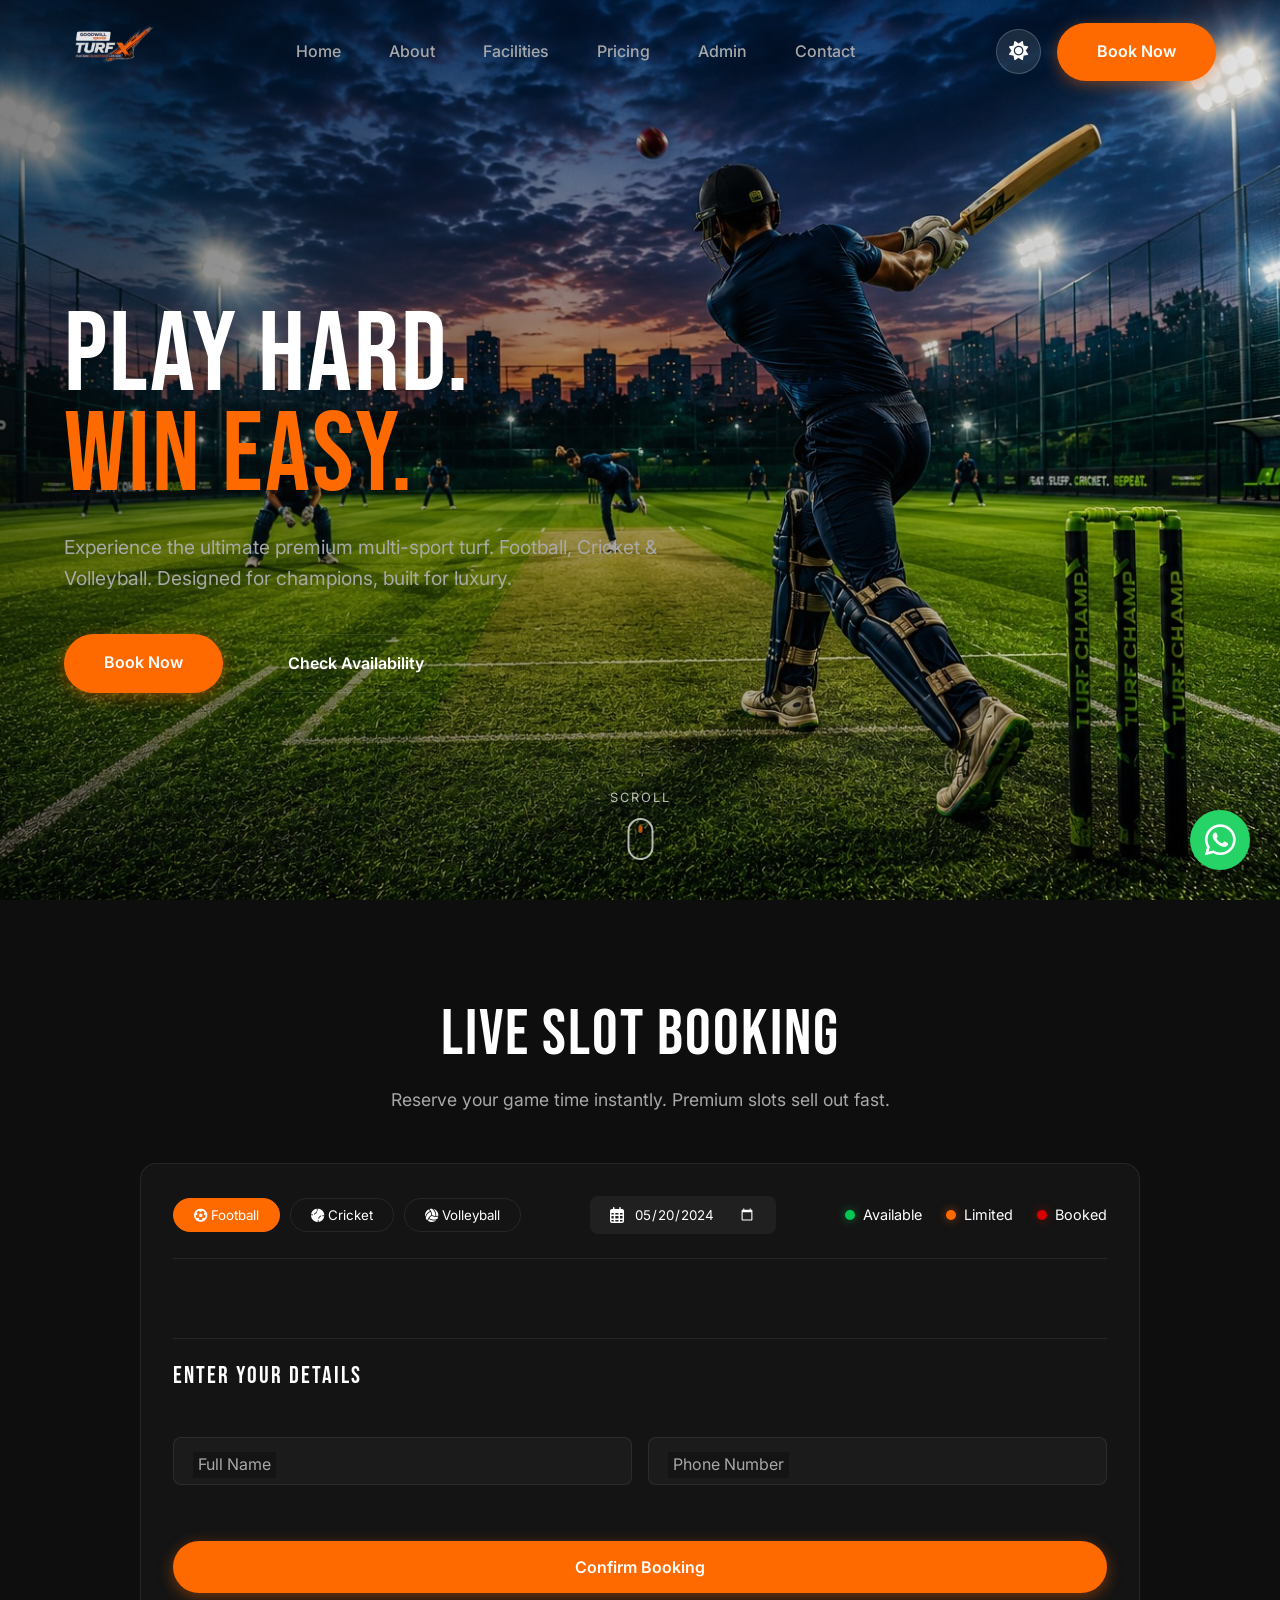
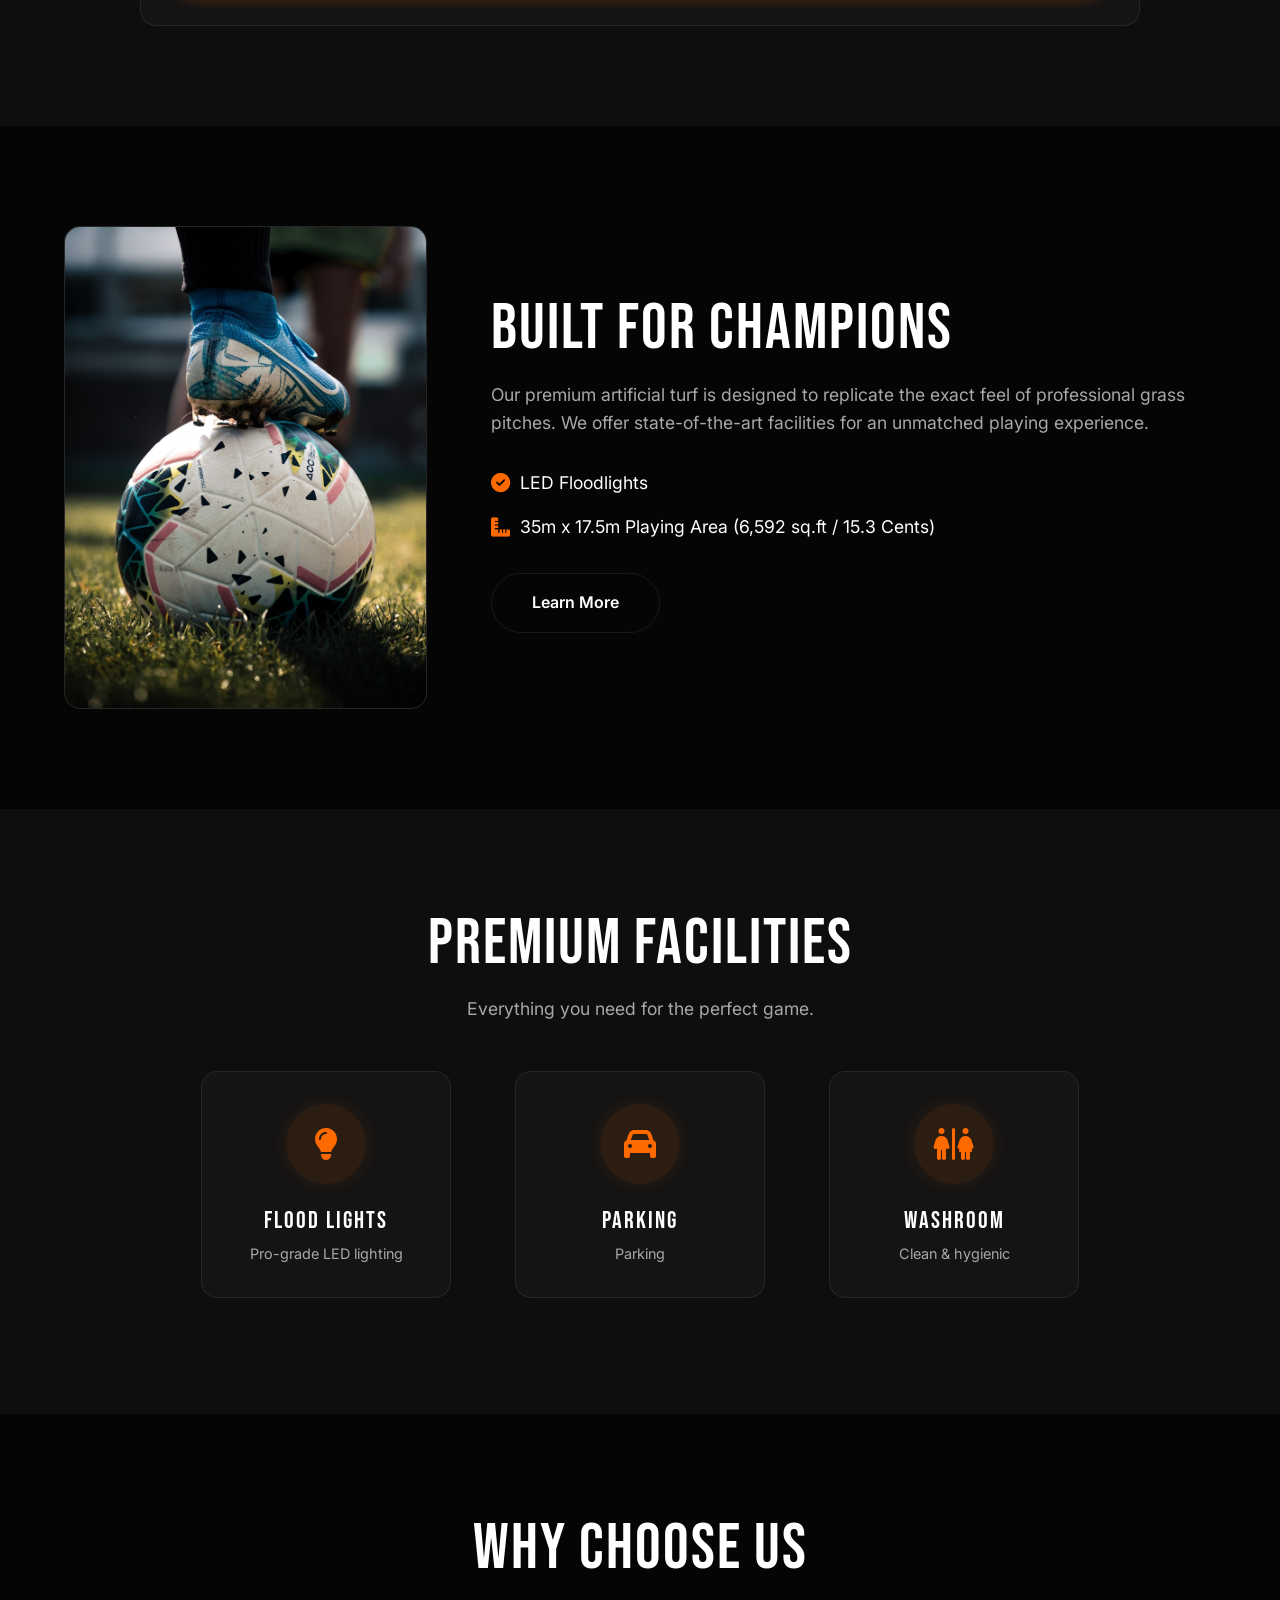
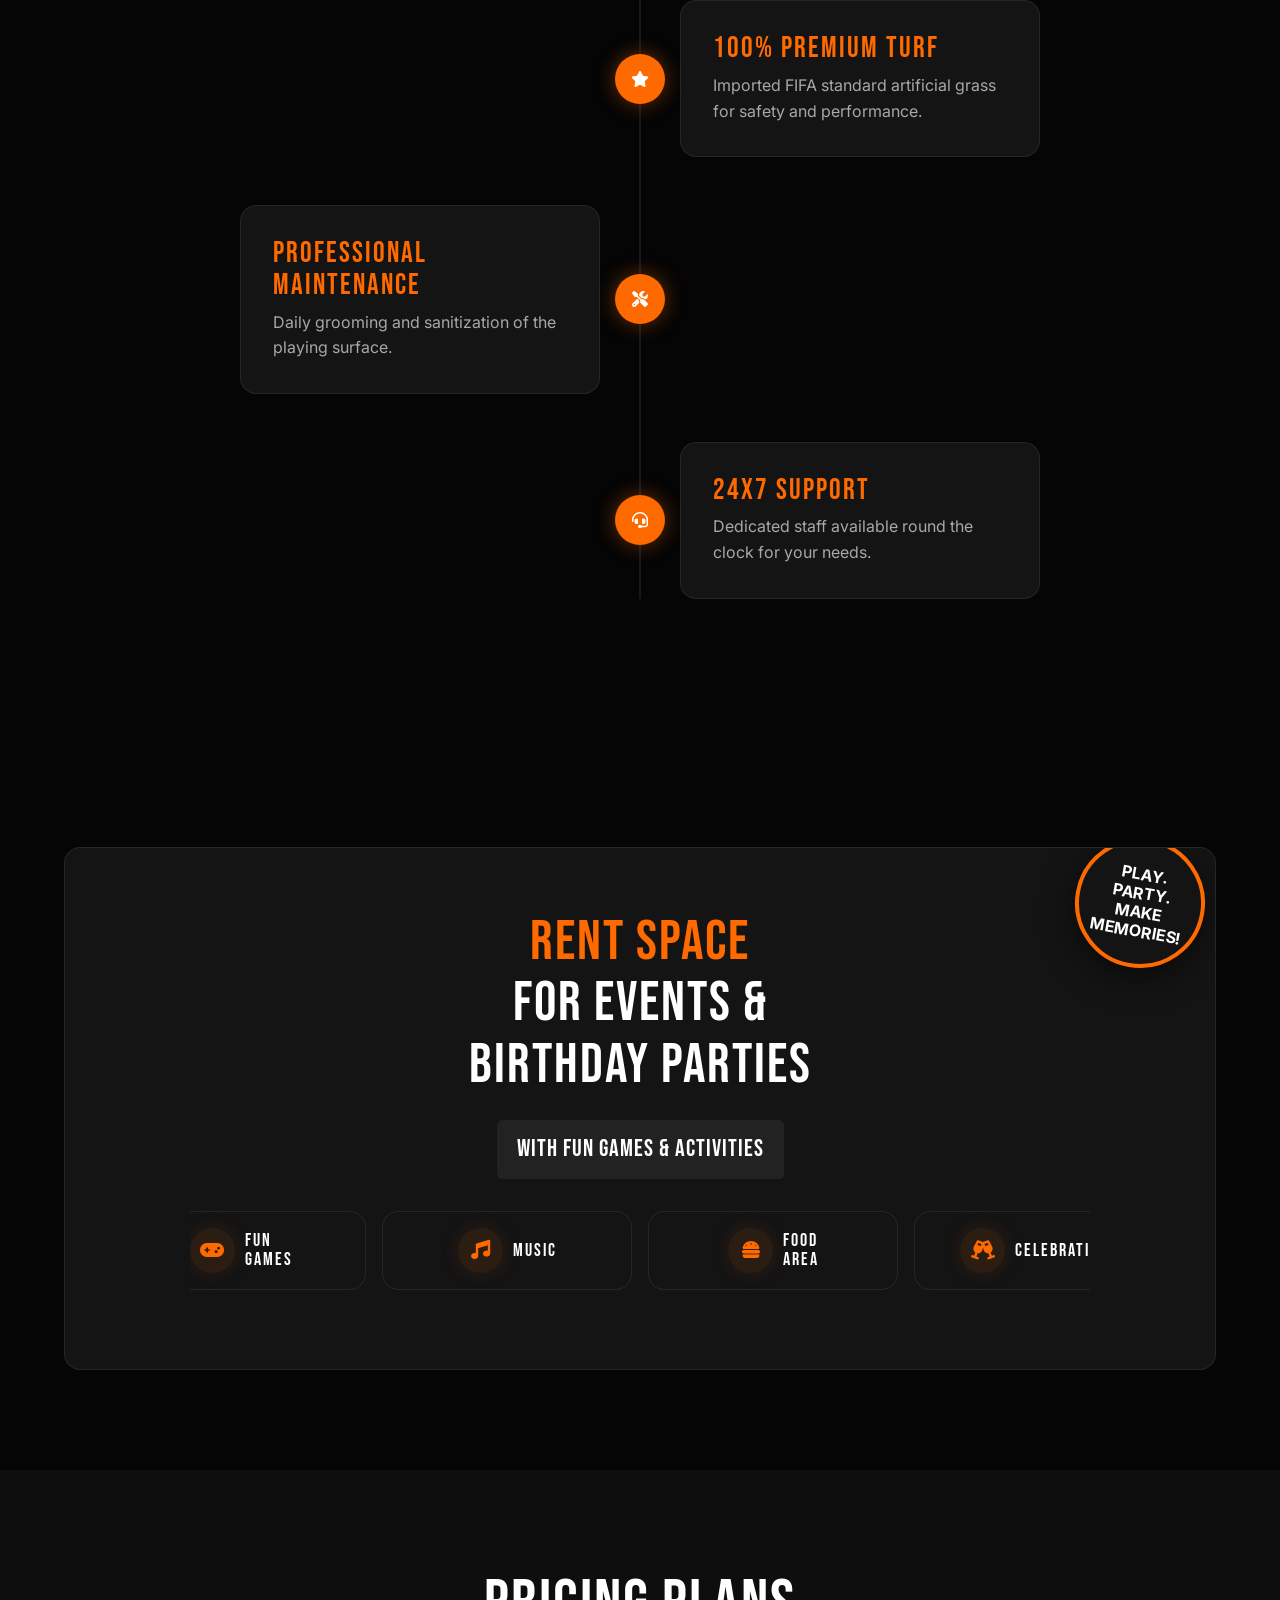
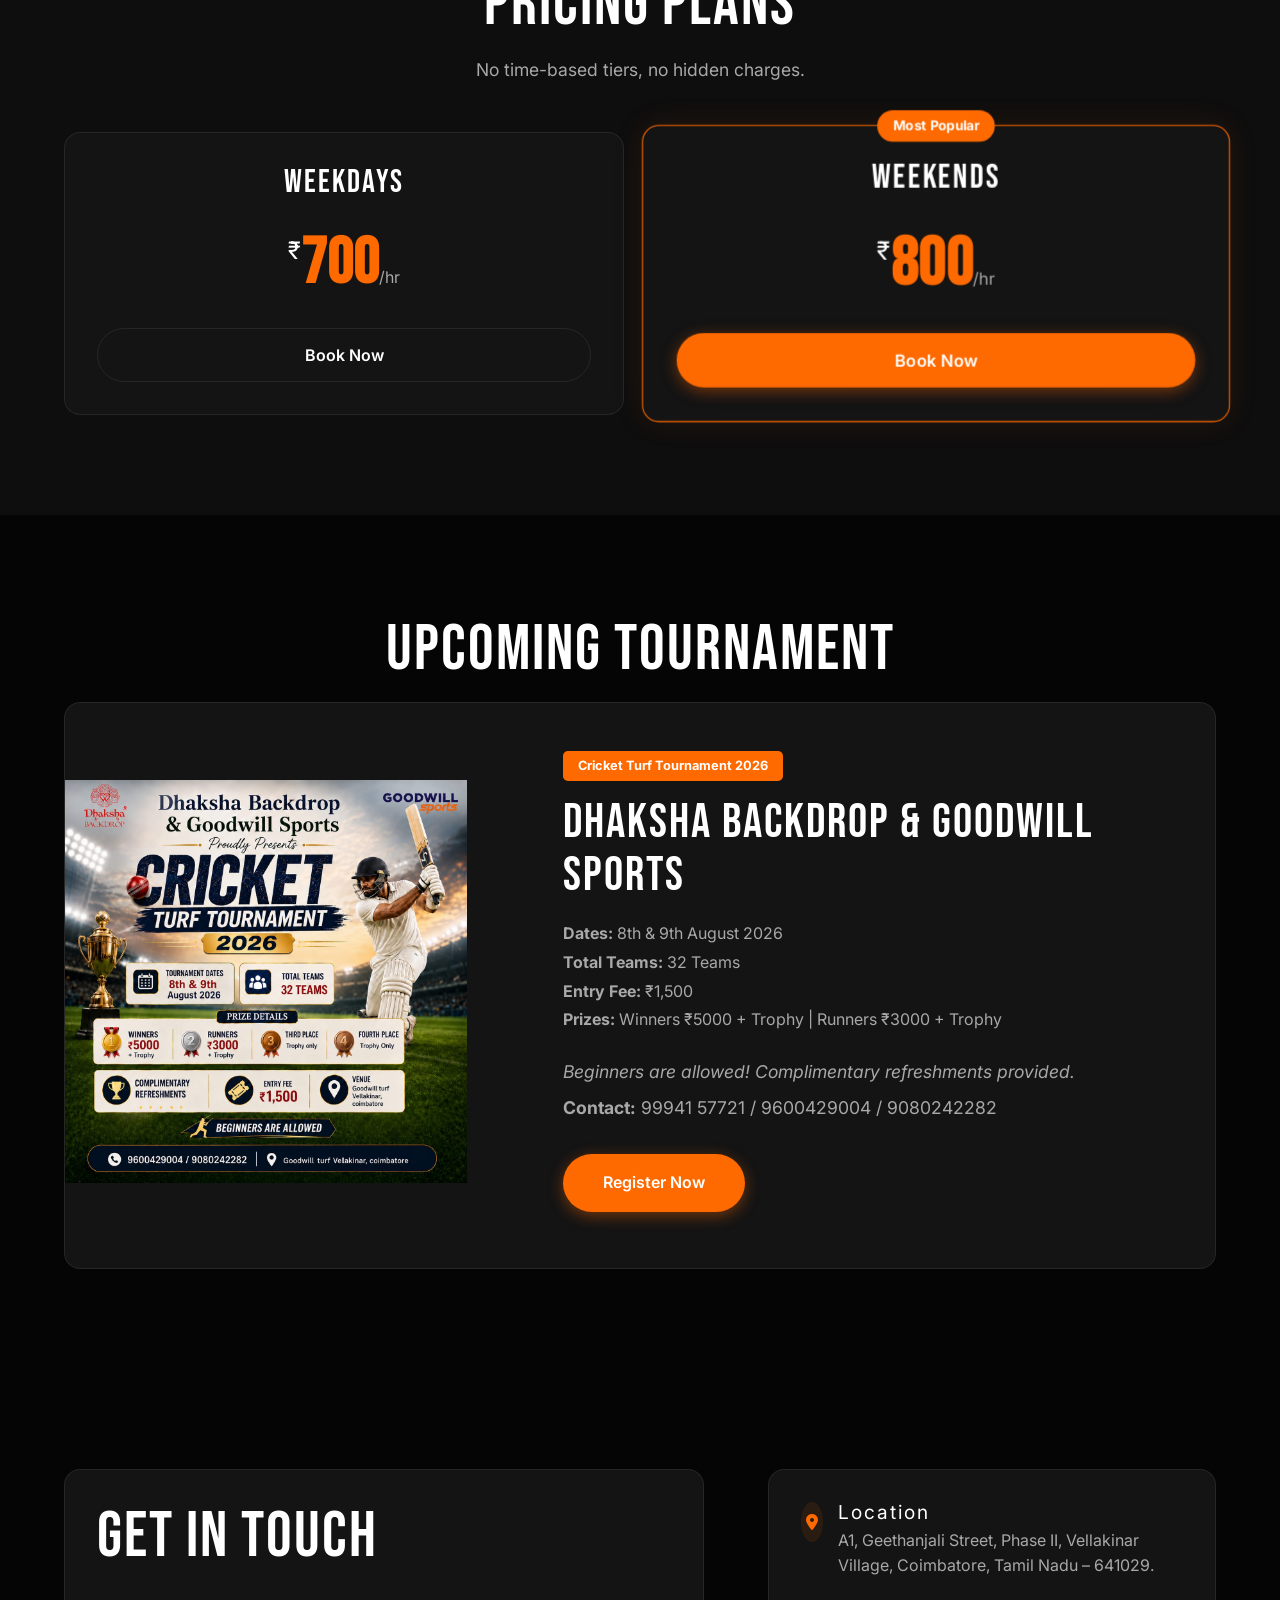
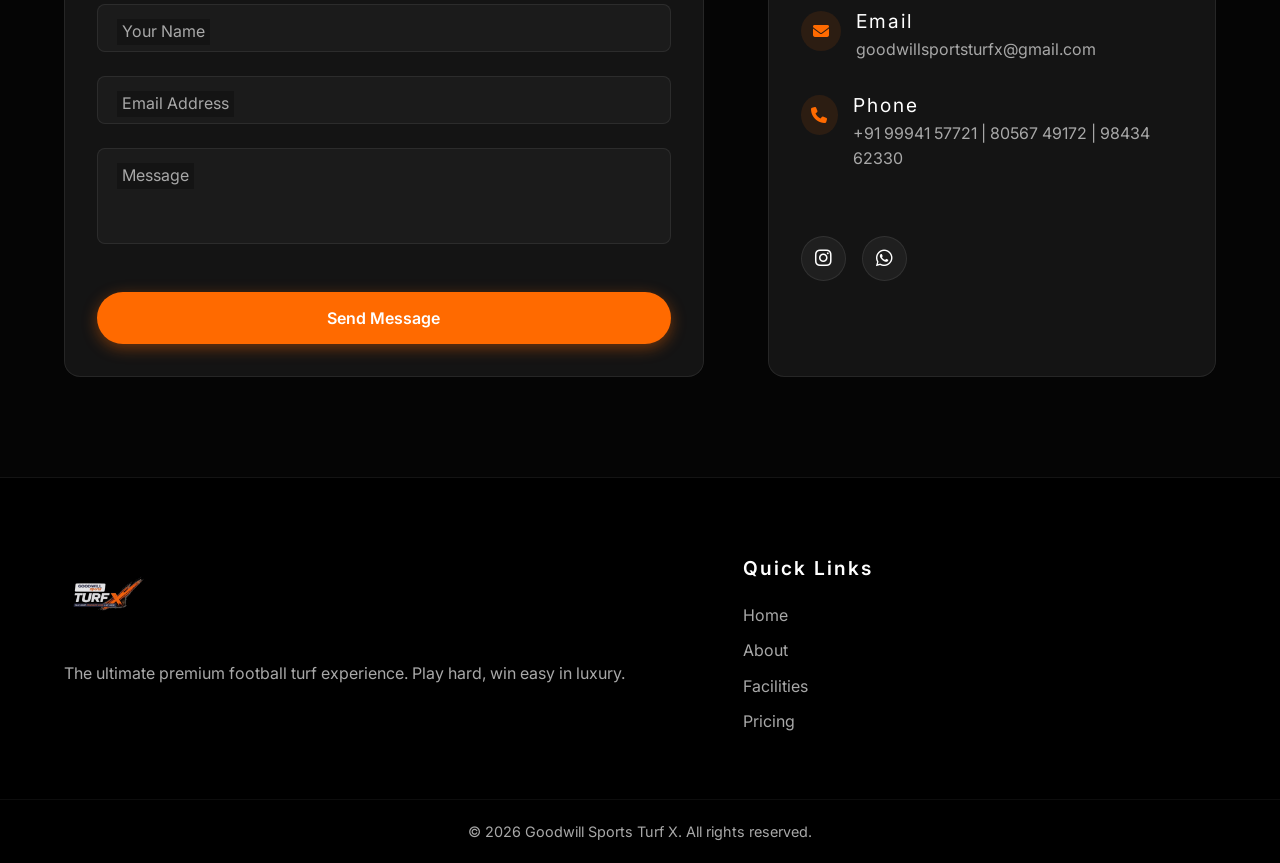
==== index.html @ faa71013 "Add all project files" ====
<!DOCTYPE html>
<html lang="en">

<head>
    <meta charset="UTF-8">
    <meta name="viewport" content="width=device-width, initial-scale=1.0">
    <title>TurfX | Premium Football Turf</title>

    <!-- Fonts -->
    <link rel="preconnect" href="https://fonts.googleapis.com">
    <link rel="preconnect" href="https://fonts.gstatic.com" crossorigin>
    <link href="https://fonts.googleapis.com/css2?family=Bebas+Neue&family=Inter:wght@300;400;600;700&display=swap"
        rel="stylesheet">

    <!-- PWA Settings -->
    <link rel="manifest" href="manifest.json">
    <meta name="theme-color" content="#FF6A00">
    <meta name="apple-mobile-web-app-capable" content="yes">
    <meta name="apple-mobile-web-app-status-bar-style" content="black-translucent">
    <link rel="apple-touch-icon" href="WhatsApp_Image_2026-07-18_at_2.03.01_PM-removebg-preview.png">

    <!-- CSS -->
    <link rel="stylesheet" href="style.css">


    <!-- FontAwesome for Icons -->
    <link rel="stylesheet" href="https://cdnjs.cloudflare.com/ajax/libs/font-awesome/6.4.0/css/all.min.css">
</head>

<body>



    <!-- Background Effects -->
    <div class="noise-overlay"></div>
    <div class="orange-glow-bg"></div>

    <!-- Header -->
    <header class="header" id="header">
        <div class="container header-container">
            <div class="logo">
                <a href="#"><img src="WhatsApp_Image_2026-07-18_at_2.03.01_PM-removebg-preview.png" alt="TURF X" style="height: 90px;"></a>
            </div>
            <nav class="nav">
                <ul class="nav-links">
                    <li><a href="#hero" class="nav-link">Home</a></li>
                    <li><a href="about.html" class="nav-link">About</a></li>
                    <li><a href="#facilities" class="nav-link">Facilities</a></li>
                    <li><a href="#pricing" class="nav-link">Pricing</a></li>
                    <li><a href="#" onclick="promptAdmin(event)" class="nav-link">Admin</a></li>
                    <li><a href="#contact" class="nav-link">Contact</a></li>
                </ul>
            </nav>
            <div class="header-action" style="display: flex; gap: 1rem; align-items: center;">
                <button id="theme-toggle" class="btn btn-secondary magnetic-btn"
                    style="padding: 0; width: 45px; height: 45px; border-radius: 50%; display: flex; align-items: center; justify-content: center; cursor: pointer;">
                    <i class="fas fa-sun"></i>
                </button>
                <a href="#booking" class="btn btn-primary magnetic-btn">Book Now</a>
            </div>
            <div class="mobile-menu-toggle">
                <i class="fas fa-bars"></i>
            </div>
        </div>
    </header>

    <main>
        <!-- Section 1: Hero -->
        <section class="hero" id="hero">
            <div class="hero-bg">
                <img src="image.png" alt="Football Turf at Night">
                <div class="hero-overlay"></div>
            </div>
            <div class="container hero-container">
                <div class="hero-content">
                    <h1 class="hero-title">
                        <span class="text-reveal">PLAY HARD.</span>
                        <span class="text-reveal highlight">WIN EASY.</span>
                    </h1>
                    <p class="hero-subtitle">Experience the ultimate premium multi-sport turf. Football, Cricket &
                        Volleyball. Designed for champions, built for luxury.</p>
                    <div class="hero-buttons">
                        <a href="#booking" class="btn btn-primary magnetic-btn">Book Now</a>
                        <a href="#live-booking" class="btn btn-secondary magnetic-btn">Check Availability</a>
                    </div>
                </div>
            </div>
            <div class="scroll-indicator">
                <span>Scroll</span>
                <div class="mouse">
                    <div class="wheel"></div>
                </div>
            </div>
        </section>

        <!-- Section 2: Live Slot Booking -->
        <section class="booking-section section-padding" id="live-booking">
            <div class="container">
                <div class="section-header text-center">
                    <h2 class="section-title">Live Slot Booking</h2>
                    <p class="section-subtitle">Reserve your game time instantly. Premium slots sell out fast.</p>
                </div>
                <div class="booking-widget glass-card">
                    <div class="booking-controls" style="flex-wrap: wrap; gap: 20px;">
                        <div class="sport-filters" style="display: flex; gap: 10px; flex-wrap: wrap;">
                            <button class="filter-btn active sport-btn" data-sport="football"><i
                                    class="fas fa-futbol"></i> Football</button>
                            <button class="filter-btn sport-btn" data-sport="cricket"><i
                                    class="fas fa-baseball-ball"></i> Cricket</button>
                            <button class="filter-btn sport-btn" data-sport="volleyball"><i
                                    class="fas fa-volleyball-ball"></i> Volleyball</button>
                        </div>
                        <div class="date-picker">
                            <i class="far fa-calendar-alt"></i>
                            <input type="date" id="booking-date" value="2024-05-20">
                        </div>
                        <div class="legend">
                            <span class="legend-item"><span class="dot dot-green"></span> Available</span>
                            <span class="legend-item"><span class="dot dot-orange"></span> Limited</span>
                            <span class="legend-item"><span class="dot dot-red"></span> Booked</span>
                        </div>
                    </div>
                    <div class="slots-grid" id="slots-grid">
                        <!-- Populated by JS -->
                    </div>
                    <form class="luxury-form mt-4" onsubmit="event.preventDefault(); var n = document.getElementById('b-name').value; var p = document.getElementById('b-phone').value; var d = document.getElementById('booking-date') ? document.getElementById('booking-date').value : ''; var text = 'Hi, I would like to book a slot on ' + d + '. Name: ' + n + ', Phone: ' + p; window.location.href = 'https://wa.me/919994157721?text=' + encodeURIComponent(text);"
                        style="text-align: left; padding-top: 1.5rem; border-top: 1px solid var(--border);">
                        <h3 style="margin-bottom: 1.5rem; font-size: 1.5rem;">Enter Your Details</h3>
                        <div style="display: flex; gap: 1rem; margin-bottom: 1rem;">
                            <div class="input-group" style="flex: 1;">
                                <input type="text" id="b-name" required>
                                <label for="b-name">Full Name</label>
                            </div>
                            <div class="input-group" style="flex: 1;">
                                <input type="tel" id="b-phone" required>
                                <label for="b-phone">Phone Number</label>
                            </div>
                        </div>
                        <div class="booking-action text-center mt-2">
                            <button type="submit" class="btn btn-primary magnetic-btn w-100">Confirm Booking</button>
                        </div>
                    </form>
                </div>
            </div>
        </section>

        <!-- Section 3: About the Turf -->
        <section class="about-section section-padding" id="about">
            <div class="container about-container">
                <div class="about-image-wrapper">
                    <div class="about-image glass-card">
                        <img src="images/gallery-1.jpg" alt="Turf Ground">
                    </div>

                </div>
                <div class="about-content">
                    <h2 class="section-title">Built for Champions</h2>
                    <p class="section-desc">Our premium artificial turf is designed to replicate the exact feel of
                        professional grass pitches. We offer state-of-the-art facilities for an unmatched playing
                        experience.</p>
                    <ul class="features-list">
                        <li><i class="fas fa-check-circle"></i> LED Floodlights</li>
                        <li><i class="fas fa-ruler-combined"></i> 35m x 17.5m Playing Area (6,592 sq.ft / 15.3 Cents)</li>
                    </ul>
                    <a href="about.html" class="btn btn-secondary magnetic-btn mt-4">Learn More</a>
                </div>
            </div>
        </section>

        <!-- Section 4: Facilities -->
        <section class="facilities-section section-padding" id="facilities">
            <div class="container">
                <div class="section-header text-center">
                    <h2 class="section-title">Premium Facilities</h2>
                    <p class="section-subtitle">Everything you need for the perfect game.</p>
                </div>
                <div class="facilities-grid">
                    <div class="facility-card glass-card">
                        <div class="icon-wrapper"><i class="fas fa-lightbulb"></i></div>
                        <h3>Flood Lights</h3>
                        <p>Pro-grade LED lighting</p>
                    </div>
                    <div class="facility-card glass-card">
                        <div class="icon-wrapper"><i class="fas fa-car"></i></div>
                        <h3>Parking</h3>
                        <p>Parking</p>
                    </div>
                    <div class="facility-card glass-card">
                        <div class="icon-wrapper"><i class="fas fa-restroom"></i></div>
                        <h3>Washroom</h3>
                        <p>Clean & hygienic</p>
                    </div>
                </div>
            </div>
        </section>

        <!-- Section 5: Why Choose Us -->
        <section class="why-us-section section-padding">
            <div class="container">
                <div class="section-header text-center">
                    <h2 class="section-title">Why Choose Us</h2>
                </div>
                <div class="timeline">
                    <div class="timeline-line"></div>
                    <div class="timeline-item">
                        <div class="timeline-icon"><i class="fas fa-star"></i></div>
                        <div class="timeline-content glass-card">
                            <h3>100% Premium Turf</h3>
                            <p>Imported FIFA standard artificial grass for safety and performance.</p>
                        </div>
                    </div>
                    <div class="timeline-item">
                        <div class="timeline-icon"><i class="fas fa-tools"></i></div>
                        <div class="timeline-content glass-card">
                            <h3>Professional Maintenance</h3>
                            <p>Daily grooming and sanitization of the playing surface.</p>
                        </div>
                    </div>
                    <div class="timeline-item">
                        <div class="timeline-icon"><i class="fas fa-headset"></i></div>
                        <div class="timeline-content glass-card">
                            <h3>24x7 Support</h3>
                            <p>Dedicated staff available round the clock for your needs.</p>
                        </div>
                    </div>
                </div>
            </div>
        </section>

        <!-- Section: Events & Parties -->
        <style>
            .events-badge {
                position: absolute; 
                top: -10px; 
                right: 10px; 
                background: var(--bg-dark); 
                color: white; 
                width: 130px; 
                height: 130px; 
                border-radius: 50%; 
                display: flex; 
                align-items: center; 
                justify-content: center; 
                font-family: 'Inter', sans-serif; 
                font-weight: 700; 
                font-size: 1rem; 
                transform: rotate(10deg); 
                box-shadow: 0 10px 30px rgba(0,0,0,0.5); 
                border: 4px solid var(--primary); 
                z-index: 2; 
                flex-direction: column; 
                line-height: 1.2;
            }
            @media (max-width: 768px) {
                .events-badge {
                    position: relative;
                    top: 0;
                    right: 0;
                    margin-bottom: 20px;
                    width: 100px;
                    height: 100px;
                    font-size: 0.8rem;
                    transform: rotate(0deg);
                }
                .events-banner {
                    padding: 2rem 1rem !important;
                }
                .events-facilities-grid {
                    grid-template-columns: repeat(2, 1fr) !important;
                }
                .events-facility-card h3 {
                    font-size: 0.9rem !important;
                }
                .events-facility-card .icon-wrapper {
                    width: 35px !important;
                    height: 35px !important;
                    font-size: 1rem !important;
                }
            }
        </style>
        <section class="events-section section-padding" id="events">
            <div class="container">
                <div class="events-banner glass-card" style="display: flex; flex-direction: column; align-items: center; text-align: center; position: relative; overflow: hidden; padding: 4rem 2rem;">
                    <!-- Badge/Circle -->
                    <div class="events-badge">
                        <span>PLAY.</span>
                        <span>PARTY.</span>
                        <span>MAKE</span>
                        <span>MEMORIES!</span>
                    </div>

                    <h2 class="section-title" style="font-size: clamp(1.8rem, 5vw, 3.5rem); margin-bottom: 0.5rem; text-transform: uppercase;">
                        <span style="color: var(--primary);">RENT SPACE</span><br>
                        FOR EVENTS &<br>BIRTHDAY PARTIES
                    </h2>
                    
                    <div style="background: #222; padding: 10px 20px; border-radius: 5px; position: relative; margin-top: 1rem; margin-bottom: 2rem; max-width: 100%;">
                        <div style="position: absolute; top: 50%; left: -15px; transform: translateY(-50%); width: 0; height: 0; border-top: 15px solid transparent; border-bottom: 15px solid transparent; border-right: 15px solid #222; display: none;"></div>
                        <div style="position: absolute; top: 50%; right: -15px; transform: translateY(-50%); width: 0; height: 0; border-top: 15px solid transparent; border-bottom: 15px solid transparent; border-left: 15px solid #222; display: none;"></div>
                        <p class="section-subtitle" style="font-size: clamp(0.9rem, 3vw, 1.5rem); letter-spacing: 1px; color: white; text-transform: uppercase; margin: 0; font-family: 'Bebas Neue', sans-serif;">WITH FUN GAMES & ACTIVITIES</p>
                    </div>

                    <div class="facilities-grid events-facilities-grid" style="grid-template-columns: repeat(auto-fit, minmax(140px, 1fr)); width: 100%; max-width: 900px; gap: 1rem;">
                        <div class="facility-card events-facility-card glass-card" style="padding: 1rem; display: flex; flex-direction: row; align-items: center; gap: 10px; justify-content: center;">
                            <div class="icon-wrapper" style="width: 45px; height: 45px; font-size: 1.2rem; margin: 0; flex-shrink: 0;"><i class="fas fa-gamepad"></i></div>
                            <h3 style="font-size: 1.1rem; margin: 0; text-align: left;">FUN<br>GAMES</h3>
                        </div>
                        <div class="facility-card events-facility-card glass-card" style="padding: 1rem; display: flex; flex-direction: row; align-items: center; gap: 10px; justify-content: center;">
                            <div class="icon-wrapper" style="width: 45px; height: 45px; font-size: 1.2rem; margin: 0; flex-shrink: 0;"><i class="fas fa-music"></i></div>
                            <h3 style="font-size: 1.1rem; margin: 0; text-align: left;">MUSIC</h3>
                        </div>
                        <div class="facility-card events-facility-card glass-card" style="padding: 1rem; display: flex; flex-direction: row; align-items: center; gap: 10px; justify-content: center;">
                            <div class="icon-wrapper" style="width: 45px; height: 45px; font-size: 1.2rem; margin: 0; flex-shrink: 0;"><i class="fas fa-hamburger"></i></div>
                            <h3 style="font-size: 1.1rem; margin: 0; text-align: left;">FOOD<br>AREA</h3>
                        </div>
                        <div class="facility-card events-facility-card glass-card" style="padding: 1rem; display: flex; flex-direction: row; align-items: center; gap: 10px; justify-content: center;">
                            <div class="icon-wrapper" style="width: 45px; height: 45px; font-size: 1.2rem; margin: 0; flex-shrink: 0;"><i class="fas fa-glass-cheers"></i></div>
                            <h3 style="font-size: 1.1rem; margin: 0; text-align: left;">CELEBRATIONS</h3>
                        </div>
                    </div>
                </div>
            </div>
        </section>

        <!-- Section 6: Pricing -->
        <section class="pricing-section section-padding" id="pricing">
            <div class="container">
                <div class="section-header text-center">
                    <h2 class="section-title">Pricing Plans</h2>
                    <p class="section-subtitle">No	time-based	tiers,	no	hidden	charges.</p>
                </div>
                <div class="pricing-grid">
                    <div class="pricing-card glass-card">
                        <div class="pricing-header">
                            <h3>Weekdays</h3>
                        
                        </div>
                        <div class="pricing-price">
                            <span class="currency">₹</span><span class="amount" id="price-weekday">700</span><span class="period">/hr</span>
                        </div>
                        <button class="btn btn-secondary magnetic-btn w-100">Book Now</button>
                    </div>
                    <div class="pricing-card glass-card popular">
                        <div class="popular-badge">Most Popular</div>
                        <div class="pricing-header">
                            <h3>Weekends</h3>
                           
                        </div>
                        <div class="pricing-price">
                            <span class="currency">₹</span><span class="amount" id="price-weekend">800</span><span class="period">/hr</span>
                        </div>
                        <button class="btn btn-primary magnetic-btn w-100">Book Now</button>
                    </div>
                </div>
            </div>
        </section>


        <!-- Section 9: Upcoming Tournament -->
        <section class="tournaments-section section-padding">
            <div class="container">
                <div class="section-header text-center">
                    <h2 class="section-title">Upcoming Tournament</h2>
                </div>
                <div class="tournament-card glass-card">
                    <div class="tourney-image">
                        <img src="images/image.png" alt="Tournament Trophy">
                    </div>
                    <div class="tourney-content">
                        <div class="tourney-badge">Cricket Turf Tournament 2026</div>
                        <h3>Dhaksha Backdrop & Goodwill Sports</h3>
                        <ul style="list-style: none; padding: 0; margin-bottom: 1.5rem; line-height: 1.8; color: var(--gray);">
                            <li><strong>Dates:</strong> 8th & 9th August 2026</li>
                            <li><strong>Total Teams:</strong> 32 Teams</li>
                            <li><strong>Entry Fee:</strong> ₹1,500</li>
                            <li><strong>Prizes:</strong> Winners ₹5000 + Trophy | Runners ₹3000 + Trophy</li>
                        </ul>
                        <p style="margin-bottom: 0.5rem;"><em>Beginners are allowed! Complimentary refreshments provided.</em></p>
                        <p><strong>Contact:</strong> 99941 57721 / 9600429004 / 9080242282</p>
                        <a href="https://wa.me/919994157721?text=Hi,%20I%20would%20like%20to%20register%20my%20team%20for%20the%20Cricket%20Turf%20Tournament%202026." class="btn btn-primary magnetic-btn mt-3" target="_blank">Register Now</a>
                    </div>
                </div>
            </div>
        </section>


        <!-- Section 13: Contact -->
        <section class="contact-section section-padding" id="contact">
            <div class="container contact-container">
                <div class="contact-form-wrapper glass-card">
                    <h2 class="section-title" style="text-align: left; margin-bottom: 2rem;">Get in Touch</h2>
                    <form class="luxury-form" onsubmit="event.preventDefault(); window.location.href = 'mailto:goodwillsportsturfx@gmail.com?subject=Enquiry from ' + document.getElementById('name').value + '&body=' + encodeURIComponent(document.getElementById('message').value + '\n\nFrom: ' + document.getElementById('email').value);">
                        <div class="input-group">
                            <input type="text" id="name" required>
                            <label for="name">Your Name</label>
                        </div>
                        <div class="input-group">
                            <input type="email" id="email" required>
                            <label for="email">Email Address</label>
                        </div>
                        <div class="input-group">
                            <textarea id="message" rows="4" required></textarea>
                            <label for="message">Message</label>
                        </div>
                        <button type="submit" class="btn btn-primary magnetic-btn mt-2 w-100">Send Message</button>
                    </form>
                </div>
                <div class="contact-info glass-card">
                    <div class="info-item">
                        <i class="fas fa-map-marker-alt"></i>
                        <div>
                            <h4>Location</h4>
                            <p>A1, Geethanjali Street, Phase II, Vellakinar Village, Coimbatore, Tamil Nadu – 641029.</p>
                        </div>
                    </div>
                    <div class="info-item">
                        <i class="fas fa-envelope"></i>
                        <div>
                            <h4>Email</h4>
                            <p><a href="mailto:goodwillsportsturfx@gmail.com" style="color: inherit; text-decoration: none;">goodwillsportsturfx@gmail.com</a></p>
                        </div>
                    </div>
                    <div class="info-item">
                        <i class="fas fa-phone"></i>
                        <div>
                            <h4>Phone</h4>
                            <p>+91 99941 57721 | 80567 49172 | 98434 62330</p>
                        </div>
                    </div>
                    <div class="social-links mt-4">
                        <a href="https://www.instagram.com/goodwillsportsturfx?igsh=cmp2dzNpeHNta3g0" target="_blank" class="magnetic-btn"><i class="fab fa-instagram"></i></a>
                        <a href="https://wa.me/919994157721" target="_blank" class="magnetic-btn whatsapp"><i
                                class="fab fa-whatsapp"></i></a>
                    </div>
                </div>
            </div>
        </section>
    </main>

    <!-- Section 14: Footer -->
    <footer class="footer">
        <div class="container footer-container">
            <div class="footer-col">
                <div class="logo">
                    <a href="#"><img src="WhatsApp_Image_2026-07-18_at_2.03.01_PM-removebg-preview.png" alt="TURF X" style="height: 80px;"></a>
                </div>
                <p class="mt-2 text-gray">The ultimate premium football turf experience. Play hard, win easy in luxury.
                </p>
            </div>
            <div class="footer-col">
                <h4>Quick Links</h4>
                <ul class="footer-links">
                    <li><a href="#hero">Home</a></li>
                    <li><a href="#about">About</a></li>
                    <li><a href="#facilities">Facilities</a></li>
                    <li><a href="#pricing">Pricing</a></li>
                </ul>
            </div>


        </div>
        <div class="footer-bottom text-center">
            <p>&copy; 2026 Goodwill Sports Turf X. All rights reserved.</p>
        </div>
    </footer>

    <!-- Floating WhatsApp Button -->
    <a href="https://wa.me/919994157721" target="_blank" class="floating-whatsapp" aria-label="Chat on WhatsApp">
        <i class="fab fa-whatsapp"></i>
    </a>


    <!-- Image Modal -->
    <div class="image-modal" id="imageModal">
        <span class="modal-close" id="modalClose">&times;</span>
        <img src="" alt="Popup Image" id="modalImage">
    </div>

    <!-- Booking Modal -->
    <div class="booking-modal" id="bookingModal">
        <div class="booking-modal-content glass-card">
            <span class="modal-close" id="bookingModalClose"
                style="top: 15px; right: 20px; font-size: 2rem;">&times;</span>
            <h2 class="section-title" style="font-size: 2.5rem; margin-bottom: 1.5rem; text-align: center;">Book Your
                Slot</h2>
            <form class="luxury-form" onsubmit="event.preventDefault(); var n = document.getElementById('modal-name').value; var p = document.getElementById('modal-phone').value; var d = document.getElementById('modal-date').value; var text = 'Hi, I would like to book a slot on ' + d + '. Name: ' + n + ', Phone: ' + p; window.location.href = 'https://wa.me/919994157721?text=' + encodeURIComponent(text);">
                <div class="input-group" style="margin-bottom: 1.5rem;">
                    <input type="text" id="modal-name" required>
                    <label for="modal-name">Full Name</label>
                </div>
                <div class="input-group" style="margin-bottom: 1.5rem;">
                    <input type="tel" id="modal-phone" required>
                    <label for="modal-phone">Phone Number</label>
                </div>
                <div class="input-group" style="margin-bottom: 1.5rem;">
                    <input type="date" id="modal-date" required>
                    <label for="modal-date" style="top: -10px; font-size: 0.8rem; color: var(--primary);">Select
                        Date</label>
                </div>
                <button type="submit" class="btn btn-primary magnetic-btn w-100" style="padding: 1.2rem;">Confirm
                    Booking</button>
            </form>
        </div>
    </div>

    <!-- Mobile Bottom Navigation (App-like) -->
    <div class="mobile-bottom-nav">
        <a href="#hero" class="bottom-nav-item active">
            <i class="fas fa-home"></i>
            <span>Home</span>
        </a>
        <a href="#facilities" class="bottom-nav-item">
            <i class="fas fa-dumbbell"></i>
            <span>Facilities</span>
        </a>
        <a href="#booking" class="bottom-nav-item center-nav-item">
            <div class="center-btn">
                <i class="fas fa-calendar-check"></i>
            </div>
            <span>Book</span>
        </a>
        <a href="#pricing" class="bottom-nav-item">
            <i class="fas fa-tag"></i>
            <span>Pricing</span>
        </a>
        <a href="#contact" class="bottom-nav-item">
            <i class="fas fa-phone-alt"></i>
            <span>Contact</span>
        </a>
    </div>

    <!-- Scripts -->
    <script src="https://cdnjs.cloudflare.com/ajax/libs/gsap/3.12.2/gsap.min.js"></script>
    <script src="https://cdnjs.cloudflare.com/ajax/libs/gsap/3.12.2/ScrollTrigger.min.js"></script>
    <script src="https://cdn.jsdelivr.net/gh/studio-freight/lenis@1.0.27/bundled/lenis.min.js"></script>
    <script src="script.js"></script>
</body>

</html>
---- style.css ----
/* ==================================================
   CSS VARIABLES & ROOT SETUP
================================================== */
:root {
    --bg-main: #050505;
    --bg-secondary: #0E0E0E;
    --card-bg: #141414;
    --primary: #FF6A00;
    --primary-hover: #FF8A00;
    --white: #FFFFFF;
    --gray: #A8A8A8;
    --border: rgba(255, 255, 255, 0.08);

    --font-heading: 'Bebas Neue', sans-serif;
    --font-body: 'Inter', sans-serif;

    --transition: all 0.4s cubic-bezier(0.25, 1, 0.5, 1);

    color-scheme: dark;
}

/* ==================================================
   RESET & GLOBAL
================================================== */
* {
    margin: 0;
    padding: 0;
    box-sizing: border-box;
}

@media (max-width: 768px) {
    * {
        cursor: auto !important;
    }
}

html {
    scroll-behavior: initial;
    /* Handled by Lenis */
    overflow-x: hidden;
    width: 100%;
}

body {
    background-color: var(--bg-main);
    color: var(--white);
    font-family: var(--font-body);
    overflow-x: hidden;
    width: 100%;
    line-height: 1.6;
    -webkit-font-smoothing: antialiased;
}

h1,
h2,
h3,
h4,
h5,
h6 {
    font-family: var(--font-heading);
    letter-spacing: 2px;
    line-height: 1.1;
    font-weight: normal;
}

a {
    text-decoration: none;
    color: inherit;
}

ul {
    list-style: none;
}

.container {
    max-width: 1400px;
    margin: 0 auto;
    padding: 0 5%;
}

.section-padding {
    padding: 100px 0;
}

.text-center {
    text-align: center;
}

.mt-2 {
    margin-top: 1rem;
}

.mt-4 {
    margin-top: 2rem;
}

.w-100 {
    width: 100%;
}

.text-gray {
    color: var(--gray);
}



/* ==================================================
   EFFECTS & UTILITIES
================================================== */
.noise-overlay {
    position: fixed;
    top: 0;
    left: 0;
    width: 100%;
    height: 100%;
    background: url('https://www.transparenttextures.com/patterns/stardust.png');
    opacity: 0.05;
    pointer-events: none;
    z-index: 9998;
}

.orange-glow-bg {
    position: fixed;
    top: -20%;
    left: -10%;
    width: 50vw;
    height: 50vw;
    background: radial-gradient(circle, rgba(255, 106, 0, 0.05) 0%, transparent 70%);
    pointer-events: none;
    z-index: -1;
    filter: blur(100px);
}

.glass-card {
    background: var(--card-bg);
    border: 1px solid var(--border);
    border-radius: 16px;
    padding: 2rem;
    backdrop-filter: blur(10px);
    transition: var(--transition);
}

.glass-card:hover {
    border-color: rgba(255, 106, 0, 0.3);
    box-shadow: 0 10px 30px rgba(0, 0, 0, 0.5), 0 0 20px rgba(255, 106, 0, 0.1);
    transform: translateY(-5px);
}

.section-title {
    font-size: 4rem;
    margin-bottom: 1rem;
    color: var(--white);
}

.section-subtitle {
    color: var(--gray);
    font-size: 1.1rem;
    max-width: 600px;
    margin: 0 auto 3rem;
}

/* BUTTONS */
.btn {
    display: inline-block;
    padding: 1rem 2.5rem;
    font-family: var(--font-body);
    font-weight: 600;
    font-size: 1rem;
    border-radius: 30px;
    border: none;
    outline: none;
    transition: var(--transition);
    position: relative;
    overflow: hidden;
    z-index: 1;
}

.btn-primary {
    background: var(--primary);
    color: var(--white);
    box-shadow: 0 4px 15px rgba(255, 106, 0, 0.4);
}

.btn-primary:hover {
    background: var(--primary-hover);
    box-shadow: 0 6px 20px rgba(255, 106, 0, 0.6);
}

.btn-secondary {
    background: transparent;
    color: var(--white);
    border: 1px solid var(--border);
}

.btn-secondary:hover {
    border-color: var(--primary);
    background: rgba(255, 106, 0, 0.1);
}

/* ==================================================
   HEADER
================================================== */
.header {
    position: fixed;
    top: 0;
    left: 0;
    width: 100%;
    padding: 0.2rem 0;
    z-index: 1000;
    transition: var(--transition);
}

.header.scrolled {
    background: rgba(5, 5, 5, 0.8);
    backdrop-filter: blur(15px);
    border-bottom: 1px solid var(--border);
    padding: 0.5rem 0;
}

.header-container {
    display: flex;
    justify-content: space-between;
    align-items: center;
}

.logo a {
    font-family: var(--font-heading);
    font-size: 2.5rem;
    color: var(--white);
    display: inline-block;
}

.logo span {
    color: var(--primary);
}

@keyframes logoPulseGlow {
    0% { 
        transform: scale(1); 
        filter: drop-shadow(0 0 5px rgba(255, 106, 0, 0.4)); 
    }
    50% { 
        transform: scale(1.05); 
        filter: drop-shadow(0 0 15px rgba(255, 106, 0, 0.9)); 
    }
    100% { 
        transform: scale(1); 
        filter: drop-shadow(0 0 5px rgba(255, 106, 0, 0.4)); 
    }
}

.logo img, .logo a {
    animation: logoPulseGlow 3s infinite ease-in-out;
}

.logo img {
    display: block;
}

.nav-links {
    display: flex;
    gap: 3rem;
}

.nav-link {
    font-size: 1rem;
    font-weight: 500;
    color: var(--gray);
    position: relative;
    transition: color 0.3s ease;
}

.nav-link:hover {
    color: var(--white);
}

.nav-link::after {
    content: '';
    position: absolute;
    bottom: -5px;
    left: 0;
    width: 0%;
    height: 2px;
    background: var(--primary);
    transition: width 0.3s ease;
}

.nav-link:hover::after {
    width: 100%;
}

.mobile-menu-toggle {
    display: none;
    font-size: 1.5rem;
}

/* ==================================================
   SECTION 1: HERO
================================================== */
.hero {
    position: relative;
    height: 100vh;
    display: flex;
    align-items: center;
    overflow: hidden;
    padding-top: 100px;
}

.hero-bg {
    position: absolute;
    top: 0;
    left: 0;
    width: 100%;
    height: 100%;
    z-index: -1;
}

.hero-bg img {
    width: 100%;
    height: 100%;
    object-fit: cover;
    transform: scale(1.1);
}

.hero-overlay {
    position: absolute;
    top: 0;
    left: 0;
    width: 100%;
    height: 100%;
    background: linear-gradient(to right, rgba(5, 5, 5, 0.5) 0%, rgba(5, 5, 5, 0.1) 100%);
}

.hero-container {
    display: flex;
    align-items: center;
    width: 100%;
}

.hero-content {
    flex: 1;
    max-width: 650px;
}

.hero-title {
    font-size: 7rem;
    line-height: 0.9;
    margin-bottom: 1.5rem;
}

.hero-title .highlight {
    color: var(--primary);
}

.text-reveal {
    display: block;
    clip-path: polygon(0 0, 100% 0, 100% 100%, 0% 100%);
}

.hero-subtitle {
    font-size: 1.2rem;
    color: var(--gray);
    margin-bottom: 2.5rem;
}

.hero-buttons {
    display: flex;
    gap: 1.5rem;
}

.hero-visual {
    flex: 1;
    display: flex;
    justify-content: center;
    align-items: center;
}

.football-3d-wrapper {
    position: relative;
    width: 400px;
    height: 400px;
    perspective: 1000px;
}

.football-img {
    width: 100%;
    height: 100%;
    object-fit: contain;
    filter: drop-shadow(0 20px 30px rgba(0, 0, 0, 0.8));
}

.scroll-indicator {
    position: absolute;
    bottom: 40px;
    left: 50%;
    transform: translateX(-50%);
    display: flex;
    flex-direction: column;
    align-items: center;
    gap: 10px;
    opacity: 0.7;
}

.scroll-indicator span {
    font-size: 0.8rem;
    text-transform: uppercase;
    letter-spacing: 2px;
}

.mouse {
    width: 26px;
    height: 42px;
    border: 2px solid var(--white);
    border-radius: 15px;
    display: flex;
    justify-content: center;
}

.wheel {
    width: 4px;
    height: 8px;
    background: var(--primary);
    border-radius: 2px;
    margin-top: 5px;
    animation: scroll 1.5s infinite;
}

@keyframes scroll {
    0% {
        transform: translateY(0);
        opacity: 1;
    }

    100% {
        transform: translateY(15px);
        opacity: 0;
    }
}

/* ==================================================
   SECTION 2: LIVE BOOKING
================================================== */
.booking-section {
    background: var(--bg-secondary);
}

.booking-widget {
    max-width: 1000px;
    margin: 0 auto;
}

.booking-controls {
    display: flex;
    justify-content: space-between;
    align-items: center;
    margin-bottom: 2rem;
    border-bottom: 1px solid var(--border);
    padding-bottom: 1.5rem;
}

.date-picker {
    display: flex;
    align-items: center;
    gap: 10px;
    background: rgba(255, 255, 255, 0.05);
    padding: 10px 20px;
    border-radius: 8px;
}

.date-picker input {
    background: transparent;
    border: none;
    color: var(--white);
    font-family: var(--font-body);
    outline: none;
}

.legend {
    display: flex;
    gap: 1.5rem;
}

.legend-item {
    display: flex;
    align-items: center;
    gap: 8px;
    font-size: 0.9rem;
}

.dot {
    width: 10px;
    height: 10px;
    border-radius: 50%;
}

.dot-green {
    background: #00C853;
    box-shadow: 0 0 10px rgba(0, 200, 83, 0.5);
}

.dot-orange {
    background: var(--primary);
    box-shadow: 0 0 10px rgba(255, 106, 0, 0.5);
}

.dot-red {
    background: #D50000;
    box-shadow: 0 0 10px rgba(213, 0, 0, 0.5);
}

.slots-grid {
    display: flex;
    overflow-x: auto;
    gap: 1rem;
    padding-bottom: 15px;
    scroll-snap-type: x mandatory;
    scroll-behavior: smooth;
    -webkit-overflow-scrolling: touch;
}

.slots-grid::-webkit-scrollbar {
    height: 6px;
}

.slots-grid::-webkit-scrollbar-track {
    background: rgba(255, 255, 255, 0.05);
    border-radius: 10px;
}

.slots-grid::-webkit-scrollbar-thumb {
    background: var(--primary);
    border-radius: 10px;
}

.slot {
    padding: 1rem;
    border-radius: 8px;
    text-align: center;
    border: 1px solid var(--border);
    transition: var(--transition);
    display: flex;
    flex-direction: column;
    gap: 5px;
    flex: 0 0 160px;
    scroll-snap-align: start;
}

.slot .time {
    font-size: 0.9rem;
    font-weight: 600;
}

.slot .price {
    font-size: 0.8rem;
    color: var(--gray);
}

.slot.available {
    border-color: rgba(0, 200, 83, 0.3);
}

.slot.available:hover {
    background: rgba(0, 200, 83, 0.1);
    border-color: #00C853;
    transform: scale(1.05);
}

.slot.limited {
    border-color: rgba(255, 106, 0, 0.3);
}

.slot.limited:hover {
    background: rgba(255, 106, 0, 0.1);
    border-color: var(--primary);
    transform: scale(1.05);
}

.slot.booked {
    border-color: rgba(213, 0, 0, 0.2);
    opacity: 0.5;
    pointer-events: none;
}

.slot.booked .status-text {
    color: #D50000;
    font-size: 0.8rem;
    font-weight: 600;
}

/* ==================================================
   SECTION 3: ABOUT
================================================== */
.about-container {
    display: flex;
    gap: 4rem;
    align-items: center;
}

.about-image-wrapper {
    flex: 0.5;
    position: relative;
    max-width: 450px;
    margin: 0 auto;
}

.about-image {
    padding: 0;
    overflow: hidden;
    border-radius: 16px;
}

.about-image img {
    width: 100%;
    height: auto;
    display: block;
    transition: transform 0.8s ease;
}

.about-image:hover img {
    transform: scale(1.05);
}

.stats-card {
    position: absolute;
    bottom: -20px;
    right: -20px;
    padding: 1.5rem;
    border-radius: 12px;
    background: var(--card-bg);
}

.stat-number {
    font-size: 3rem;
    color: var(--primary);
    margin-bottom: 0;
}

.stat-label {
    font-size: 0.9rem;
    color: var(--gray);
}

.about-content {
    flex: 1;
}

.section-desc {
    color: var(--gray);
    font-size: 1.1rem;
    margin-bottom: 2rem;
}

.features-list {
    display: flex;
    flex-direction: column;
    gap: 1rem;
}

.features-list li {
    display: flex;
    align-items: center;
    gap: 10px;
    font-size: 1.1rem;
}

.features-list i {
    color: var(--primary);
    font-size: 1.2rem;
}

/* ==================================================
   SECTION 4: FACILITIES
================================================== */
.facilities-section {
    background: var(--bg-secondary);
}

.facilities-grid {
    display: flex;
    overflow-x: auto;
    gap: 2rem;
    padding-bottom: 15px;
    scroll-snap-type: x mandatory;
    scroll-behavior: smooth;
    -webkit-overflow-scrolling: touch;
}

@media (min-width: 769px) {
    .facilities-grid {
        justify-content: center;
        gap: 4rem; /* More spacing on desktop */
    }
}

.facilities-grid::-webkit-scrollbar {
    height: 6px;
}

.facilities-grid::-webkit-scrollbar-track {
    background: rgba(255, 255, 255, 0.05);
    border-radius: 10px;
}

.facilities-grid::-webkit-scrollbar-thumb {
    background: var(--primary);
    border-radius: 10px;
}

.facility-card {
    text-align: center;
    position: relative;
    overflow: hidden;
    flex: 0 0 250px;
    scroll-snap-align: start;
}

.facility-card::before {
    content: '';
    position: absolute;
    top: -50%;
    left: -50%;
    width: 200%;
    height: 200%;
    background: radial-gradient(circle, rgba(255, 106, 0, 0.15) 0%, transparent 60%);
    opacity: 0;
    transition: var(--transition);
    transform: scale(0.5);
    z-index: 0;
}

.facility-card:hover::before {
    opacity: 1;
    transform: scale(1);
}

.facility-card .icon-wrapper {
    width: 80px;
    height: 80px;
    margin: 0 auto 1.5rem;
    background: rgba(255, 106, 0, 0.1);
    border-radius: 50%;
    display: flex;
    justify-content: center;
    align-items: center;
    color: var(--primary);
    font-size: 2rem;
    transition: var(--transition);
    position: relative;
    z-index: 1;
    box-shadow: 0 0 20px rgba(255, 106, 0, 0.1);
}

.facility-card:hover .icon-wrapper {
    background: var(--primary);
    color: var(--white);
    transform: rotateY(360deg);
    box-shadow: 0 0 30px rgba(255, 106, 0, 0.4);
}

.facility-card h3 {
    font-size: 1.5rem;
    margin-bottom: 0.5rem;
    position: relative;
    z-index: 1;
}

.facility-card p {
    color: var(--gray);
    font-size: 0.9rem;
    position: relative;
    z-index: 1;
}

/* ==================================================
   SECTION 5: WHY CHOOSE US
================================================== */
.timeline {
    position: relative;
    max-width: 800px;
    margin: 0 auto;
}

.timeline-line {
    position: absolute;
    left: 50%;
    top: 0;
    bottom: 0;
    width: 2px;
    background: var(--border);
    transform: translateX(-50%);
}

.timeline-item {
    display: flex;
    justify-content: space-between;
    align-items: center;
    margin-bottom: 3rem;
    position: relative;
}

.timeline-item:nth-child(even) {
    flex-direction: row-reverse;
}

.timeline-icon {
    width: 50px;
    height: 50px;
    border-radius: 50%;
    background: var(--primary);
    color: var(--white);
    display: flex;
    justify-content: center;
    align-items: center;
    position: absolute;
    left: 50%;
    transform: translateX(-50%);
    z-index: 2;
    box-shadow: 0 0 20px rgba(255, 106, 0, 0.4);
}

.timeline-content {
    width: 45%;
    padding: 2rem;
}

.timeline-content h3 {
    font-size: 1.8rem;
    margin-bottom: 0.5rem;
    color: var(--primary);
}

.timeline-content p {
    color: var(--gray);
}

/* ==================================================
   SECTION 6: PRICING
================================================== */
.pricing-section {
    background: var(--bg-secondary);
}

.pricing-grid {
    display: grid;
    grid-template-columns: repeat(auto-fit, minmax(280px, 1fr));
    gap: 2rem;
}

.pricing-card {
    text-align: center;
    position: relative;
    display: flex;
    flex-direction: column;
    justify-content: space-between;
}

.pricing-card.popular {
    border-color: var(--primary);
    box-shadow: 0 0 30px rgba(255, 106, 0, 0.1);
    transform: scale(1.05);
}

.popular-badge {
    position: absolute;
    top: -15px;
    left: 50%;
    transform: translateX(-50%);
    background: var(--primary);
    color: var(--white);
    padding: 5px 15px;
    border-radius: 20px;
    font-size: 0.8rem;
    font-weight: bold;
}

.pricing-header h3 {
    font-size: 2rem;
}

.pricing-header p {
    color: var(--gray);
    margin-top: 0.5rem;
}

.pricing-price {
    margin: 2rem 0;
}

.pricing-price .currency {
    font-size: 1.5rem;
    vertical-align: top;
}

.pricing-price .amount {
    font-size: 4rem;
    font-family: var(--font-heading);
    font-weight: bold;
    color: var(--primary);
    line-height: 1;
}

.pricing-price .period {
    color: var(--gray);
}

/* ==================================================
   SECTION 7: 360 DEGREE
================================================== */
.vr-banner {
    position: relative;
    overflow: hidden;
    padding: 0;
    border-radius: 20px;
    height: 500px;
}

.vr-banner img {
    width: 100%;
    height: 100%;
    object-fit: cover;
}

.vr-overlay {
    position: absolute;
    top: 0;
    left: 0;
    width: 100%;
    height: 100%;
    background: rgba(0, 0, 0, 0.6);
    display: flex;
    flex-direction: column;
    justify-content: center;
    align-items: center;
    text-align: center;
    padding: 2rem;
}

.vr-overlay h2 {
    font-size: 4rem;
    margin-bottom: 1rem;
}

.vr-overlay p {
    font-size: 1.2rem;
    color: #ddd;
    max-width: 600px;
    margin-bottom: 2rem;
}

/* ==================================================
   SECTION 8: GALLERY
================================================== */
.gallery-section {
    background: var(--bg-secondary);
}

.gallery-filters {
    display: flex;
    justify-content: center;
    gap: 1rem;
    margin-bottom: 3rem;
    flex-wrap: wrap;
}

.filter-btn {
    background: transparent;
    border: 1px solid var(--border);
    color: var(--white);
    padding: 8px 20px;
    border-radius: 20px;
    font-family: var(--font-body);
    transition: var(--transition);
}

.filter-btn.active,
.filter-btn:hover {
    background: var(--primary);
    border-color: var(--primary);
}

.masonry-grid {
    display: grid;
    grid-template-columns: repeat(auto-fit, minmax(350px, 1fr));
    gap: 1.5rem;
}

.gallery-item {
    padding: 0;
    overflow: hidden;
    position: relative;
    border-radius: 12px;
    height: 300px;
}

.gallery-item img {
    width: 100%;
    height: 100%;
    object-fit: cover;
    transition: transform 0.6s ease;
}

.gallery-overlay {
    position: absolute;
    top: 0;
    left: 0;
    width: 100%;
    height: 100%;
    background: rgba(255, 106, 0, 0.7);
    display: flex;
    justify-content: center;
    align-items: center;
    opacity: 0;
    transition: var(--transition);
    font-size: 2rem;
    color: var(--white);
}

.gallery-item:hover img {
    transform: scale(1.1);
}

.gallery-item:hover .gallery-overlay {
    opacity: 1;
}

@media (min-width: 769px) {
    .gallery-item.duplicate {
        display: none !important;
    }
}

@media (max-width: 768px) {
    .gallery-section {
        overflow: hidden;
    }

    .gallery-filters {
        flex-wrap: nowrap;
        overflow-x: auto;
        justify-content: flex-start;
        padding-bottom: 10px;
    }

    .gallery-filters::-webkit-scrollbar {
        display: none;
    }

    .masonry-grid {
        display: flex;
        flex-wrap: nowrap;
        gap: 1rem;
        width: max-content;
        animation: galleryMarquee 20s linear infinite;
    }

    .masonry-grid:hover,
    .masonry-grid:active {
        animation-play-state: paused;
    }

    .gallery-item {
        width: 260px;
        height: 220px;
        flex-shrink: 0;
    }
}

@keyframes galleryMarquee {
    0% {
        transform: translateX(0);
    }

    100% {
        transform: translateX(calc(-50% - 0.5rem));
    }
}

/* ==================================================
   SECTION 9: TOURNAMENTS
================================================== */
.tournament-card {
    display: flex;
    gap: 3rem;
    align-items: center;
    padding: 0;
    overflow: hidden;
}

.tourney-image {
    flex: 1;
    height: 100%;
    min-height: 400px;
}

.tourney-image img {
    width: 100%;
    height: 100%;
    object-fit: cover;
}

.tourney-content {
    flex: 1.5;
    padding: 3rem;
    position: relative;
}

.tourney-badge {
    display: inline-block;
    background: var(--primary);
    padding: 5px 15px;
    border-radius: 5px;
    font-size: 0.8rem;
    font-weight: bold;
    margin-bottom: 1rem;
}

.tourney-content h3 {
    font-size: 3rem;
    margin-bottom: 1rem;
}

.tourney-content p {
    color: var(--gray);
    margin-bottom: 2rem;
    font-size: 1.1rem;
}

.tourney-details {
    display: flex;
    gap: 2rem;
    margin-bottom: 2rem;
}

.tourney-details .detail {
    font-weight: 600;
    color: var(--white);
    display: flex;
    align-items: center;
    gap: 8px;
}

.tourney-details i {
    color: var(--primary);
}

.countdown {
    display: flex;
    gap: 1rem;
}

.time-box {
    background: rgba(255, 255, 255, 0.05);
    padding: 15px;
    border-radius: 8px;
    text-align: center;
    min-width: 80px;
    border: 1px solid var(--border);
}

.time-box .num {
    display: block;
    font-size: 2rem;
    font-family: var(--font-heading);
    color: var(--primary);
    line-height: 1;
}

.time-box .label {
    font-size: 0.8rem;
    color: var(--gray);
    text-transform: uppercase;
}

/* ==================================================
   SECTION 10: MEMBERSHIP
================================================== */
.membership-section {
    background: var(--bg-secondary);
}

.membership-grid {
    display: grid;
    grid-template-columns: repeat(auto-fit, minmax(300px, 1fr));
    gap: 2rem;
}

.member-card h3 {
    font-size: 2.5rem;
    margin-bottom: 0.5rem;
}

.member-card .desc {
    color: var(--gray);
    margin-bottom: 2rem;
    padding-bottom: 1rem;
    border-bottom: 1px solid var(--border);
}

.benefits {
    display: flex;
    flex-direction: column;
    gap: 1rem;
}

.benefits li {
    display: flex;
    align-items: center;
    gap: 10px;
}

.benefits li i {
    color: #00C853;
}

.benefits li.disabled {
    color: #555;
}

.benefits li.disabled i {
    color: #D50000;
}

.member-card.gold {
    border-color: var(--primary);
    background: linear-gradient(145deg, #1a1410 0%, #141414 100%);
}

/* ==================================================
   SECTION 11: REVIEWS
================================================== */
.reviews-section {
    position: relative;
    background: var(--bg-main);
}

.reviews-slider {
    overflow: hidden;
    padding: 2rem 0;
    position: relative;
}

/* Gradient masks for smooth fade on left and right */
.reviews-slider::before,
.reviews-slider::after {
    content: '';
    position: absolute;
    top: 0;
    width: 15vw;
    height: 100%;
    z-index: 2;
    pointer-events: none;
}

.reviews-slider::before {
    left: 0;
    background: linear-gradient(to right, var(--bg-main) 0%, transparent 100%);
}

.reviews-slider::after {
    right: 0;
    background: linear-gradient(to left, var(--bg-main) 0%, transparent 100%);
}

.review-track {
    display: flex;
    gap: 2rem;
    width: max-content;
    animation: scrollLeft 40s linear infinite;
}

.review-track:hover {
    animation-play-state: paused;
}

.review-card {
    width: 400px;
    flex-shrink: 0;
    display: flex;
    flex-direction: column;
    gap: 1rem;
    position: relative;
    padding: 2.5rem;
    background: linear-gradient(145deg, var(--card-bg) 0%, rgba(20, 20, 20, 0.6) 100%);
    border: 1px solid var(--border);
    transition: var(--transition);
    border-radius: 16px;
    overflow: hidden;
}

.review-card::before {
    content: '\f10d';
    /* FontAwesome quote-left */
    font-family: 'Font Awesome 6 Free';
    font-weight: 900;
    position: absolute;
    top: 20px;
    right: 30px;
    font-size: 6rem;
    color: rgba(255, 106, 0, 0.03);
    z-index: 0;
    transition: var(--transition);
}

.review-card:hover {
    transform: translateY(-10px);
    border-color: rgba(255, 106, 0, 0.3);
    box-shadow: 0 15px 30px rgba(0, 0, 0, 0.6), 0 0 20px rgba(255, 106, 0, 0.1);
}

.review-card:hover::before {
    color: rgba(255, 106, 0, 0.08);
    transform: scale(1.1) rotate(-5deg);
}

.stars {
    color: var(--primary);
    margin-bottom: 0.5rem;
    font-size: 1.1rem;
    position: relative;
    z-index: 1;
    display: flex;
    gap: 5px;
}

.review-text {
    font-style: italic;
    color: #e0e0e0;
    flex-grow: 1;
    font-size: 1.05rem;
    line-height: 1.7;
    position: relative;
    z-index: 1;
}

.reviewer {
    display: flex;
    align-items: center;
    gap: 15px;
    margin-top: 1rem;
    position: relative;
    z-index: 1;
    border-top: 1px solid rgba(255, 255, 255, 0.05);
    padding-top: 1.5rem;
}

.reviewer img {
    width: 60px;
    height: 60px;
    border-radius: 50%;
    object-fit: cover;
    border: 2px solid var(--primary);
    padding: 2px;
}

.reviewer h4 {
    font-size: 1.2rem;
    font-family: var(--font-body);
    font-weight: 700;
    margin: 0;
    color: var(--white);
}

.reviewer span {
    font-size: 0.9rem;
    color: var(--primary);
    font-weight: 500;
}

@keyframes scrollLeft {
    0% {
        transform: translateX(0);
    }

    100% {
        transform: translateX(calc(-50% - 1rem));
    }
}

/* ==================================================
   SECTION 12: FAQ
================================================== */
.faq-section {
    background: var(--bg-secondary);
}

.faq-container {
    max-width: 800px;
}

.accordion {
    display: flex;
    flex-direction: column;
    gap: 1rem;
}

.accordion-item {
    padding: 0;
    overflow: hidden;
}

.accordion-header {
    padding: 1.5rem;
    display: flex;
    justify-content: space-between;
    align-items: center;
    background: transparent;
    transition: var(--transition);
}

.accordion-header h3 {
    font-size: 1.2rem;
    font-family: var(--font-body);
    font-weight: 600;
    margin: 0;
}

.accordion-header i {
    color: var(--primary);
    transition: transform 0.3s ease;
}

.accordion-body {
    padding: 0 1.5rem;
    max-height: 0;
    overflow: hidden;
    transition: max-height 0.4s ease;
}

.accordion-body p {
    padding-bottom: 1.5rem;
    color: var(--gray);
}

.accordion-item.active {
    border-color: var(--primary);
}

.accordion-item.active .accordion-header i {
    transform: rotate(180deg);
}

/* ==================================================
   SECTION 13: CONTACT
================================================== */
.contact-container {
    display: flex;
    gap: 4rem;
}

.contact-form-wrapper {
    flex: 1.5;
}

.luxury-form {
    display: flex;
    flex-direction: column;
    gap: 1.5rem;
}

.input-group {
    position: relative;
}

.input-group input,
.input-group textarea {
    width: 100%;
    background: rgba(255, 255, 255, 0.03);
    border: 1px solid var(--border);
    padding: 15px 20px;
    color: var(--white);
    border-radius: 8px;
    font-family: var(--font-body);
    outline: none;
    transition: var(--transition);
    resize: none;
}

.input-group label {
    position: absolute;
    left: 20px;
    top: 15px;
    color: var(--gray);
    pointer-events: none;
    transition: var(--transition);
    background: var(--card-bg);
    padding: 0 5px;
}

.input-group input:focus,
.input-group textarea:focus {
    border-color: var(--primary);
}

.input-group input:focus~label,
.input-group input:valid~label,
.input-group textarea:focus~label,
.input-group textarea:valid~label {
    top: -10px;
    font-size: 0.8rem;
    color: var(--primary);
}

.contact-info {
    flex: 1;
    display: flex;
    flex-direction: column;
    gap: 2rem;
}

.info-item {
    display: flex;
    gap: 15px;
    align-items: flex-start;
}

.info-item i {
    width: 40px;
    height: 40px;
    background: rgba(255, 106, 0, 0.1);
    color: var(--primary);
    display: flex;
    justify-content: center;
    align-items: center;
    border-radius: 50%;
}

.info-item h4 {
    font-size: 1.2rem;
    font-family: var(--font-body);
    margin-bottom: 5px;
}

.info-item p {
    color: var(--gray);
}

.social-links {
    display: flex;
    gap: 1rem;
}

.social-links a {
    width: 45px;
    height: 45px;
    background: rgba(255, 255, 255, 0.05);
    display: flex;
    justify-content: center;
    align-items: center;
    border-radius: 50%;
    font-size: 1.2rem;
    transition: var(--transition);
    border: 1px solid var(--border);
}

.social-links a:hover {
    background: var(--primary);
    border-color: var(--primary);
    transform: translateY(-3px);
}

.social-links a.whatsapp:hover {
    background: #25D366;
    border-color: #25D366;
}

/* ==================================================
   FOOTER
================================================== */
.footer {
    background: #000;
    padding: 80px 0 20px;
    border-top: 1px solid var(--border);
    position: relative;
}

.footer-container {
    display: flex;
    flex-wrap: wrap;
    justify-content: space-between;
    gap: 3rem;
    margin-bottom: 4rem;
}

.footer-col {
    flex: 1;
    min-width: 200px;
}

.footer-col:first-child {
    flex: 2;
}

.footer-col:last-child {
    flex: 1.5;
}

.footer-col h4 {
    font-family: var(--font-body);
    font-weight: 600;
    font-size: 1.2rem;
    margin-bottom: 1.5rem;
}

.footer-links {
    display: flex;
    flex-direction: column;
    gap: 10px;
}

.footer-links a {
    color: var(--gray);
    transition: color 0.3s;
}

.footer-links a:hover {
    color: var(--primary);
}

.newsletter-form {
    display: flex;
}

.newsletter-form input {
    flex: 1;
    padding: 12px 20px;
    background: rgba(255, 255, 255, 0.05);
    border: 1px solid var(--border);
    border-radius: 8px 0 0 8px;
    color: var(--white);
    outline: none;
}

.newsletter-form button {
    border-radius: 0 8px 8px 0;
    padding: 12px 20px;
}

.footer-bottom {
    padding-top: 20px;
    border-top: 1px solid rgba(255, 255, 255, 0.05);
    color: var(--gray);
    font-size: 0.9rem;
}



/* ==================================================
   IMAGE MODAL
================================================== */
.image-modal {
    position: fixed;
    top: 0;
    left: 0;
    width: 100%;
    height: 100%;
    background: rgba(0, 0, 0, 0.9);
    backdrop-filter: blur(10px);
    z-index: 10000;
    display: flex;
    justify-content: center;
    align-items: center;
    opacity: 0;
    pointer-events: none;
    transition: var(--transition);
}

.image-modal.active {
    opacity: 1;
    pointer-events: all;
}

.image-modal img {
    max-width: 90%;
    max-height: 90%;
    border-radius: 12px;
    box-shadow: 0 0 50px rgba(255, 106, 0, 0.3);
    transform: scale(0.8);
    transition: transform 0.5s cubic-bezier(0.175, 0.885, 0.32, 1.275);
}

.image-modal.active img {
    transform: scale(1);
}

.modal-close {
    position: absolute;
    top: 30px;
    right: 40px;
    color: var(--white);
    font-size: 3rem;
    cursor: pointer;
    transition: var(--transition);
}

.modal-close:hover {
    color: var(--primary);
    transform: scale(1.2);
}

/* ==================================================
   BOOKING MODAL
================================================== */
.booking-modal {
    position: fixed;
    top: 0;
    left: 0;
    width: 100%;
    height: 100%;
    background: rgba(0, 0, 0, 0.8);
    backdrop-filter: blur(10px);
    z-index: 10000;
    display: flex;
    justify-content: center;
    align-items: center;
    opacity: 0;
    pointer-events: none;
    transition: var(--transition);
}

.booking-modal.active {
    opacity: 1;
    pointer-events: all;
}

.booking-modal-content {
    position: relative;
    width: 90%;
    max-width: 500px;
    transform: translateY(50px);
    transition: transform 0.5s cubic-bezier(0.175, 0.885, 0.32, 1.275);
}

.booking-modal.active .booking-modal-content {
    transform: translateY(0);
}

/* ==================================================
   VR MODAL
================================================== */
.vr-modal {
    position: fixed;
    top: 0;
    left: 0;
    width: 100%;
    height: 100%;
    background: rgba(0, 0, 0, 0.95);
    backdrop-filter: blur(15px);
    z-index: 10000;
    display: flex;
    justify-content: center;
    align-items: center;
    opacity: 0;
    pointer-events: none;
    transition: var(--transition);
}

.vr-modal.active {
    opacity: 1;
    pointer-events: all;
}

.vr-modal-content {
    position: relative;
    width: 90%;
    height: 80%;
    max-width: 1200px;
    background: #000;
    border-radius: 16px;
    overflow: hidden;
    transform: scale(0.9);
    transition: transform 0.5s cubic-bezier(0.175, 0.885, 0.32, 1.275);
    box-shadow: 0 0 50px rgba(255, 106, 0, 0.2);
    border: 1px solid var(--border);
}

.vr-modal.active .vr-modal-content {
    transform: scale(1);
}

/* ==================================================
   MEDIA QUERIES (RESPONSIVENESS)
================================================== */
@media (max-width: 1024px) {
    .hero-title {
        font-size: 5rem;
    }

    .about-container,
    .contact-container,
    .tournament-card {
        flex-direction: column;
    }
}

@media (max-width: 600px) {
    .nav {
        display: none !important;
        /* Hide standard nav on mobile */
    }

    .mobile-menu-toggle {
        display: none !important;
        /* Hide hamburger menu */
    }

    .header-action a {
        display: none;
        /* Hide top 'Book Now' button to avoid clutter */
    }

    .header-action {
        width: 100%;
        justify-content: flex-end;
    }

    .logo a img {
        height: 40px !important;
    }

    /* Padding for bottom nav */
    main {
        padding-bottom: 70px;
    }

    .hero-container {
        flex-direction: column;
        text-align: center;
        justify-content: center;
        margin-top: 80px;
    }

    .hero-buttons {
        justify-content: center;
    }

    .hero-title {
        font-size: 4rem;
    }

    .football-3d-wrapper {
        width: 300px;
        height: 300px;
        margin-top: 3rem;
    }

    .timeline-line {
        left: 30px;
    }

    .timeline-item,
    .timeline-item:nth-child(even) {
        flex-direction: column;
        align-items: flex-start;
        padding-left: 80px;
    }

    .timeline-icon {
        left: 30px;
    }

    .timeline-content {
        width: 100%;
    }

    .section-title {
        font-size: 3rem;
    }
}

@media (max-width: 480px) {
    .hero-title {
        font-size: 3rem;
    }

    .section-title {
        font-size: 2.5rem;
    }

    .pricing-price .amount {
        font-size: 3rem;
    }

    .hero-buttons {
        flex-direction: column;
    }

    .tourney-content {
        padding: 1.5rem;
    }

    .countdown {
        flex-wrap: wrap;
    }
}

/* ==================================================
   MOBILE BOTTOM NAVIGATION (APP-LIKE)
================================================== */
.mobile-bottom-nav {
    display: none;
}

@media (max-width: 768px) {
    .mobile-bottom-nav {
        display: flex;
        position: fixed;
        bottom: 0;
        left: 0;
        width: 100%;
        background: rgba(14, 14, 14, 0.95);
        backdrop-filter: blur(15px);
        border-top: 1px solid var(--border);
        justify-content: space-around;
        align-items: center;
        padding: 10px 0;
        padding-bottom: env(safe-area-inset-bottom, 10px);
        z-index: 1000;
        box-shadow: 0 -5px 20px rgba(0, 0, 0, 0.5);
    }

    body.light-theme .mobile-bottom-nav {
        background: rgba(255, 255, 255, 0.95);
    }

    .bottom-nav-item {
        display: flex;
        flex-direction: column;
        align-items: center;
        gap: 5px;
        color: var(--gray);
        font-size: 0.75rem;
        transition: var(--transition);
        text-decoration: none;
    }

    .bottom-nav-item i {
        font-size: 1.3rem;
    }

    .bottom-nav-item.active,
    .bottom-nav-item:hover {
        color: var(--primary);
    }

    .center-nav-item {
        position: relative;
        top: -20px;
    }

    .center-nav-item .center-btn {
        width: 55px;
        height: 55px;
        background: var(--primary);
        color: var(--white);
        border-radius: 50%;
        display: flex;
        justify-content: center;
        align-items: center;
        font-size: 1.6rem;
        box-shadow: 0 4px 15px rgba(255, 106, 0, 0.5);
        margin-bottom: 5px;
        transition: var(--transition);
    }

    .center-nav-item.active .center-btn,
    .center-nav-item:hover .center-btn {
        background: var(--white);
        color: var(--primary);
    }
}

/* ==================================================
   FLOATING WHATSAPP
================================================== */
.floating-whatsapp {
    position: fixed;
    bottom: 30px;
    right: 30px;
    width: 60px;
    height: 60px;
    background-color: #25D366;
    color: white;
    border-radius: 50%;
    display: flex;
    justify-content: center;
    align-items: center;
    font-size: 35px;
    box-shadow: 0 4px 10px rgba(0, 0, 0, 0.3);
    z-index: 9999;
    transition: transform 0.3s ease;
}

.floating-whatsapp:hover {
    transform: scale(1.1);
    color: white;
}

@media (max-width: 768px) {
    .floating-whatsapp {
        bottom: 90px;
        /* Above bottom nav */
        right: 20px;
        width: 50px;
        height: 50px;
        font-size: 30px;
    }

    .review-card {
        width: 300px;
        padding: 1.5rem;
    }
}

/* ==================================================
   LIGHT THEME OVERRIDES
================================================== */
body.light-theme {
    --bg-main: #F4F6F8;
    --bg-secondary: #FFFFFF;
    --card-bg: rgba(255, 255, 255, 0.85);
    --primary: #FF6A00;
    --primary-hover: #E55A00;
    --white: #111111;
    --gray: #444444;
    --border: rgba(0, 0, 0, 0.1);
    color-scheme: light;
}

body.light-theme .hero-overlay {
    background: linear-gradient(to right, rgba(5, 5, 5, 0.6) 0%, rgba(5, 5, 5, 0.2) 100%);
}

body.light-theme .hero-title,
body.light-theme .hero-subtitle,
body.light-theme .scroll-indicator {
    color: #FFFFFF;
}

body.light-theme .scroll-indicator .mouse {
    border-color: #FFFFFF;
}

body.light-theme .header {
    background: rgba(244, 246, 248, 0.95);
    backdrop-filter: blur(15px);
    border-bottom: 1px solid var(--border);
}

body.light-theme .logo img {
    filter: invert(1) hue-rotate(180deg);
}

body.light-theme .noise-overlay {
    opacity: 0.1;
    filter: invert(1);
}

body.light-theme .glass-card {
    box-shadow: 0 10px 30px rgba(0, 0, 0, 0.05);
}

body.light-theme .slot {
    background: #FFFFFF;
}

body.light-theme .slot.available {
    background: #E8F5E9;
    border-color: #A5D6A7;
}

body.light-theme .slot.limited {
    background: #FFF3E0;
    border-color: #FFCC80;
}

body.light-theme .slot.booked {
    background: #FFEBEE;
    border-color: #EF9A9A;
}

body.light-theme .slot:hover {
    color: inherit;
}

body.light-theme .timeline-line {
    background: var(--gray);
}

body.light-theme .member-card.gold {
    background: linear-gradient(145deg, #FFF3E0 0%, #FFFFFF 100%);
}

body.light-theme .review-card {
    background: linear-gradient(145deg, #FFFFFF 0%, #F5F5F5 100%);
}

body.light-theme .review-text {
    color: #444444;
}

body.light-theme .footer {
    background: var(--bg-secondary);
}

body.light-theme .newsletter-form input {
    background: var(--bg-main);
    color: var(--white);
    border-color: var(--border);
}

body.light-theme .footer-bottom {
    border-top: 1px solid var(--border);
}

@media (max-width: 600px) {
    body.light-theme .nav {
        background: rgba(244, 246, 248, 0.95);
    }
}

/* ==================================================
   THEME TOGGLE BUTTON STYLES
================================================== */
#theme-toggle {
    background: rgba(255, 255, 255, 0.1) !important;
    border: 1px solid rgba(255, 255, 255, 0.2) !important;
    color: #FFFFFF !important;
    font-size: 1.2rem;
}

#theme-toggle:hover {
    background: rgba(255, 255, 255, 0.2) !important;
}

body.light-theme #theme-toggle {
    background: rgba(0, 0, 0, 0.05) !important;
    border: 1px solid rgba(0, 0, 0, 0.1) !important;
    color: #000000 !important;
}

body.light-theme #theme-toggle:hover {
    background: rgba(0, 0, 0, 0.1) !important;
}
@media (max-width: 768px) {
    .booking-widget.glass-card { padding: 1rem !important; }
    .booking-controls { flex-direction: column !important; align-items: stretch !important; gap: 15px !important; margin-bottom: 1rem; padding-bottom: 1rem; }
    .sport-filters { justify-content: center; width: 100%; gap: 5px !important; }
    .sport-btn { padding: 0.4rem 0.8rem !important; font-size: 0.8rem !important; }
    .date-picker { justify-content: center; }
    .legend { justify-content: center; gap: 8px !important; }
    .legend-item { font-size: 0.75rem !important; }
    .slots-grid { gap: 10px !important; }
    .slot { padding: 0.8rem 0.5rem !important; flex: 0 0 130px !important; }
    .slot .time { font-size: 0.8rem !important; }
    .slot .status-text { font-size: 0.75rem !important; }
    .slot .game-detail { font-size: 0.75rem !important; }
    .booking-widget .luxury-form > div { flex-direction: column !important; gap: 1rem !important; }
}
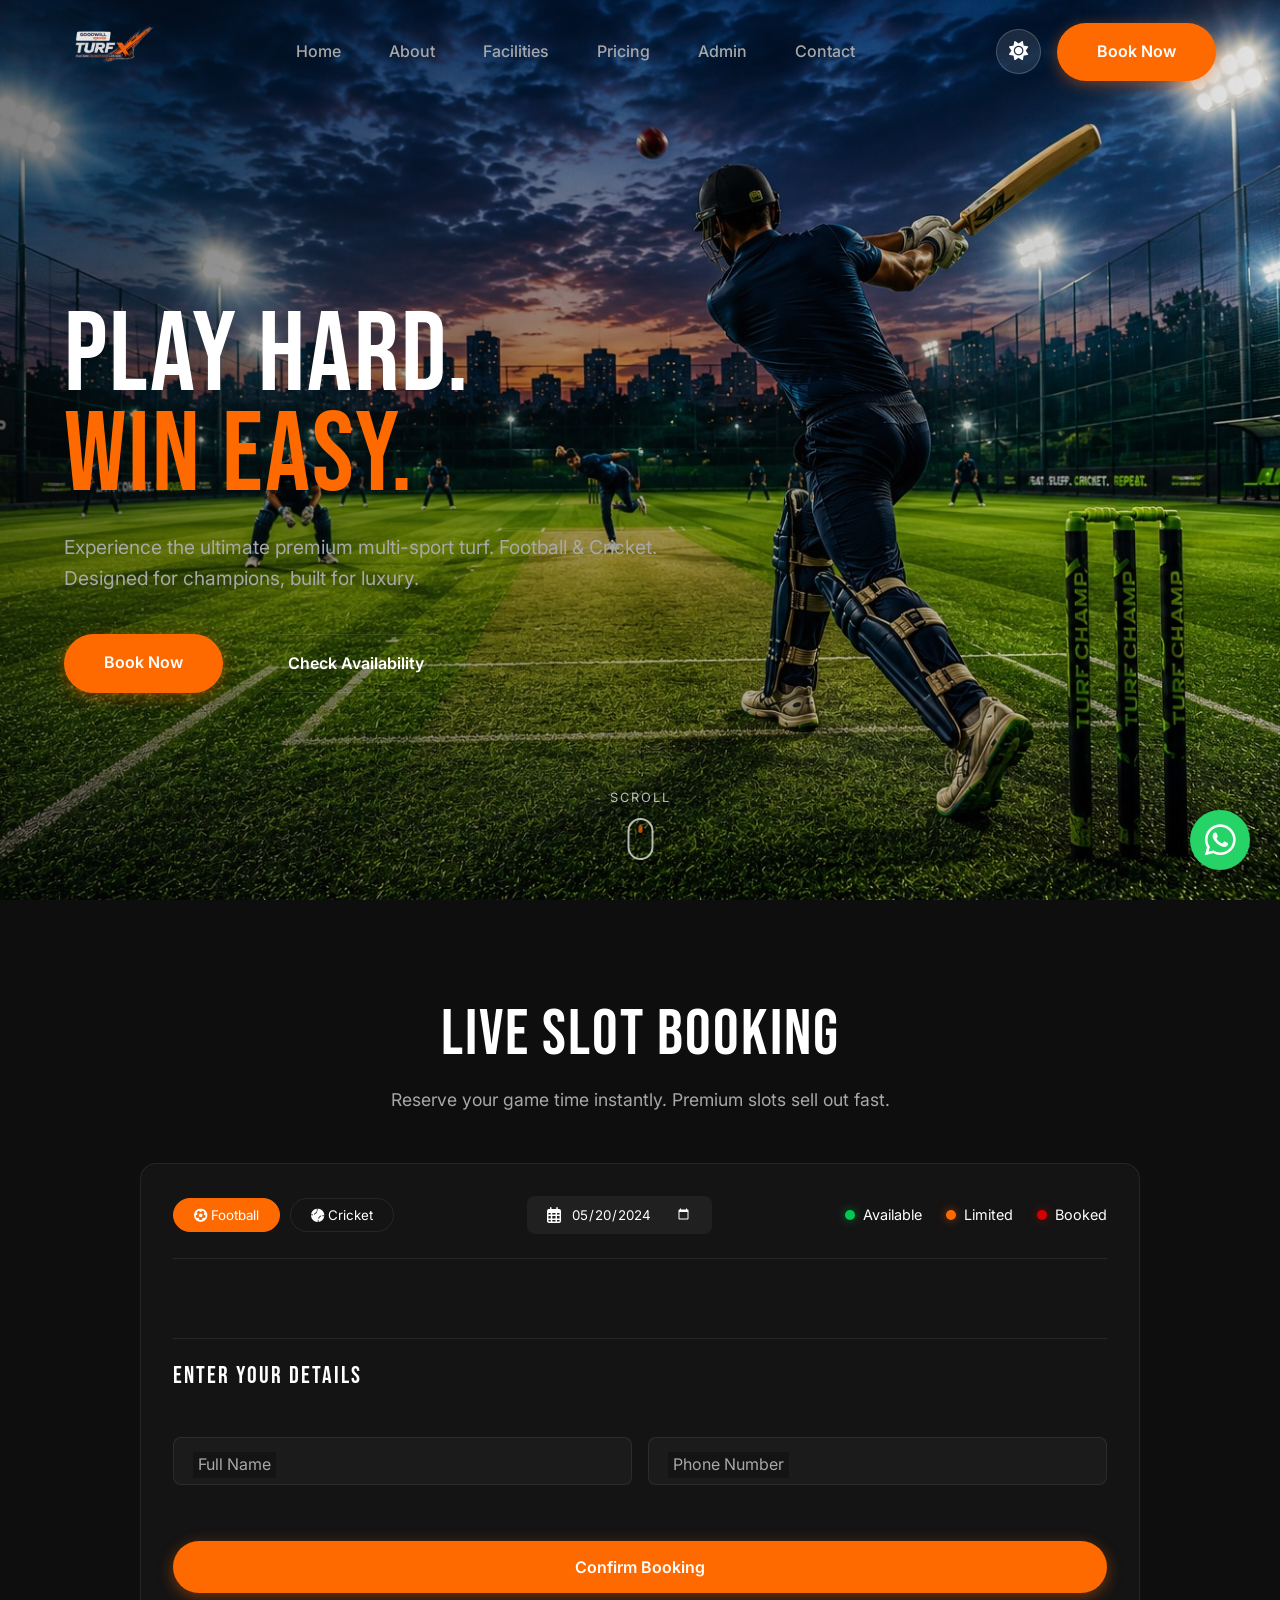
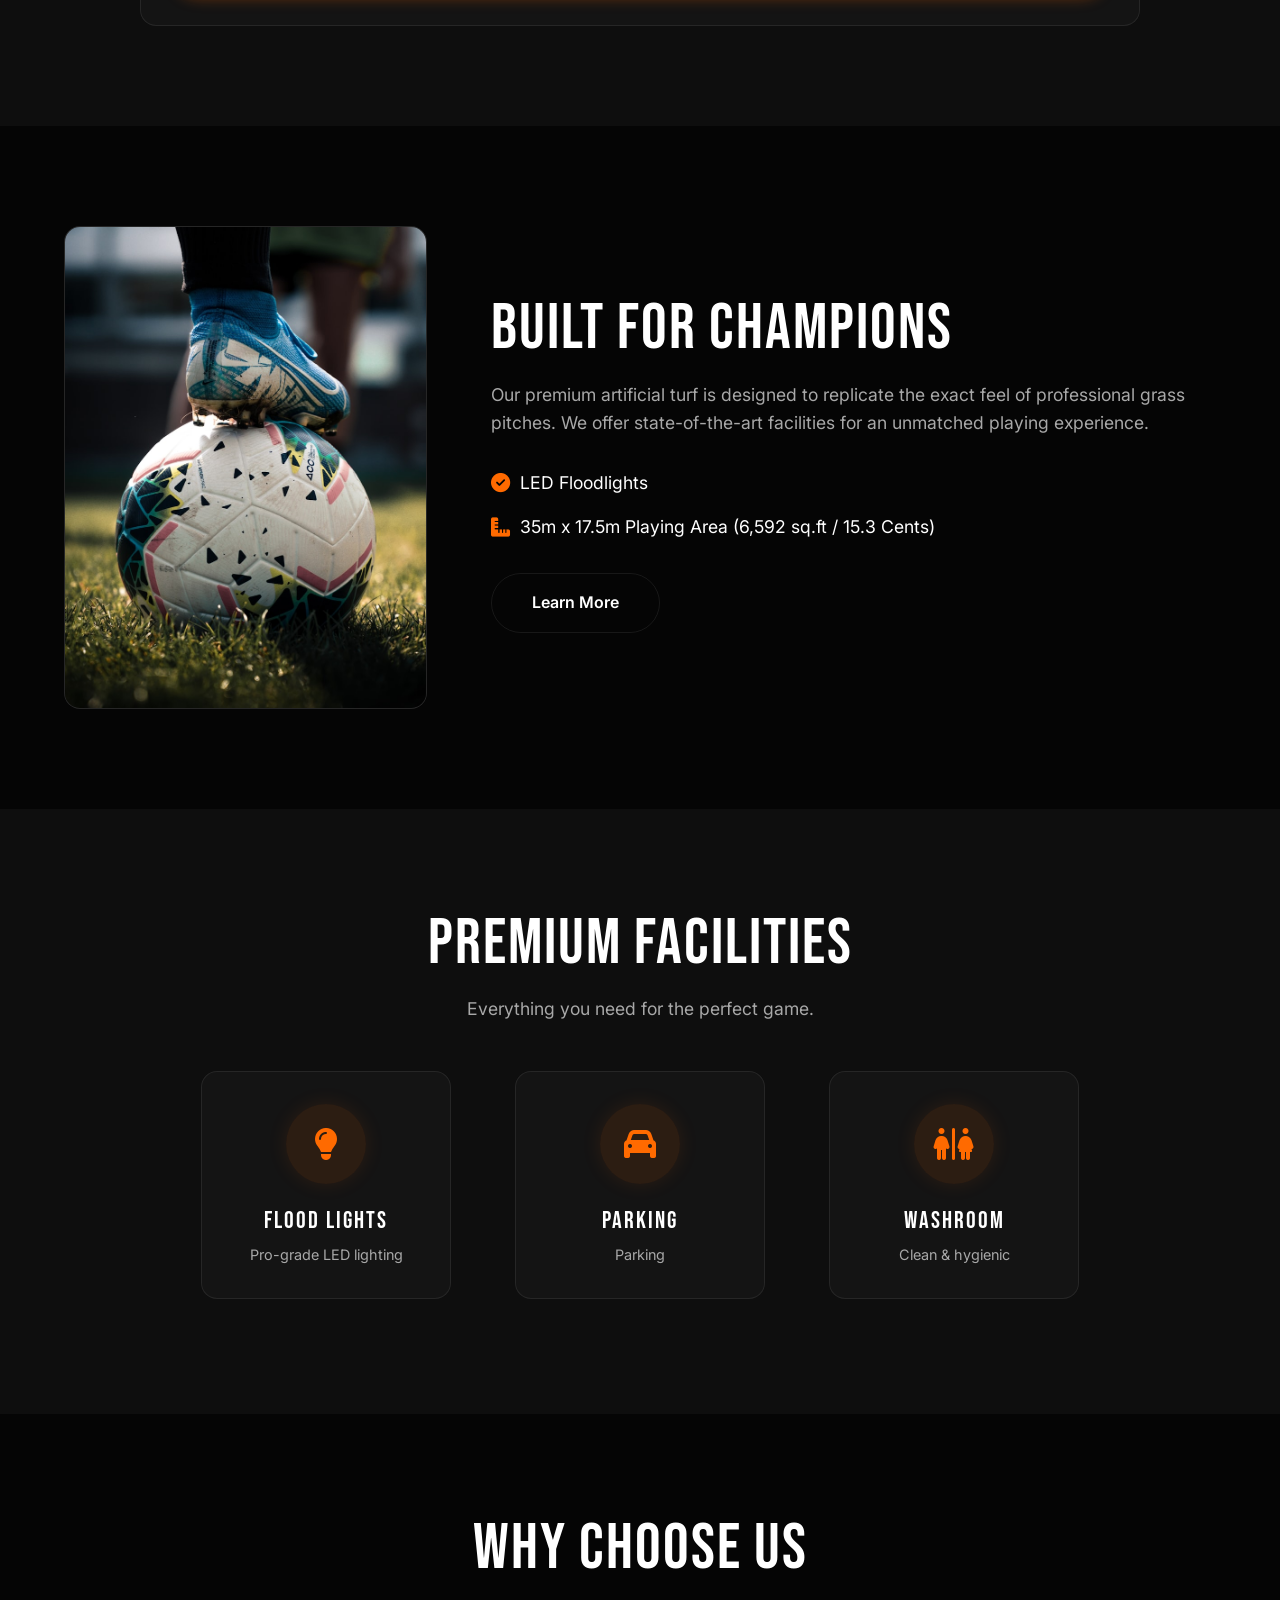
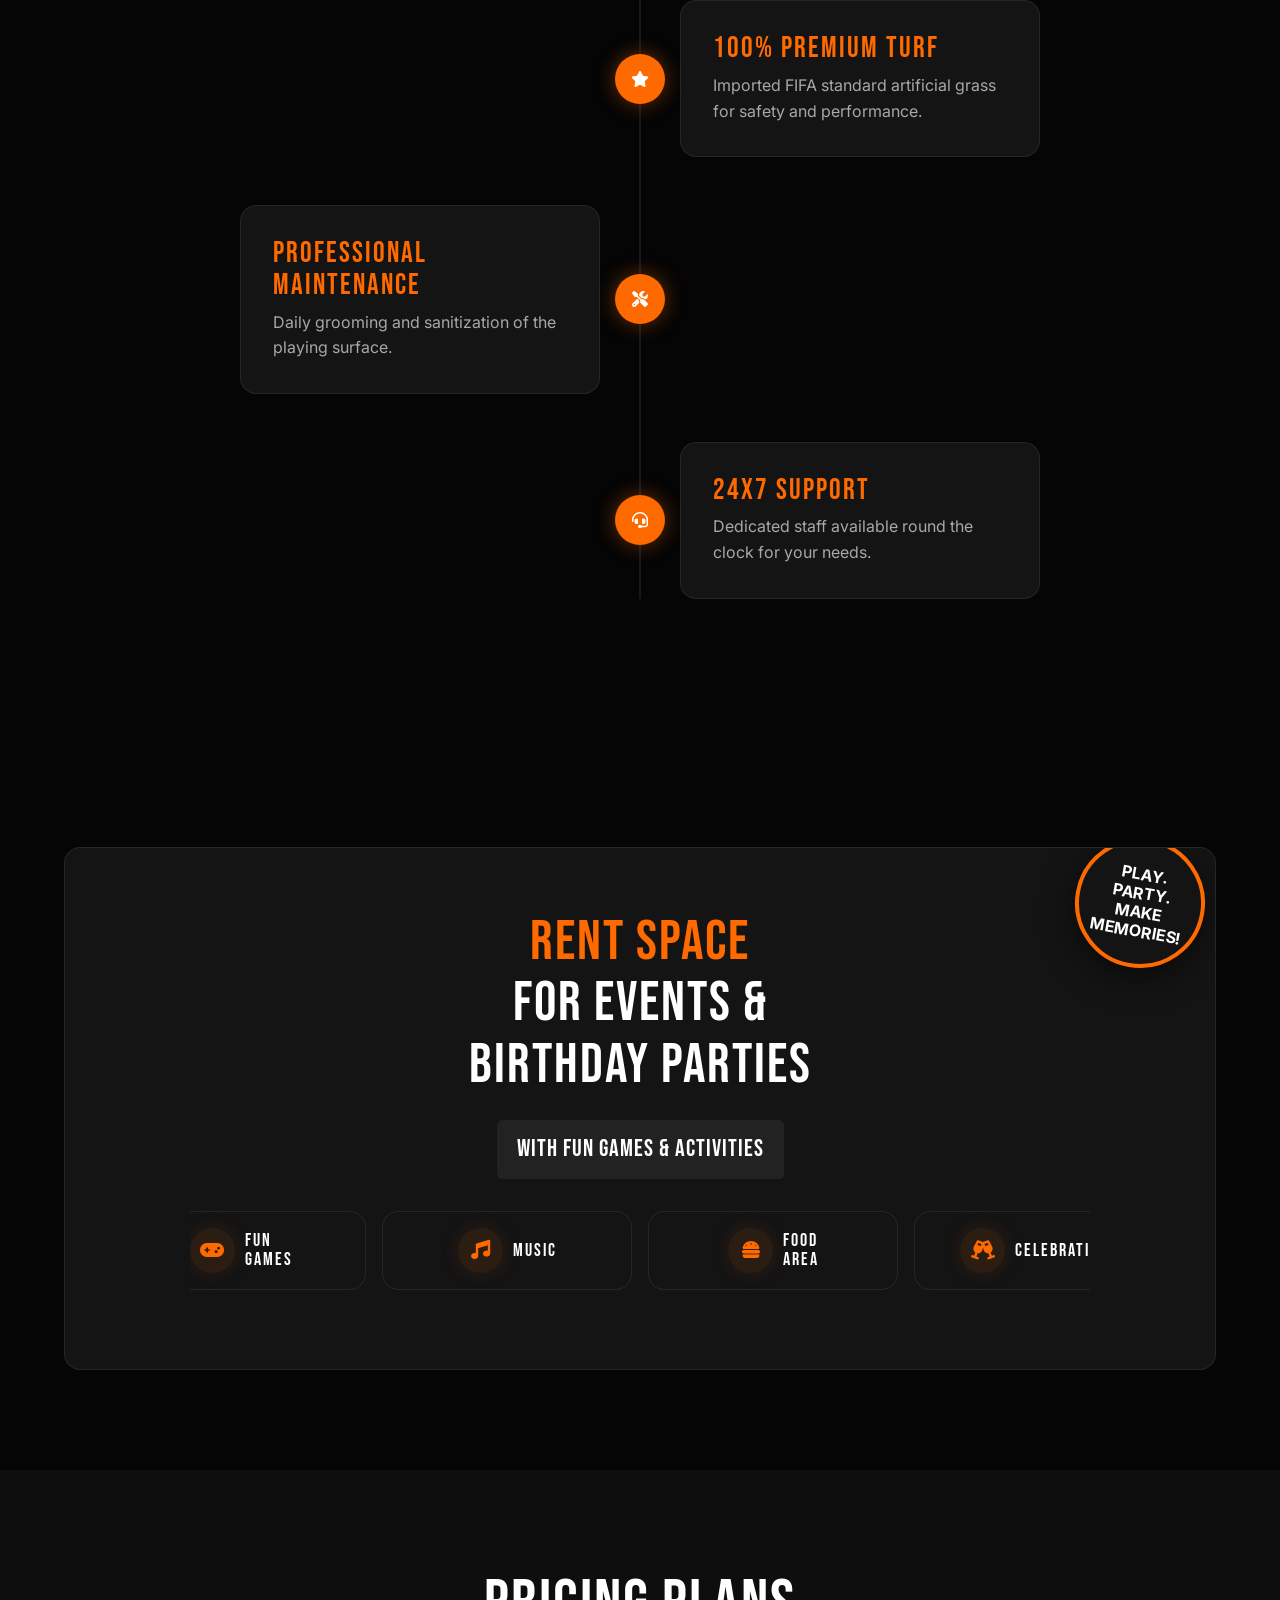
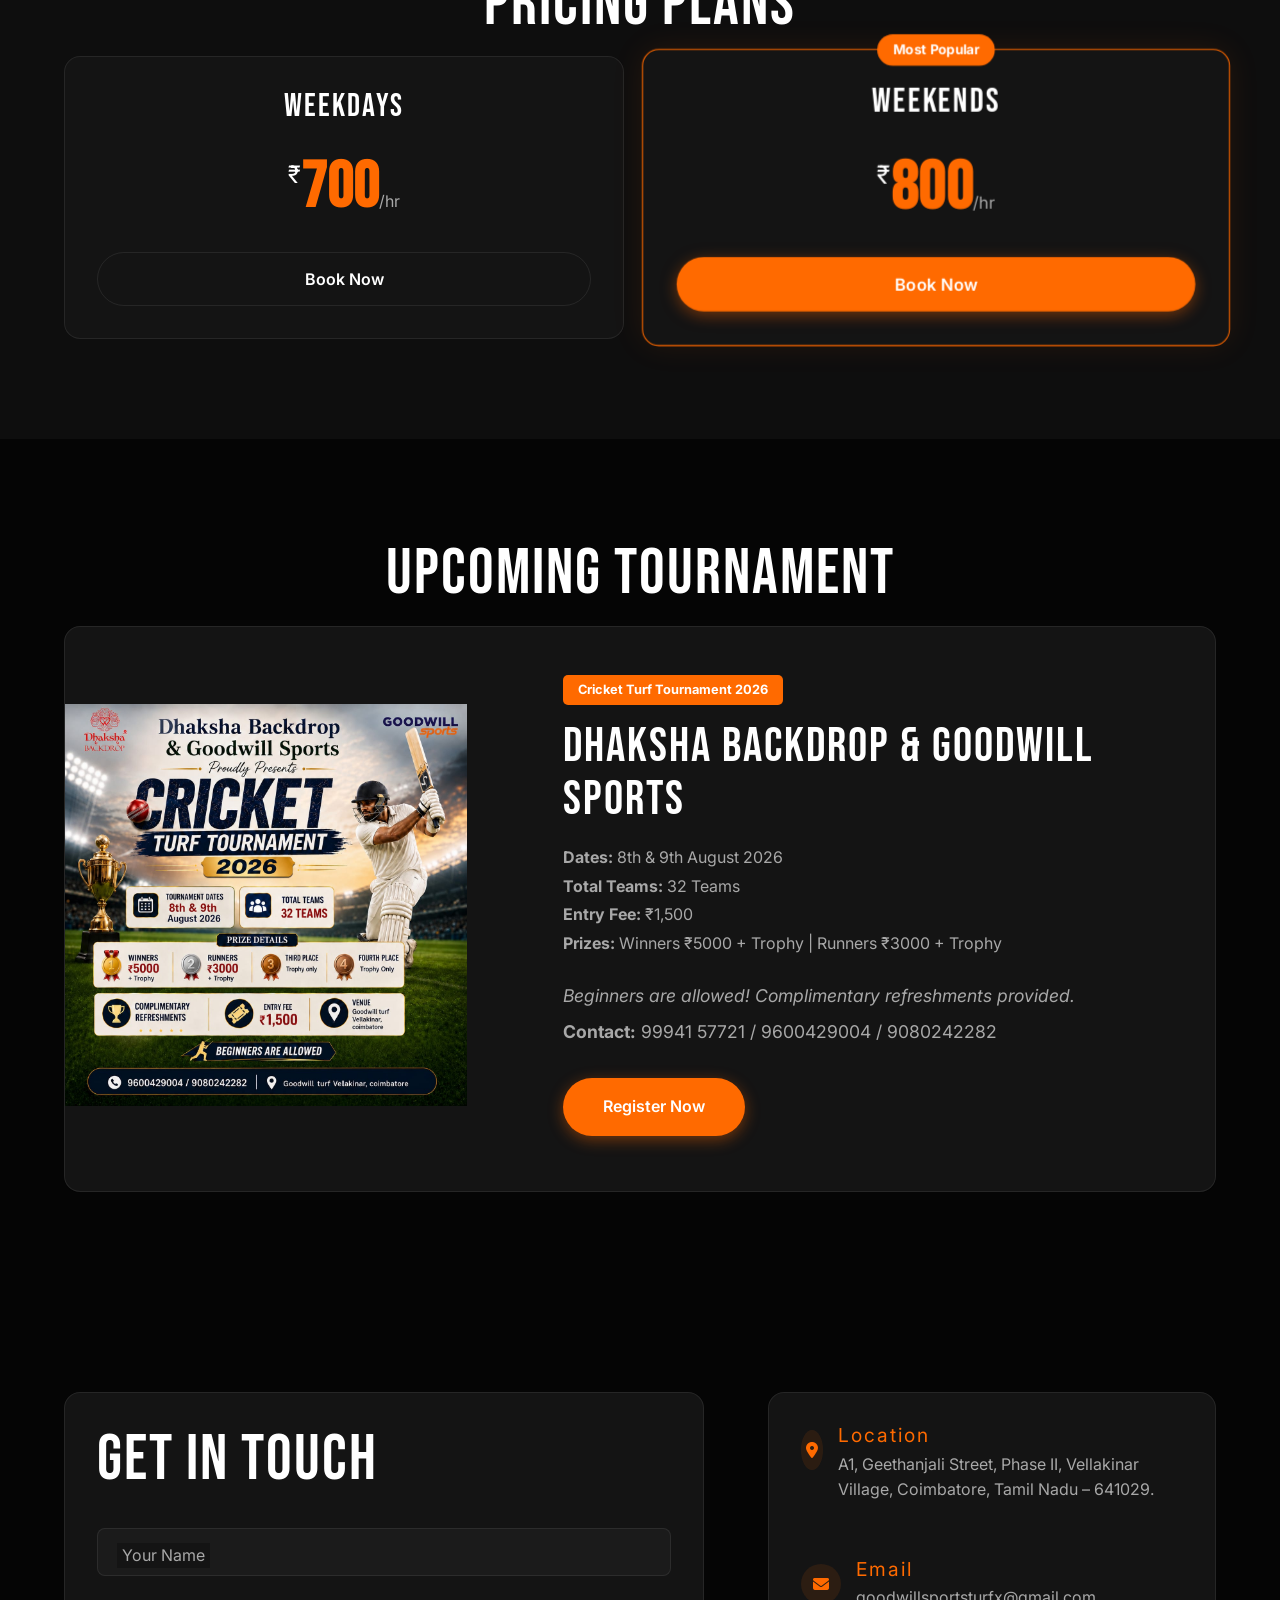
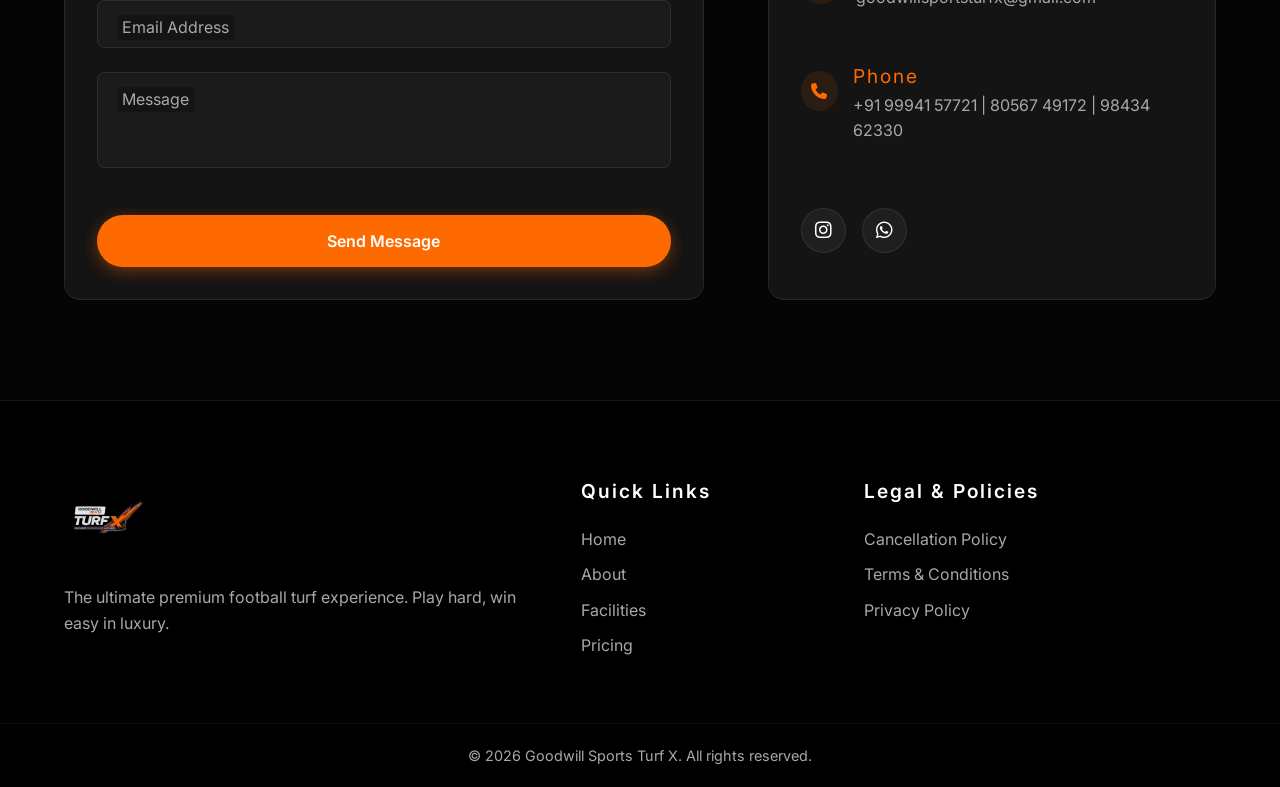
==== commit 066568b5: "fix: resolv" ====
--- a/index.html
+++ b/index.html
@@ -77,8 +77,8 @@
                         <span class="text-reveal">PLAY HARD.</span>
                         <span class="text-reveal highlight">WIN EASY.</span>
                     </h1>
-                    <p class="hero-subtitle">Experience the ultimate premium multi-sport turf. Football, Cricket &
-                        Volleyball. Designed for champions, built for luxury.</p>
+                    <p class="hero-subtitle">Experience the ultimate premium multi-sport turf. Football &
+                        Cricket. Designed for champions, built for luxury.</p>
                     <div class="hero-buttons">
                         <a href="#booking" class="btn btn-primary magnetic-btn">Book Now</a>
                         <a href="#live-booking" class="btn btn-secondary magnetic-btn">Check Availability</a>
@@ -107,8 +107,6 @@
                                     class="fas fa-futbol"></i> Football</button>
                             <button class="filter-btn sport-btn" data-sport="cricket"><i
                                     class="fas fa-baseball-ball"></i> Cricket</button>
-                            <button class="filter-btn sport-btn" data-sport="volleyball"><i
-                                    class="fas fa-volleyball-ball"></i> Volleyball</button>
                         </div>
                         <div class="date-picker">
                             <i class="far fa-calendar-alt"></i>
@@ -327,7 +325,6 @@
             <div class="container">
                 <div class="section-header text-center">
                     <h2 class="section-title">Pricing Plans</h2>
-                    <p class="section-subtitle">No	time-based	tiers,	no	hidden	charges.</p>
                 </div>
                 <div class="pricing-grid">
                     <div class="pricing-card glass-card">
@@ -407,24 +404,34 @@
                 </div>
                 <div class="contact-info glass-card">
                     <div class="info-item">
-                        <i class="fas fa-map-marker-alt"></i>
-                        <div>
-                            <h4>Location</h4>
-                            <p>A1, Geethanjali Street, Phase II, Vellakinar Village, Coimbatore, Tamil Nadu – 641029.</p>
-                        </div>
-                    </div>
-                    <div class="info-item">
-                        <i class="fas fa-envelope"></i>
-                        <div>
-                            <h4>Email</h4>
-                            <p><a href="mailto:goodwillsportsturfx@gmail.com" style="color: inherit; text-decoration: none;">goodwillsportsturfx@gmail.com</a></p>
-                        </div>
-                    </div>
-                    <div class="info-item">
-                        <i class="fas fa-phone"></i>
-                        <div>
-                            <h4>Phone</h4>
-                            <p>+91 99941 57721 | 80567 49172 | 98434 62330</p>
+                        <a href="https://www.google.com/maps/search/?api=1&query=A1,+Geethanjali+Street,+Phase+II,+Vellakinar+Village,+Coimbatore,+Tamil+Nadu+641029" target="_blank" style="display: flex; gap: 15px; text-decoration: none; color: inherit;" class="contact-link">
+                            <i class="fas fa-map-marker-alt" style="margin-top: 5px;"></i>
+                            <div>
+                                <h4 style="color: var(--primary);">Location</h4>
+                                <p>A1, Geethanjali Street, Phase II, Vellakinar Village, Coimbatore, Tamil Nadu – 641029.</p>
+                            </div>
+                        </a>
+                    </div>
+                    <div class="info-item" style="margin-top: 1.5rem;">
+                        <a href="mailto:goodwillsportsturfx@gmail.com" target="_blank" style="display: flex; gap: 15px; text-decoration: none; color: inherit;" class="contact-link">
+                            <i class="fas fa-envelope" style="margin-top: 5px;"></i>
+                            <div>
+                                <h4 style="color: var(--primary);">Email</h4>
+                                <p>goodwillsportsturfx@gmail.com</p>
+                            </div>
+                        </a>
+                    </div>
+                    <div class="info-item" style="margin-top: 1.5rem;">
+                        <div style="display: flex; gap: 15px;">
+                            <i class="fas fa-phone" style="margin-top: 5px;"></i>
+                            <div>
+                                <h4 style="color: var(--primary);">Phone</h4>
+                                <p>
+                                    <a href="tel:+919994157721" class="phone-link">+91 99941 57721</a> | 
+                                    <a href="tel:+918056749172" class="phone-link">80567 49172</a> | 
+                                    <a href="tel:+919843462330" class="phone-link">98434 62330</a>
+                                </p>
+                            </div>
                         </div>
                     </div>
                     <div class="social-links mt-4">
@@ -451,18 +458,34 @@
                 <h4>Quick Links</h4>
                 <ul class="footer-links">
                     <li><a href="#hero">Home</a></li>
-                    <li><a href="#about">About</a></li>
+                    <li><a href="about.html">About</a></li>
                     <li><a href="#facilities">Facilities</a></li>
                     <li><a href="#pricing">Pricing</a></li>
                 </ul>
             </div>
-
-
+            <div class="footer-col">
+                <h4>Legal & Policies</h4>
+                <ul class="footer-links">
+                    <li><a href="#" onclick="openPolicyModal('cancellation', event)">Cancellation Policy</a></li>
+                    <li><a href="#" onclick="openPolicyModal('terms', event)">Terms & Conditions</a></li>
+                    <li><a href="#" onclick="openPolicyModal('privacy', event)">Privacy Policy</a></li>
+                </ul>
+            </div>
         </div>
         <div class="footer-bottom text-center">
             <p>&copy; 2026 Goodwill Sports Turf X. All rights reserved.</p>
         </div>
     </footer>
+
+    <!-- Policy Modal -->
+    <div class="policy-modal" id="policyModal" onclick="if(event.target===this) closePolicyModal()" style="display: none; position: fixed; top: 0; left: 0; width: 100%; height: 100%; background: rgba(0,0,0,0.85); backdrop-filter: blur(10px); z-index: 9999; justify-content: center; align-items: center; padding: 20px;">
+        <div class="policy-modal-content glass-card" style="max-width: 600px; width: 100%; max-height: 80vh; overflow-y: auto; position: relative; padding: 2.5rem 2rem; border: 1px solid var(--primary);">
+            <span class="modal-close" onclick="closePolicyModal()" style="position: absolute; top: 15px; right: 20px; font-size: 2rem; cursor: pointer; color: var(--gray);">&times;</span>
+            <h2 id="policyTitle" class="section-title" style="font-size: 2rem; margin-bottom: 1rem; color: var(--primary);">Policy Title</h2>
+            <div id="policyBody" style="line-height: 1.8; color: #ddd; font-size: 0.95rem;">
+            </div>
+        </div>
+    </div>
 
     <!-- Floating WhatsApp Button -->
     <a href="https://wa.me/919994157721" target="_blank" class="floating-whatsapp" aria-label="Chat on WhatsApp">
--- a/style.css
+++ b/style.css
@@ -2156,3 +2156,16 @@
     .slot .game-detail { font-size: 0.75rem !important; }
     .booking-widget .luxury-form > div { flex-direction: column !important; gap: 1rem !important; }
 }
+
+.contact-link, .phone-link {
+    transition: var(--transition);
+}
+.contact-link:hover, .phone-link:hover {
+    color: var(--primary) !important;
+    transform: translateY(-2px);
+}
+.phone-link {
+    color: inherit;
+    text-decoration: none;
+}
+
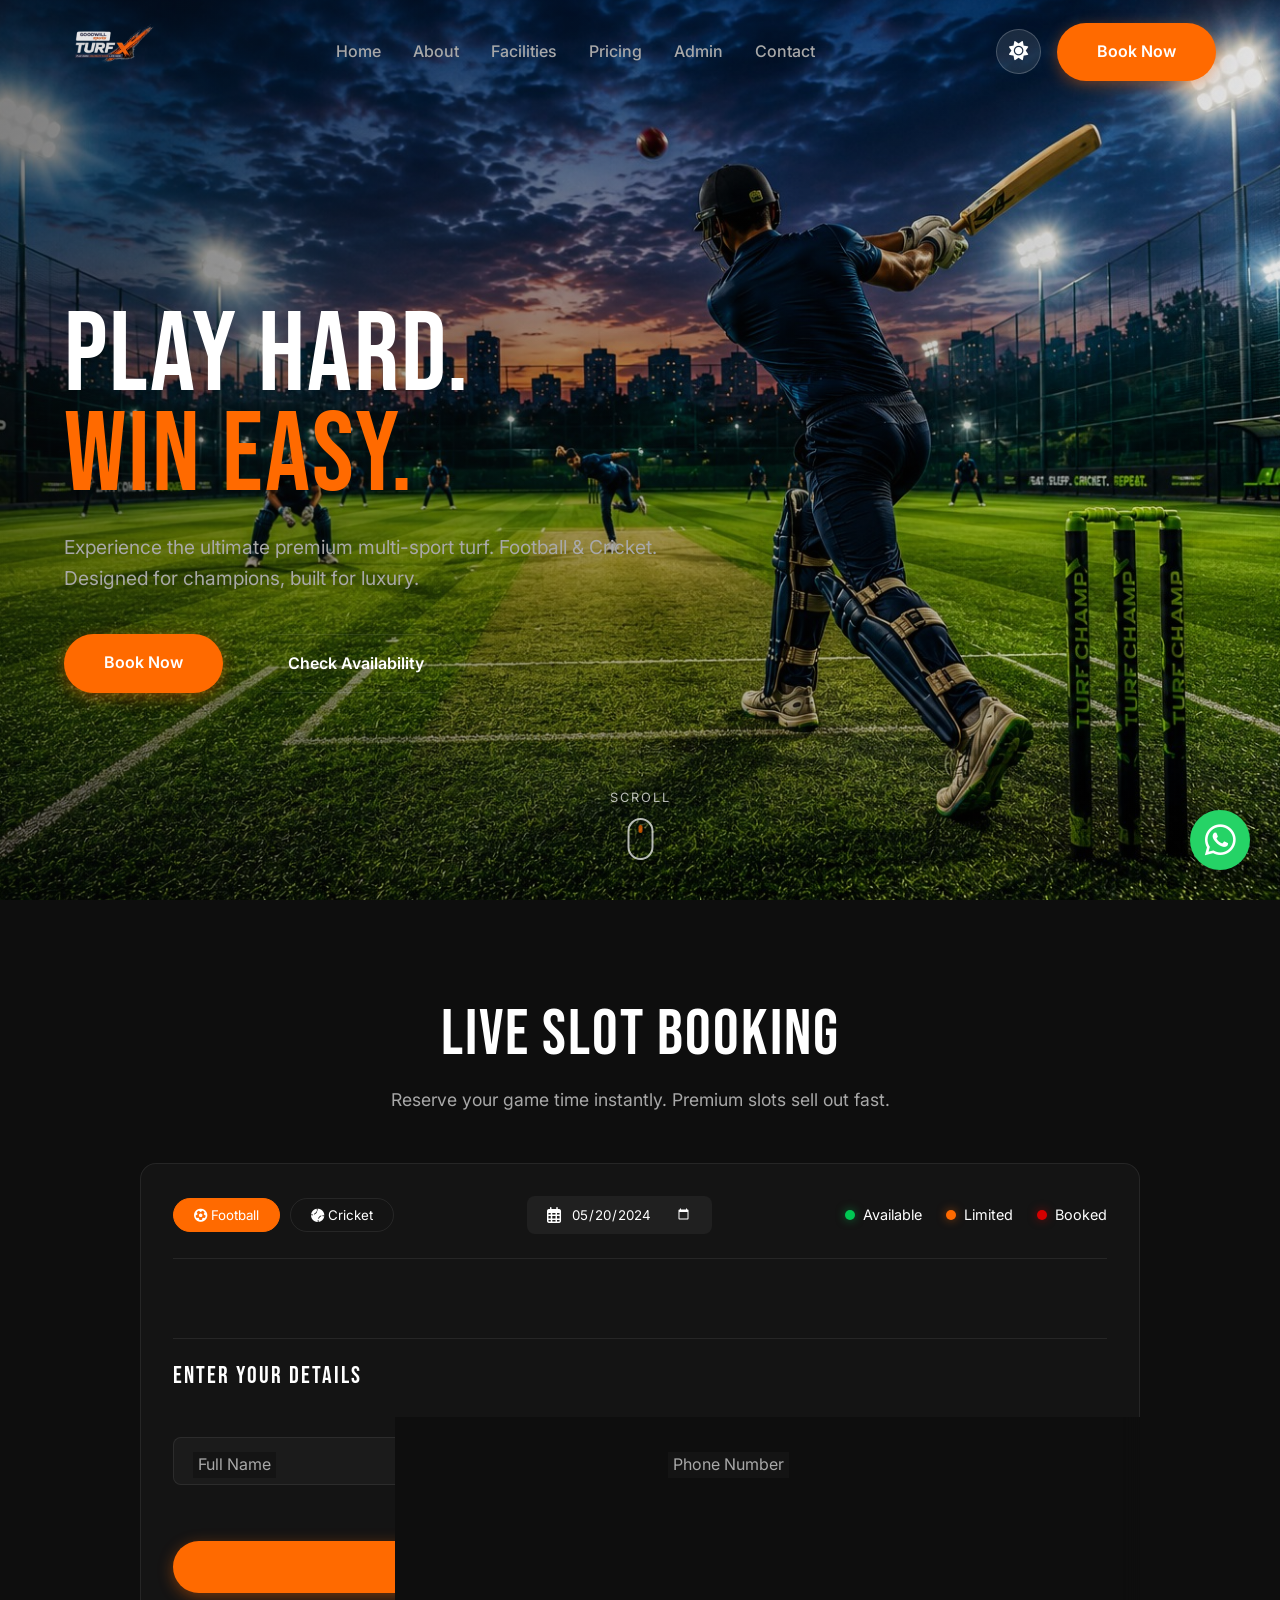
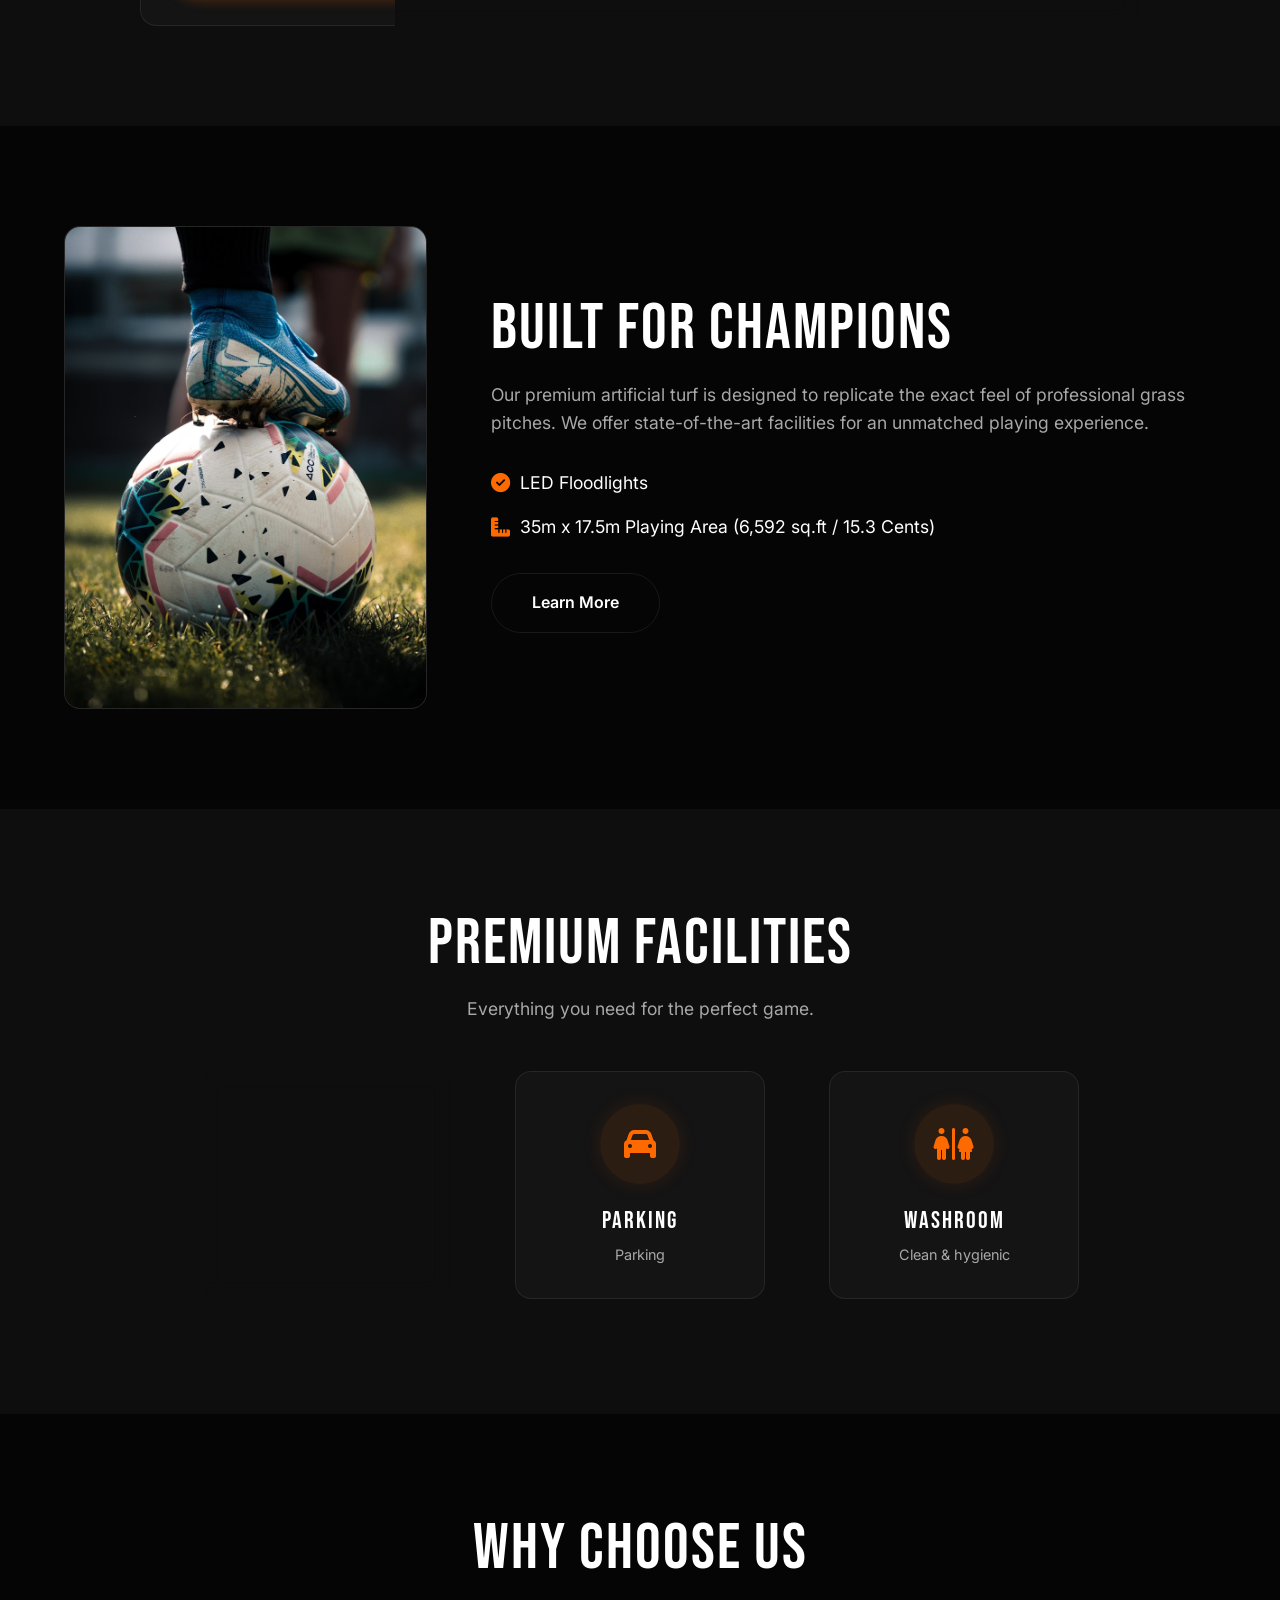
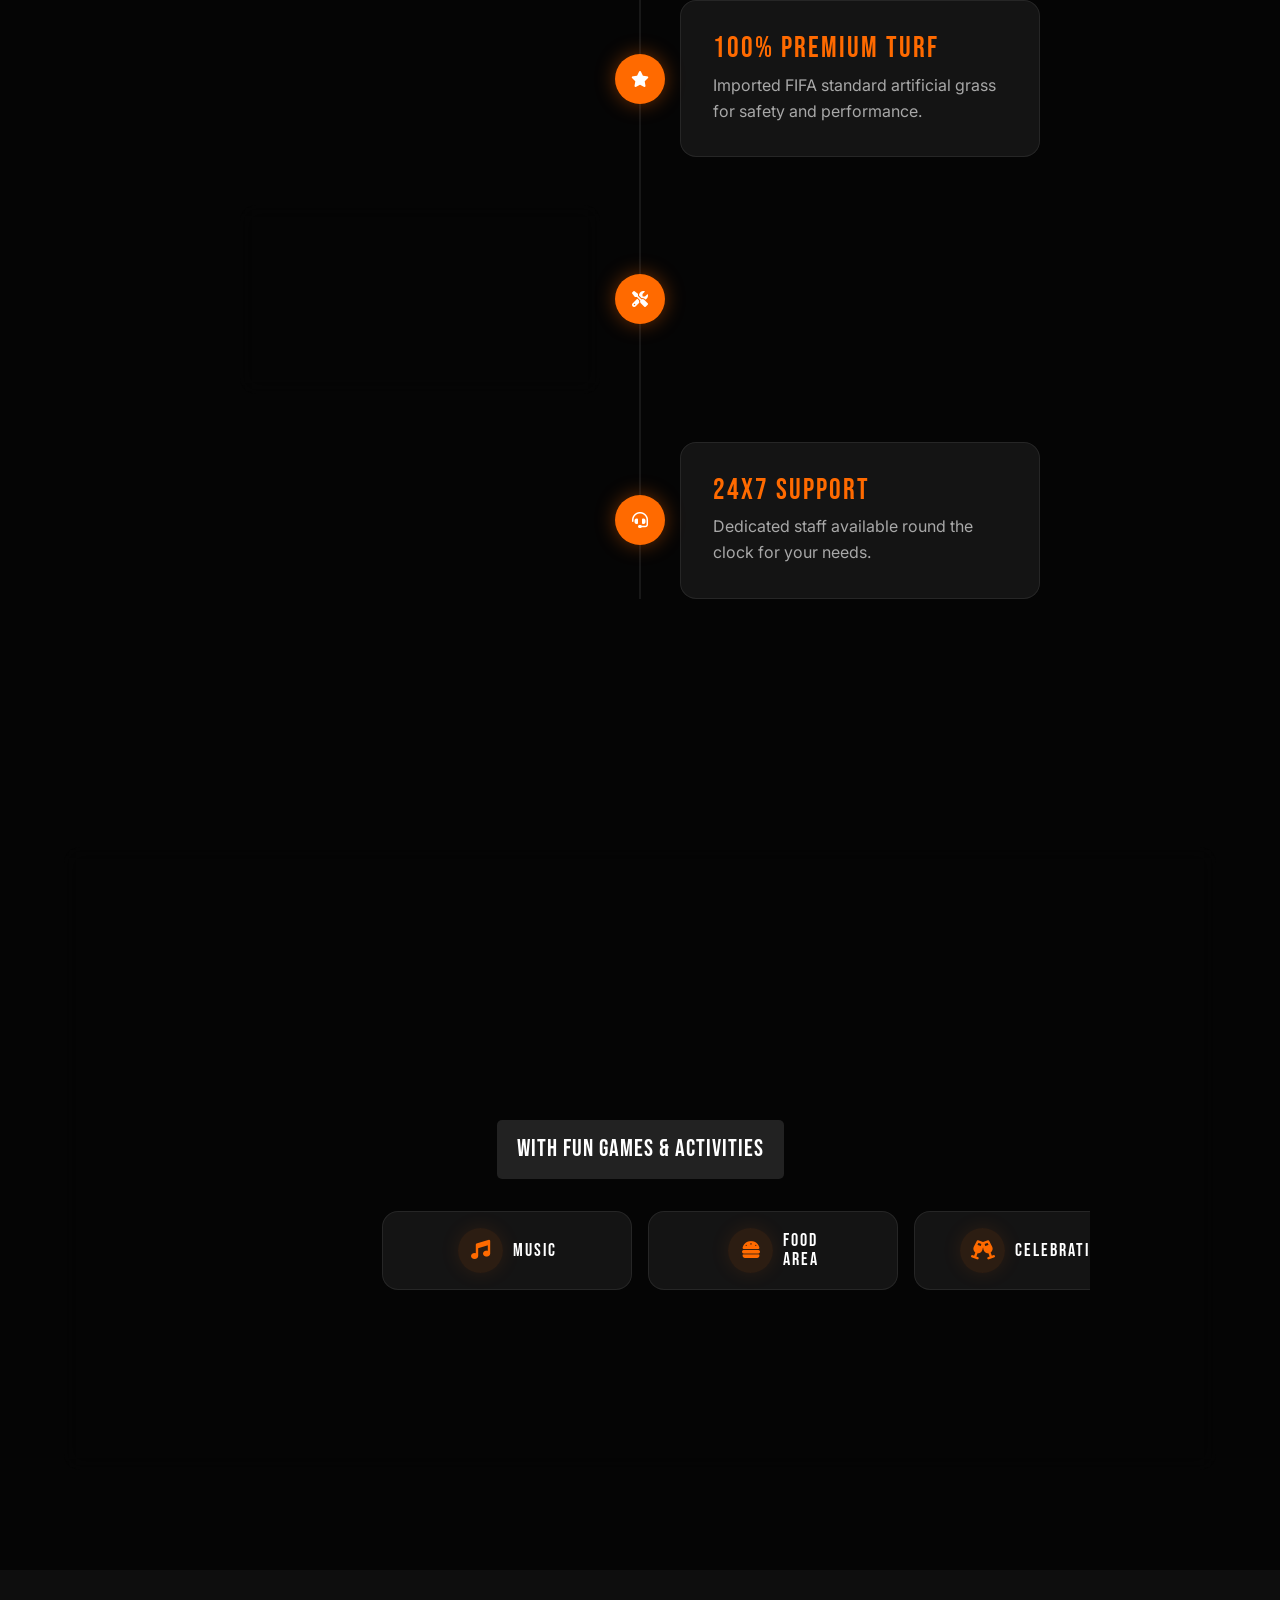
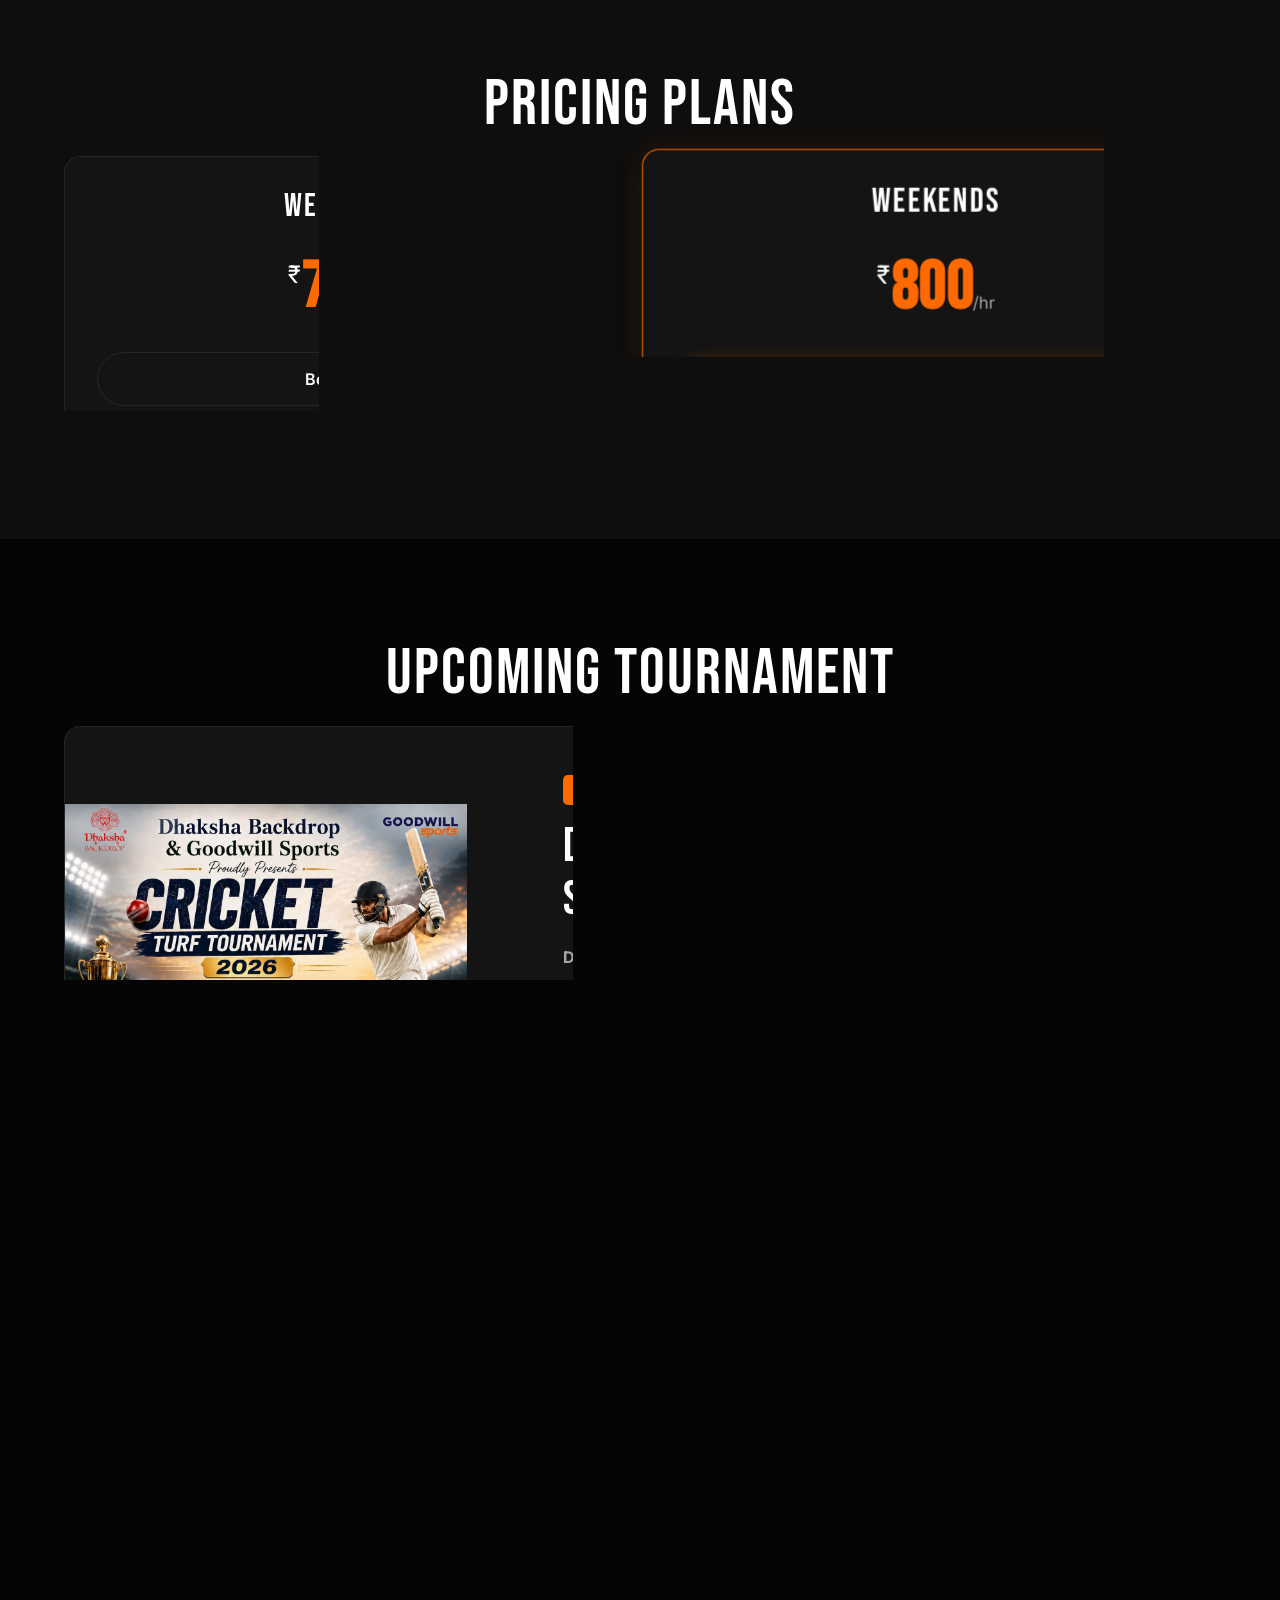
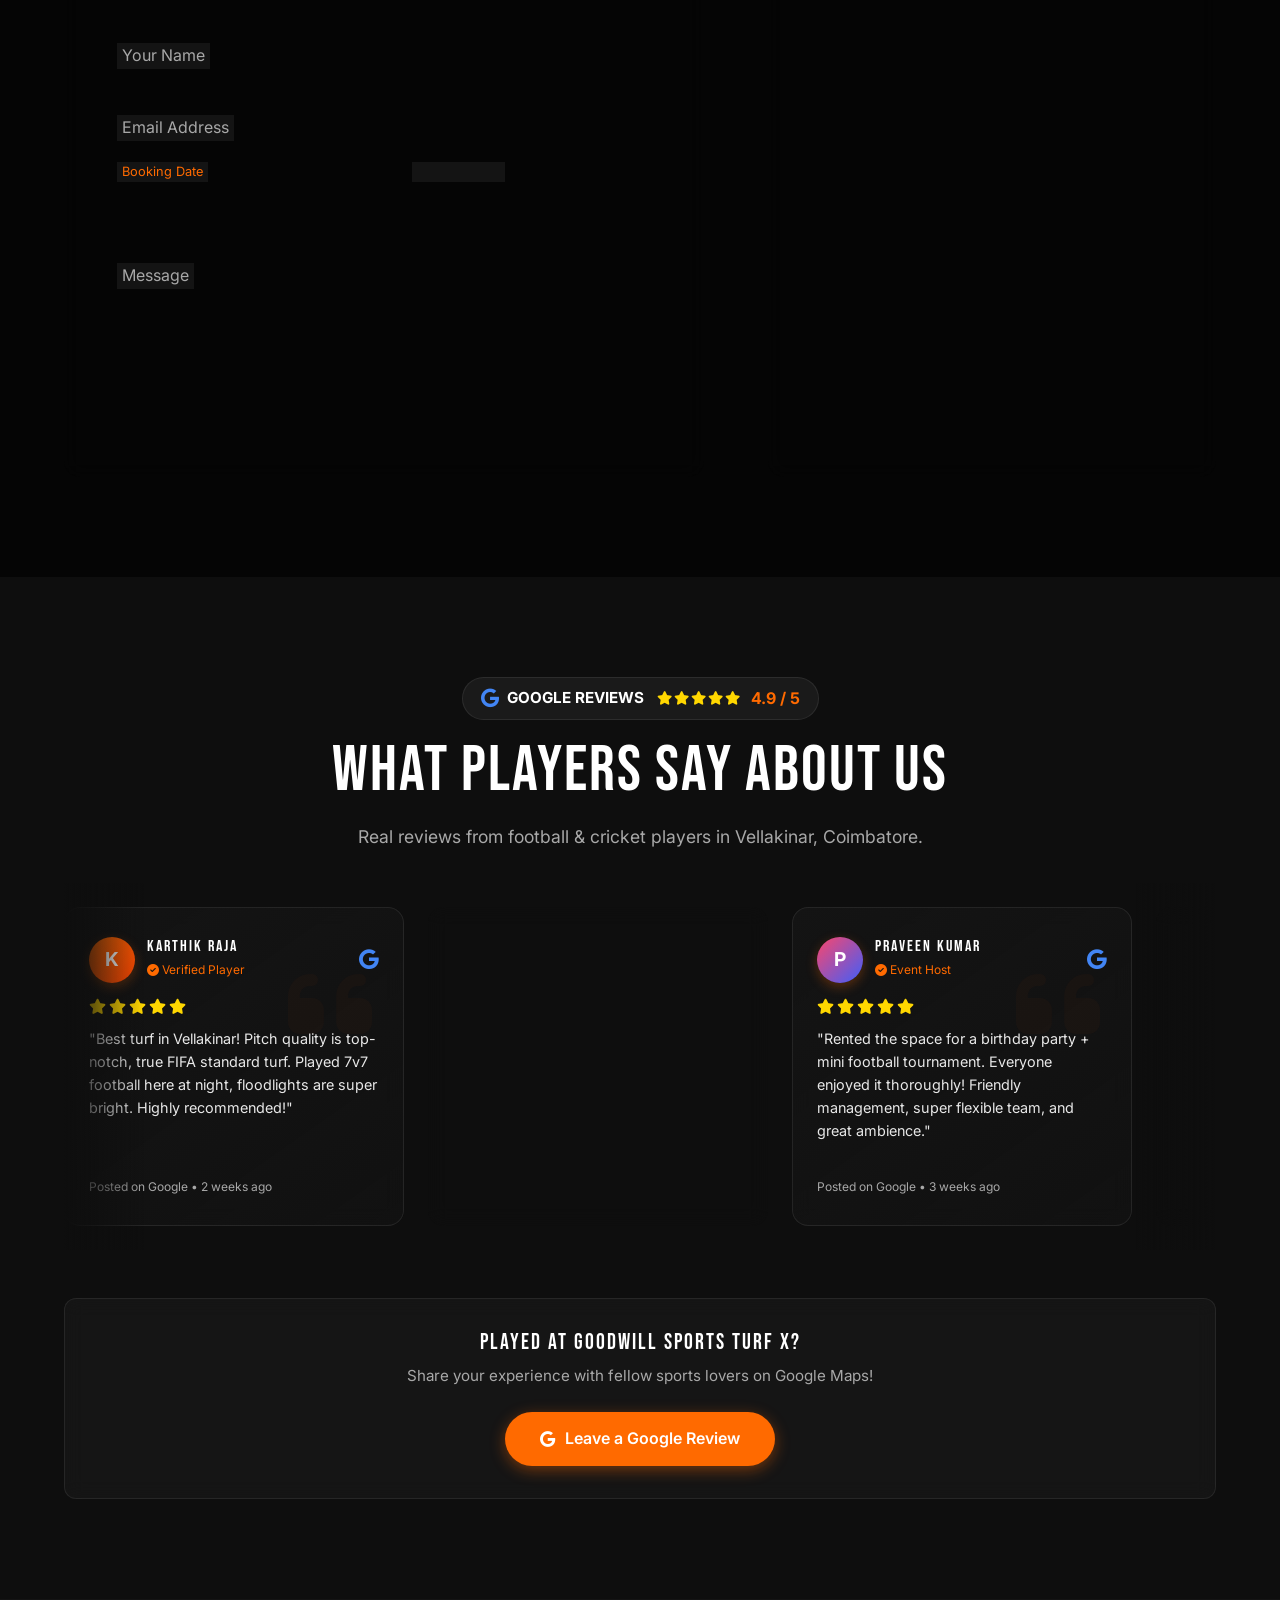
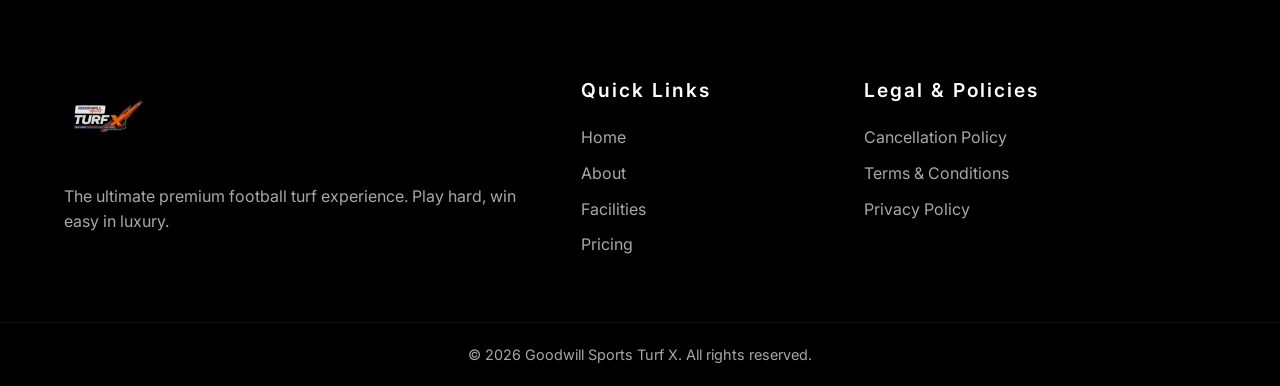
==== commit 4aabc535: "fix: resolhv" ====
--- a/index.html
+++ b/index.html
@@ -4,7 +4,22 @@
 <head>
     <meta charset="UTF-8">
     <meta name="viewport" content="width=device-width, initial-scale=1.0">
-    <title>TurfX | Premium Football Turf</title>
+    <title>Goodwill Turf — Football & Cricket Turf in Vellakinar, Coimbatore</title>
+    <meta name="description" content="Book premium FIFA-approved Football and Box Cricket turf at Goodwill Sports Turf X in Vellakinar, Coimbatore. Night floodlights, modern amenities, best pricing. Book your slot today!">
+    <meta name="keywords" content="Goodwill Turf, Goodwill Sports Turf X, turf in Vellakinar, football turf Coimbatore, cricket turf Vellakinar, box cricket turf Coimbatore, turf near me Vellakinar, book turf Coimbatore">
+    <meta name="robots" content="index, follow">
+    
+    <!-- Geo & Local SEO -->
+    <meta name="geo.region" content="IN-TN">
+    <meta name="geo.placename" content="Vellakinar, Coimbatore">
+    <meta name="geo.position" content="11.0621;76.9535">
+    <meta name="ICBM" content="11.0621, 76.9535">
+
+    <!-- Open Graph / Social Media -->
+    <meta property="og:type" content="website">
+    <meta property="og:title" content="Goodwill Turf — Football & Cricket Turf in Vellakinar, Coimbatore">
+    <meta property="og:description" content="Experience Coimbatore's premier FIFA-standard Football & Box Cricket turf in Vellakinar. High-grade turf, floodlights, and easy slot booking.">
+    <meta property="og:url" content="https://maps.app.goo.gl/K6QErELRhYeAwSpU6">
 
     <!-- Fonts -->
     <link rel="preconnect" href="https://fonts.googleapis.com">
@@ -22,9 +37,35 @@
     <!-- CSS -->
     <link rel="stylesheet" href="style.css">
 
-
     <!-- FontAwesome for Icons -->
     <link rel="stylesheet" href="https://cdnjs.cloudflare.com/ajax/libs/font-awesome/6.4.0/css/all.min.css">
+
+    <!-- Local Business Structured Data for Google Search ranking -->
+    <script type="application/ld+json">
+    {
+      "@context": "https://schema.org",
+      "@type": "SportsActivityLocation",
+      "name": "Goodwill Sports Turf X",
+      "image": "WhatsApp_Image_2026-07-18_at_2.03.01_PM-removebg-preview.png",
+      "url": "https://maps.app.goo.gl/K6QErELRhYeAwSpU6",
+      "telephone": "+919994157721",
+      "address": {
+        "@type": "PostalAddress",
+        "streetAddress": "A1, Geethanjali Street, Phase II, Vellakinar Village",
+        "addressLocality": "Coimbatore",
+        "addressRegion": "Tamil Nadu",
+        "postalCode": "641029",
+        "addressCountry": "IN"
+      },
+      "geo": {
+        "@type": "GeoCoordinates",
+        "latitude": 11.0621,
+        "longitude": 76.9535
+      },
+      "hasMap": "https://maps.app.goo.gl/K6QErELRhYeAwSpU6",
+      "priceRange": "₹₹"
+    }
+    </script>
 </head>
 
 <body>
@@ -121,7 +162,7 @@
                     <div class="slots-grid" id="slots-grid">
                         <!-- Populated by JS -->
                     </div>
-                    <form class="luxury-form mt-4" onsubmit="event.preventDefault(); var n = document.getElementById('b-name').value; var p = document.getElementById('b-phone').value; var d = document.getElementById('booking-date') ? document.getElementById('booking-date').value : ''; var text = 'Hi, I would like to book a slot on ' + d + '. Name: ' + n + ', Phone: ' + p; window.location.href = 'https://wa.me/919994157721?text=' + encodeURIComponent(text);"
+                    <form class="luxury-form mt-4" onsubmit="event.preventDefault(); var n = document.getElementById('b-name').value; var p = document.getElementById('b-phone').value; var d = document.getElementById('booking-date') ? document.getElementById('booking-date').value : ''; var text = 'Hi, I would like to book a slot on ' + d + '. Name: ' + n + ', Phone: ' + p; var waUrl = 'https://wa.me/919994157721?text=' + encodeURIComponent(text); showThankYouModal({ name: n, phone: p, date: d, waUrl: waUrl });"
                         style="text-align: left; padding-top: 1.5rem; border-top: 1px solid var(--border);">
                         <h3 style="margin-bottom: 1.5rem; font-size: 1.5rem;">Enter Your Details</h3>
                         <div style="display: flex; gap: 1rem; margin-bottom: 1rem;">
@@ -316,6 +357,16 @@
                             <h3 style="font-size: 1.1rem; margin: 0; text-align: left;">CELEBRATIONS</h3>
                         </div>
                     </div>
+
+                    <!-- Action Buttons for Rent Space -->
+                    <div class="events-action-buttons" style="margin-top: 2.5rem; display: flex; gap: 1.2rem; flex-wrap: wrap; justify-content: center;">
+                        <a href="#booking" class="btn btn-primary magnetic-btn" style="padding: 1rem 2.5rem; font-size: 1.1rem; display: inline-flex; align-items: center; gap: 10px;">
+                            <i class="fas fa-calendar-check"></i> Book Now
+                        </a>
+                        <a href="https://wa.me/919994157721?text=Hi%2C%20I%20would%20like%20to%20enquire%20about%20Renting%20Space%20for%20an%20Event%20%2F%20Birthday%20Party%20at%20Goodwill%20Turf." target="_blank" class="btn magnetic-btn" style="padding: 1rem 2rem; font-size: 1.1rem; display: inline-flex; align-items: center; gap: 10px; background: #25D366; color: #ffffff; border: none;">
+                            <i class="fab fa-whatsapp" style="font-size: 1.3rem;"></i> WhatsApp Enquiry
+                        </a>
+                    </div>
                 </div>
             </div>
         </section>
@@ -386,7 +437,7 @@
             <div class="container contact-container">
                 <div class="contact-form-wrapper glass-card">
                     <h2 class="section-title" style="text-align: left; margin-bottom: 2rem;">Get in Touch</h2>
-                    <form class="luxury-form" onsubmit="event.preventDefault(); window.location.href = 'mailto:goodwillsportsturfx@gmail.com?subject=Enquiry from ' + document.getElementById('name').value + '&body=' + encodeURIComponent(document.getElementById('message').value + '\n\nFrom: ' + document.getElementById('email').value);">
+                    <form class="luxury-form" onsubmit="event.preventDefault(); var n = document.getElementById('name').value; var e = document.getElementById('email').value; var bd = document.getElementById('contact-booking-date') ? document.getElementById('contact-booking-date').value : ''; var bt = document.getElementById('contact-booking-time') ? document.getElementById('contact-booking-time').value : ''; var m = document.getElementById('message').value; var body = 'Name: ' + n + '\nEmail: ' + e + '\nBooking Date: ' + bd + '\nBooking Time: ' + bt + '\n\nMessage: ' + m; window.location.href = 'mailto:goodwillsportsturfx@gmail.com?subject=' + encodeURIComponent('Booking Enquiry from ' + n) + '&body=' + encodeURIComponent(body);">
                         <div class="input-group">
                             <input type="text" id="name" required>
                             <label for="name">Your Name</label>
@@ -395,6 +446,16 @@
                             <input type="email" id="email" required>
                             <label for="email">Email Address</label>
                         </div>
+                        <div class="form-row">
+                            <div class="input-group" style="flex: 1;">
+                                <input type="date" id="contact-booking-date" required>
+                                <label for="contact-booking-date" style="top: -10px; font-size: 0.8rem; color: var(--primary);">Booking Date</label>
+                            </div>
+                            <div class="input-group" style="flex: 1;">
+                                <input type="time" id="contact-booking-time" required>
+                                <label for="contact-booking-time" style="top: -10px; font-size: 0.8rem; color: var(--primary);">Booking Time</label>
+                            </div>
+                        </div>
                         <div class="input-group">
                             <textarea id="message" rows="4" required></textarea>
                             <label for="message">Message</label>
@@ -404,11 +465,14 @@
                 </div>
                 <div class="contact-info glass-card">
                     <div class="info-item">
-                        <a href="https://www.google.com/maps/search/?api=1&query=A1,+Geethanjali+Street,+Phase+II,+Vellakinar+Village,+Coimbatore,+Tamil+Nadu+641029" target="_blank" style="display: flex; gap: 15px; text-decoration: none; color: inherit;" class="contact-link">
+                        <a href="https://maps.app.goo.gl/K6QErELRhYeAwSpU6" target="_blank" style="display: flex; gap: 15px; text-decoration: none; color: inherit; width: 100%;" class="contact-link">
                             <i class="fas fa-map-marker-alt" style="margin-top: 5px;"></i>
-                            <div>
+                            <div style="flex: 1;">
                                 <h4 style="color: var(--primary);">Location</h4>
                                 <p>A1, Geethanjali Street, Phase II, Vellakinar Village, Coimbatore, Tamil Nadu – 641029.</p>
+                                <span class="btn btn-primary magnetic-btn" style="display: inline-flex; align-items: center; gap: 8px; margin-top: 10px; padding: 8px 16px; font-size: 0.85rem; border-radius: 6px;">
+                                    <i class="fas fa-map-marked-alt"></i> Open in Google Maps
+                                </span>
                             </div>
                         </a>
                     </div>
@@ -440,6 +504,227 @@
                                 class="fab fa-whatsapp"></i></a>
                     </div>
                 </div>
+            </div>
+        </section>
+
+        <!-- Section: Google Reviews -->
+        <section class="google-reviews-section section-padding" id="reviews">
+            <div class="container">
+                <div class="section-header text-center">
+                    <div class="google-badge-pill" style="display: inline-flex; align-items: center; gap: 8px; background: rgba(255, 255, 255, 0.05); border: 1px solid var(--border); padding: 8px 18px; border-radius: 30px; margin-bottom: 1rem;">
+                        <i class="fab fa-google" style="color: #4285F4; font-size: 1.2rem;"></i>
+                        <span style="font-weight: 700; color: var(--white); font-size: 0.95rem;">GOOGLE REVIEWS</span>
+                        <div style="display: flex; gap: 2px; color: #FFD700; font-size: 0.85rem; margin-left: 5px;">
+                            <i class="fas fa-star"></i>
+                            <i class="fas fa-star"></i>
+                            <i class="fas fa-star"></i>
+                            <i class="fas fa-star"></i>
+                            <i class="fas fa-star"></i>
+                        </div>
+                        <span style="color: var(--primary); font-weight: 700; margin-left: 3px;">4.9 / 5</span>
+                    </div>
+                    <h2 class="section-title">What Players Say About Us</h2>
+                    <p class="section-desc">Real reviews from football & cricket players in Vellakinar, Coimbatore.</p>
+                </div>
+
+                <div class="reviews-ticker-wrapper">
+                    <div class="reviews-slider-track">
+                        <!-- Review 1 -->
+                        <div class="review-card glass-card">
+                            <div>
+                                <div style="display: flex; justify-content: space-between; align-items: center; margin-bottom: 1rem;">
+                                    <div style="display: flex; align-items: center; gap: 12px;">
+                                        <div class="avatar-circle">K</div>
+                                        <div>
+                                            <h4 style="margin: 0; font-size: 1rem; color: var(--white);">Karthik Raja</h4>
+                                            <span style="font-size: 0.75rem; color: var(--primary);"><i class="fas fa-check-circle"></i> Verified Player</span>
+                                        </div>
+                                    </div>
+                                    <i class="fab fa-google" style="color: #4285F4; font-size: 1.3rem;"></i>
+                                </div>
+                                <div style="display: flex; gap: 3px; margin-bottom: 0.8rem;" class="google-star">
+                                    <i class="fas fa-star"></i><i class="fas fa-star"></i><i class="fas fa-star"></i><i class="fas fa-star"></i><i class="fas fa-star"></i>
+                                </div>
+                                <p class="review-body-text" style="font-size: 0.9rem; line-height: 1.6; margin: 0;">
+                                    "Best turf in Vellakinar! Pitch quality is top-notch, true FIFA standard turf. Played 7v7 football here at night, floodlights are super bright. Highly recommended!"
+                                </p>
+                            </div>
+                            <div style="margin-top: 1.2rem; font-size: 0.75rem; color: var(--gray);">Posted on Google • 2 weeks ago</div>
+                        </div>
+
+                        <!-- Review 2 -->
+                        <div class="review-card glass-card">
+                            <div>
+                                <div style="display: flex; justify-content: space-between; align-items: center; margin-bottom: 1rem;">
+                                    <div style="display: flex; align-items: center; gap: 12px;">
+                                        <div class="avatar-circle" style="background: linear-gradient(135deg, #00C9FF, #92FE9D);">S</div>
+                                        <div>
+                                            <h4 style="margin: 0; font-size: 1rem; color: var(--white);">Siddharth M.</h4>
+                                            <span style="font-size: 0.75rem; color: var(--primary);"><i class="fas fa-check-circle"></i> Verified Player</span>
+                                        </div>
+                                    </div>
+                                    <i class="fab fa-google" style="color: #4285F4; font-size: 1.3rem;"></i>
+                                </div>
+                                <div style="display: flex; gap: 3px; margin-bottom: 0.8rem;" class="google-star">
+                                    <i class="fas fa-star"></i><i class="fas fa-star"></i><i class="fas fa-star"></i><i class="fas fa-star"></i><i class="fas fa-star"></i>
+                                </div>
+                                <p class="review-body-text" style="font-size: 0.9rem; line-height: 1.6; margin: 0;">
+                                    "Awesome box cricket setup and very smooth slot booking. Clean changing rooms and spacious parking space. Great place for weekend matches with friends!"
+                                </p>
+                            </div>
+                            <div style="margin-top: 1.2rem; font-size: 0.75rem; color: var(--gray);">Posted on Google • 1 month ago</div>
+                        </div>
+
+                        <!-- Review 3 -->
+                        <div class="review-card glass-card">
+                            <div>
+                                <div style="display: flex; justify-content: space-between; align-items: center; margin-bottom: 1rem;">
+                                    <div style="display: flex; align-items: center; gap: 12px;">
+                                        <div class="avatar-circle" style="background: linear-gradient(135deg, #FC466B, #3F5EFB);">P</div>
+                                        <div>
+                                            <h4 style="margin: 0; font-size: 1rem; color: var(--white);">Praveen Kumar</h4>
+                                            <span style="font-size: 0.75rem; color: var(--primary);"><i class="fas fa-check-circle"></i> Event Host</span>
+                                        </div>
+                                    </div>
+                                    <i class="fab fa-google" style="color: #4285F4; font-size: 1.3rem;"></i>
+                                </div>
+                                <div style="display: flex; gap: 3px; margin-bottom: 0.8rem;" class="google-star">
+                                    <i class="fas fa-star"></i><i class="fas fa-star"></i><i class="fas fa-star"></i><i class="fas fa-star"></i><i class="fas fa-star"></i>
+                                </div>
+                                <p class="review-body-text" style="font-size: 0.9rem; line-height: 1.6; margin: 0;">
+                                    "Rented the space for a birthday party + mini football tournament. Everyone enjoyed it thoroughly! Friendly management, super flexible team, and great ambience."
+                                </p>
+                            </div>
+                            <div style="margin-top: 1.2rem; font-size: 0.75rem; color: var(--gray);">Posted on Google • 3 weeks ago</div>
+                        </div>
+
+                        <!-- Review 4 -->
+                        <div class="review-card glass-card">
+                            <div>
+                                <div style="display: flex; justify-content: space-between; align-items: center; margin-bottom: 1rem;">
+                                    <div style="display: flex; align-items: center; gap: 12px;">
+                                        <div class="avatar-circle" style="background: linear-gradient(135deg, #FDBB2D, #222177);">V</div>
+                                        <div>
+                                            <h4 style="margin: 0; font-size: 1rem; color: var(--white);">Vigneshwaran R.</h4>
+                                            <span style="font-size: 0.75rem; color: var(--primary);"><i class="fas fa-check-circle"></i> Verified Player</span>
+                                        </div>
+                                    </div>
+                                    <i class="fab fa-google" style="color: #4285F4; font-size: 1.3rem;"></i>
+                                </div>
+                                <div style="display: flex; gap: 3px; margin-bottom: 0.8rem;" class="google-star">
+                                    <i class="fas fa-star"></i><i class="fas fa-star"></i><i class="fas fa-star"></i><i class="fas fa-star"></i><i class="fas fa-star"></i>
+                                </div>
+                                <p class="review-body-text" style="font-size: 0.9rem; line-height: 1.6; margin: 0;">
+                                    "Goodwill Sports Turf X is definitely the top turf in Coimbatore. Excellent grass bounce, non-slippery surface, and budget-friendly pricing per hour."
+                                </p>
+                            </div>
+                            <div style="margin-top: 1.2rem; font-size: 0.75rem; color: var(--gray);">Posted on Google • 1 month ago</div>
+                        </div>
+
+                        <!-- Duplicate Set for Seamless Infinite Marquee Loop -->
+                        <!-- Review 1 Duplicate -->
+                        <div class="review-card glass-card">
+                            <div>
+                                <div style="display: flex; justify-content: space-between; align-items: center; margin-bottom: 1rem;">
+                                    <div style="display: flex; align-items: center; gap: 12px;">
+                                        <div class="avatar-circle">K</div>
+                                        <div>
+                                            <h4 style="margin: 0; font-size: 1rem; color: var(--white);">Karthik Raja</h4>
+                                            <span style="font-size: 0.75rem; color: var(--primary);"><i class="fas fa-check-circle"></i> Verified Player</span>
+                                        </div>
+                                    </div>
+                                    <i class="fab fa-google" style="color: #4285F4; font-size: 1.3rem;"></i>
+                                </div>
+                                <div style="display: flex; gap: 3px; margin-bottom: 0.8rem;" class="google-star">
+                                    <i class="fas fa-star"></i><i class="fas fa-star"></i><i class="fas fa-star"></i><i class="fas fa-star"></i><i class="fas fa-star"></i>
+                                </div>
+                                <p class="review-body-text" style="font-size: 0.9rem; line-height: 1.6; margin: 0;">
+                                    "Best turf in Vellakinar! Pitch quality is top-notch, true FIFA standard turf. Played 7v7 football here at night, floodlights are super bright. Highly recommended!"
+                                </p>
+                            </div>
+                            <div style="margin-top: 1.2rem; font-size: 0.75rem; color: var(--gray);">Posted on Google • 2 weeks ago</div>
+                        </div>
+
+                        <!-- Review 2 Duplicate -->
+                        <div class="review-card glass-card">
+                            <div>
+                                <div style="display: flex; justify-content: space-between; align-items: center; margin-bottom: 1rem;">
+                                    <div style="display: flex; align-items: center; gap: 12px;">
+                                        <div class="avatar-circle" style="background: linear-gradient(135deg, #00C9FF, #92FE9D);">S</div>
+                                        <div>
+                                            <h4 style="margin: 0; font-size: 1rem; color: var(--white);">Siddharth M.</h4>
+                                            <span style="font-size: 0.75rem; color: var(--primary);"><i class="fas fa-check-circle"></i> Verified Player</span>
+                                        </div>
+                                    </div>
+                                    <i class="fab fa-google" style="color: #4285F4; font-size: 1.3rem;"></i>
+                                </div>
+                                <div style="display: flex; gap: 3px; margin-bottom: 0.8rem;" class="google-star">
+                                    <i class="fas fa-star"></i><i class="fas fa-star"></i><i class="fas fa-star"></i><i class="fas fa-star"></i><i class="fas fa-star"></i>
+                                </div>
+                                <p class="review-body-text" style="font-size: 0.9rem; line-height: 1.6; margin: 0;">
+                                    "Awesome box cricket setup and very smooth slot booking. Clean changing rooms and spacious parking space. Great place for weekend matches with friends!"
+                                </p>
+                            </div>
+                            <div style="margin-top: 1.2rem; font-size: 0.75rem; color: var(--gray);">Posted on Google • 1 month ago</div>
+                        </div>
+
+                        <!-- Review 3 Duplicate -->
+                        <div class="review-card glass-card">
+                            <div>
+                                <div style="display: flex; justify-content: space-between; align-items: center; margin-bottom: 1rem;">
+                                    <div style="display: flex; align-items: center; gap: 12px;">
+                                        <div class="avatar-circle" style="background: linear-gradient(135deg, #FC466B, #3F5EFB);">P</div>
+                                        <div>
+                                            <h4 style="margin: 0; font-size: 1rem; color: var(--white);">Praveen Kumar</h4>
+                                            <span style="font-size: 0.75rem; color: var(--primary);"><i class="fas fa-check-circle"></i> Event Host</span>
+                                        </div>
+                                    </div>
+                                    <i class="fab fa-google" style="color: #4285F4; font-size: 1.3rem;"></i>
+                                </div>
+                                <div style="display: flex; gap: 3px; margin-bottom: 0.8rem;" class="google-star">
+                                    <i class="fas fa-star"></i><i class="fas fa-star"></i><i class="fas fa-star"></i><i class="fas fa-star"></i><i class="fas fa-star"></i>
+                                </div>
+                                <p class="review-body-text" style="font-size: 0.9rem; line-height: 1.6; margin: 0;">
+                                    "Rented the space for a birthday party + mini football tournament. Everyone enjoyed it thoroughly! Friendly management, super flexible team, and great ambience."
+                                </p>
+                            </div>
+                            <div style="margin-top: 1.2rem; font-size: 0.75rem; color: var(--gray);">Posted on Google • 3 weeks ago</div>
+                        </div>
+
+                        <!-- Review 4 Duplicate -->
+                        <div class="review-card glass-card">
+                            <div>
+                                <div style="display: flex; justify-content: space-between; align-items: center; margin-bottom: 1rem;">
+                                    <div style="display: flex; align-items: center; gap: 12px;">
+                                        <div class="avatar-circle" style="background: linear-gradient(135deg, #FDBB2D, #222177);">V</div>
+                                        <div>
+                                            <h4 style="margin: 0; font-size: 1rem; color: var(--white);">Vigneshwaran R.</h4>
+                                            <span style="font-size: 0.75rem; color: var(--primary);"><i class="fas fa-check-circle"></i> Verified Player</span>
+                                        </div>
+                                    </div>
+                                    <i class="fab fa-google" style="color: #4285F4; font-size: 1.3rem;"></i>
+                                </div>
+                                <div style="display: flex; gap: 3px; margin-bottom: 0.8rem;" class="google-star">
+                                    <i class="fas fa-star"></i><i class="fas fa-star"></i><i class="fas fa-star"></i><i class="fas fa-star"></i><i class="fas fa-star"></i>
+                                </div>
+                                <p class="review-body-text" style="font-size: 0.9rem; line-height: 1.6; margin: 0;">
+                                    "Goodwill Sports Turf X is definitely the top turf in Coimbatore. Excellent grass bounce, non-slippery surface, and budget-friendly pricing per hour."
+                                </p>
+                            </div>
+                            <div style="margin-top: 1.2rem; font-size: 0.75rem; color: var(--gray);">Posted on Google • 1 month ago</div>
+                        </div>
+                    </div>
+                </div>
+
+                <!-- Leave Review Button Bar -->
+                <div style="text-align: center; margin-top: 3rem; background: rgba(255, 255, 255, 0.03); border: 1px solid var(--border); padding: 2rem; border-radius: 12px;" class="glass-card review-cta-card">
+                    <h3 style="margin-bottom: 0.5rem; font-size: 1.4rem;">Played at Goodwill Sports Turf X?</h3>
+                    <p style="color: var(--gray); font-size: 0.95rem; margin-bottom: 1.5rem;">Share your experience with fellow sports lovers on Google Maps!</p>
+                    <a href="https://maps.app.goo.gl/K6QErELRhYeAwSpU6" target="_blank" class="btn btn-primary magnetic-btn" style="padding: 0.9rem 2.2rem; font-size: 1rem; display: inline-flex; align-items: center; gap: 10px;">
+                        <i class="fab fa-google"></i> Leave a Google Review
+                    </a>
+                </div>
+            </div>
             </div>
         </section>
     </main>
@@ -506,7 +791,7 @@
                 style="top: 15px; right: 20px; font-size: 2rem;">&times;</span>
             <h2 class="section-title" style="font-size: 2.5rem; margin-bottom: 1.5rem; text-align: center;">Book Your
                 Slot</h2>
-            <form class="luxury-form" onsubmit="event.preventDefault(); var n = document.getElementById('modal-name').value; var p = document.getElementById('modal-phone').value; var d = document.getElementById('modal-date').value; var text = 'Hi, I would like to book a slot on ' + d + '. Name: ' + n + ', Phone: ' + p; window.location.href = 'https://wa.me/919994157721?text=' + encodeURIComponent(text);">
+            <form class="luxury-form" onsubmit="event.preventDefault(); var n = document.getElementById('modal-name').value; var p = document.getElementById('modal-phone').value; var d = document.getElementById('modal-date').value; var text = 'Hi, I would like to book a slot on ' + d + '. Name: ' + n + ', Phone: ' + p; var waUrl = 'https://wa.me/919994157721?text=' + encodeURIComponent(text); showThankYouModal({ name: n, phone: p, date: d, waUrl: waUrl });">
                 <div class="input-group" style="margin-bottom: 1.5rem;">
                     <input type="text" id="modal-name" required>
                     <label for="modal-name">Full Name</label>
--- a/style.css
+++ b/style.css
@@ -257,9 +257,20 @@
     display: block;
 }
 
+.nav {
+    display: flex;
+    align-items: center;
+}
+
 .nav-links {
     display: flex;
-    gap: 3rem;
+    align-items: center;
+    gap: 2rem;
+    white-space: nowrap;
+    flex-wrap: nowrap;
+    list-style: none;
+    margin: 0;
+    padding: 0;
 }
 
 .nav-link {
@@ -1473,6 +1484,19 @@
     outline: none;
     transition: var(--transition);
     resize: none;
+    color-scheme: dark;
+}
+
+.form-row {
+    display: flex;
+    gap: 1rem;
+}
+
+@media (max-width: 576px) {
+    .form-row {
+        flex-direction: column;
+        gap: 1.5rem;
+    }
 }
 
 .input-group label {
@@ -2169,3 +2193,173 @@
     text-decoration: none;
 }
 
+/* ==================================================
+   GOOGLE REVIEWS SECTION & NON-DISRUPTIVE ANIMATION
+================================================== */
+.google-reviews-section {
+    background: var(--bg-secondary);
+    overflow: hidden;
+}
+.reviews-ticker-wrapper {
+    overflow: hidden;
+    width: 100%;
+    position: relative;
+    padding: 1.5rem 0;
+    margin-top: 1.5rem;
+}
+.reviews-ticker-wrapper::before,
+.reviews-ticker-wrapper::after {
+    content: '';
+    position: absolute;
+    top: 0;
+    width: 80px;
+    height: 100%;
+    z-index: 3;
+    pointer-events: none;
+}
+.reviews-ticker-wrapper::before {
+    left: 0;
+    background: linear-gradient(to right, var(--bg-secondary), transparent);
+}
+.reviews-ticker-wrapper::after {
+    right: 0;
+    background: linear-gradient(to left, var(--bg-secondary), transparent);
+}
+.reviews-slider-track {
+    display: flex;
+    gap: 1.5rem;
+    width: max-content;
+    animation: marqueeReviews 30s linear infinite;
+    will-change: transform;
+}
+.reviews-slider-track:hover {
+    animation-play-state: paused;
+}
+.review-card {
+    flex: 0 0 340px;
+    width: 340px;
+    transition: transform 0.35s cubic-bezier(0.25, 1, 0.5, 1), box-shadow 0.35s ease, border-color 0.35s ease;
+    display: flex;
+    flex-direction: column;
+    justify-content: space-between;
+    padding: 1.8rem 1.5rem;
+    position: relative;
+    z-index: 1;
+}
+.review-card:hover {
+    transform: translateY(-8px) scale(1.02);
+    border-color: var(--primary);
+    box-shadow: 0 15px 35px rgba(255, 106, 0, 0.25);
+    z-index: 2;
+}
+.avatar-circle {
+    width: 46px;
+    height: 46px;
+    border-radius: 50%;
+    background: linear-gradient(135deg, var(--primary), #FF4500);
+    color: #ffffff;
+    font-weight: 700;
+    font-size: 1.2rem;
+    display: flex;
+    align-items: center;
+    justify-content: center;
+    box-shadow: 0 4px 12px rgba(255, 106, 0, 0.3);
+    flex-shrink: 0;
+}
+.google-star {
+    color: #FFD700;
+    font-size: 0.95rem;
+}
+
+.review-body-text {
+    color: var(--white);
+    opacity: 0.9;
+}
+
+@keyframes marqueeReviews {
+    0% {
+        transform: translateX(0);
+    }
+    100% {
+        transform: translateX(calc(-340px * 4 - 1.5rem * 4));
+    }
+}
+
+@media (max-width: 768px) {
+    .review-card {
+        flex: 0 0 290px;
+        width: 290px;
+    }
+    @keyframes marqueeReviews {
+        0% {
+            transform: translateX(0);
+        }
+        100% {
+            transform: translateX(calc(-290px * 4 - 1.5rem * 4));
+        }
+    }
+}
+
+/* ==================================================
+   LIGHT MODE OVERRIDES FOR GOOGLE REVIEWS
+================================================== */
+body.light-theme .google-reviews-section {
+    background: var(--bg-main) !important;
+}
+
+body.light-theme .google-badge-pill {
+    background: #FFFFFF !important;
+    border-color: rgba(0, 0, 0, 0.12) !important;
+    box-shadow: 0 4px 15px rgba(0, 0, 0, 0.05) !important;
+}
+
+body.light-theme .review-card {
+    background: #FFFFFF !important;
+    border: 1px solid rgba(0, 0, 0, 0.1) !important;
+    box-shadow: 0 8px 25px rgba(0, 0, 0, 0.06) !important;
+}
+
+body.light-theme .review-card:hover {
+    border-color: var(--primary) !important;
+    box-shadow: 0 14px 35px rgba(255, 106, 0, 0.2) !important;
+}
+
+body.light-theme .review-card h4 {
+    color: #111111 !important;
+}
+
+body.light-theme .review-body-text {
+    color: #333333 !important;
+    opacity: 1 !important;
+}
+
+body.light-theme .reviews-ticker-wrapper::before {
+    background: linear-gradient(to right, var(--bg-main), transparent) !important;
+}
+
+body.light-theme .reviews-ticker-wrapper::after {
+    background: linear-gradient(to left, var(--bg-main), transparent) !important;
+}
+
+body.light-theme .review-cta-card {
+    background: #FFFFFF !important;
+    border: 1px solid rgba(0, 0, 0, 0.1) !important;
+    box-shadow: 0 8px 25px rgba(0, 0, 0, 0.06) !important;
+}
+
+body.light-theme .review-cta-card h3 {
+    color: #111111 !important;
+}
+
+body.light-theme .thankyou-modal-content {
+    background: #FFFFFF !important;
+    border-color: var(--primary) !important;
+    box-shadow: 0 20px 50px rgba(0, 0, 0, 0.15) !important;
+}
+
+body.light-theme #thankYouDetails {
+    background: rgba(0, 0, 0, 0.03) !important;
+    border-color: rgba(0, 0, 0, 0.1) !important;
+}
+
+
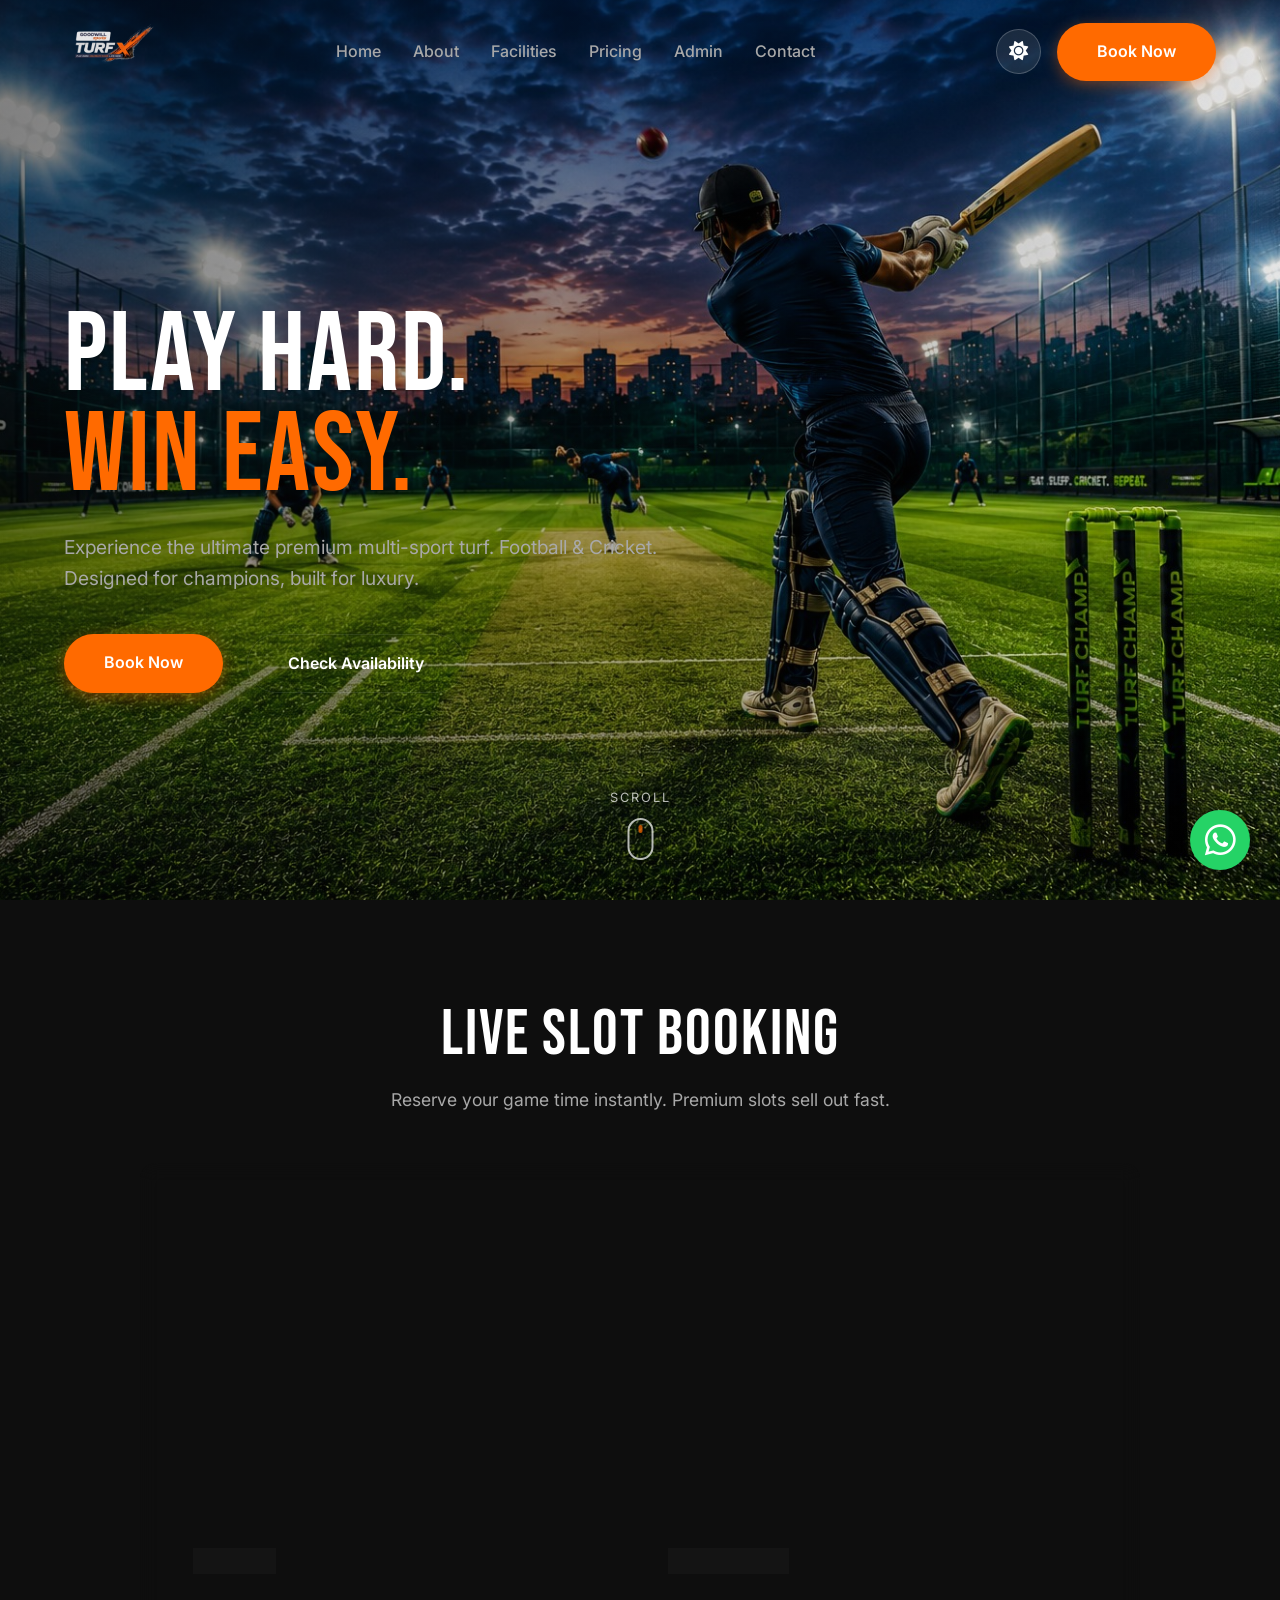
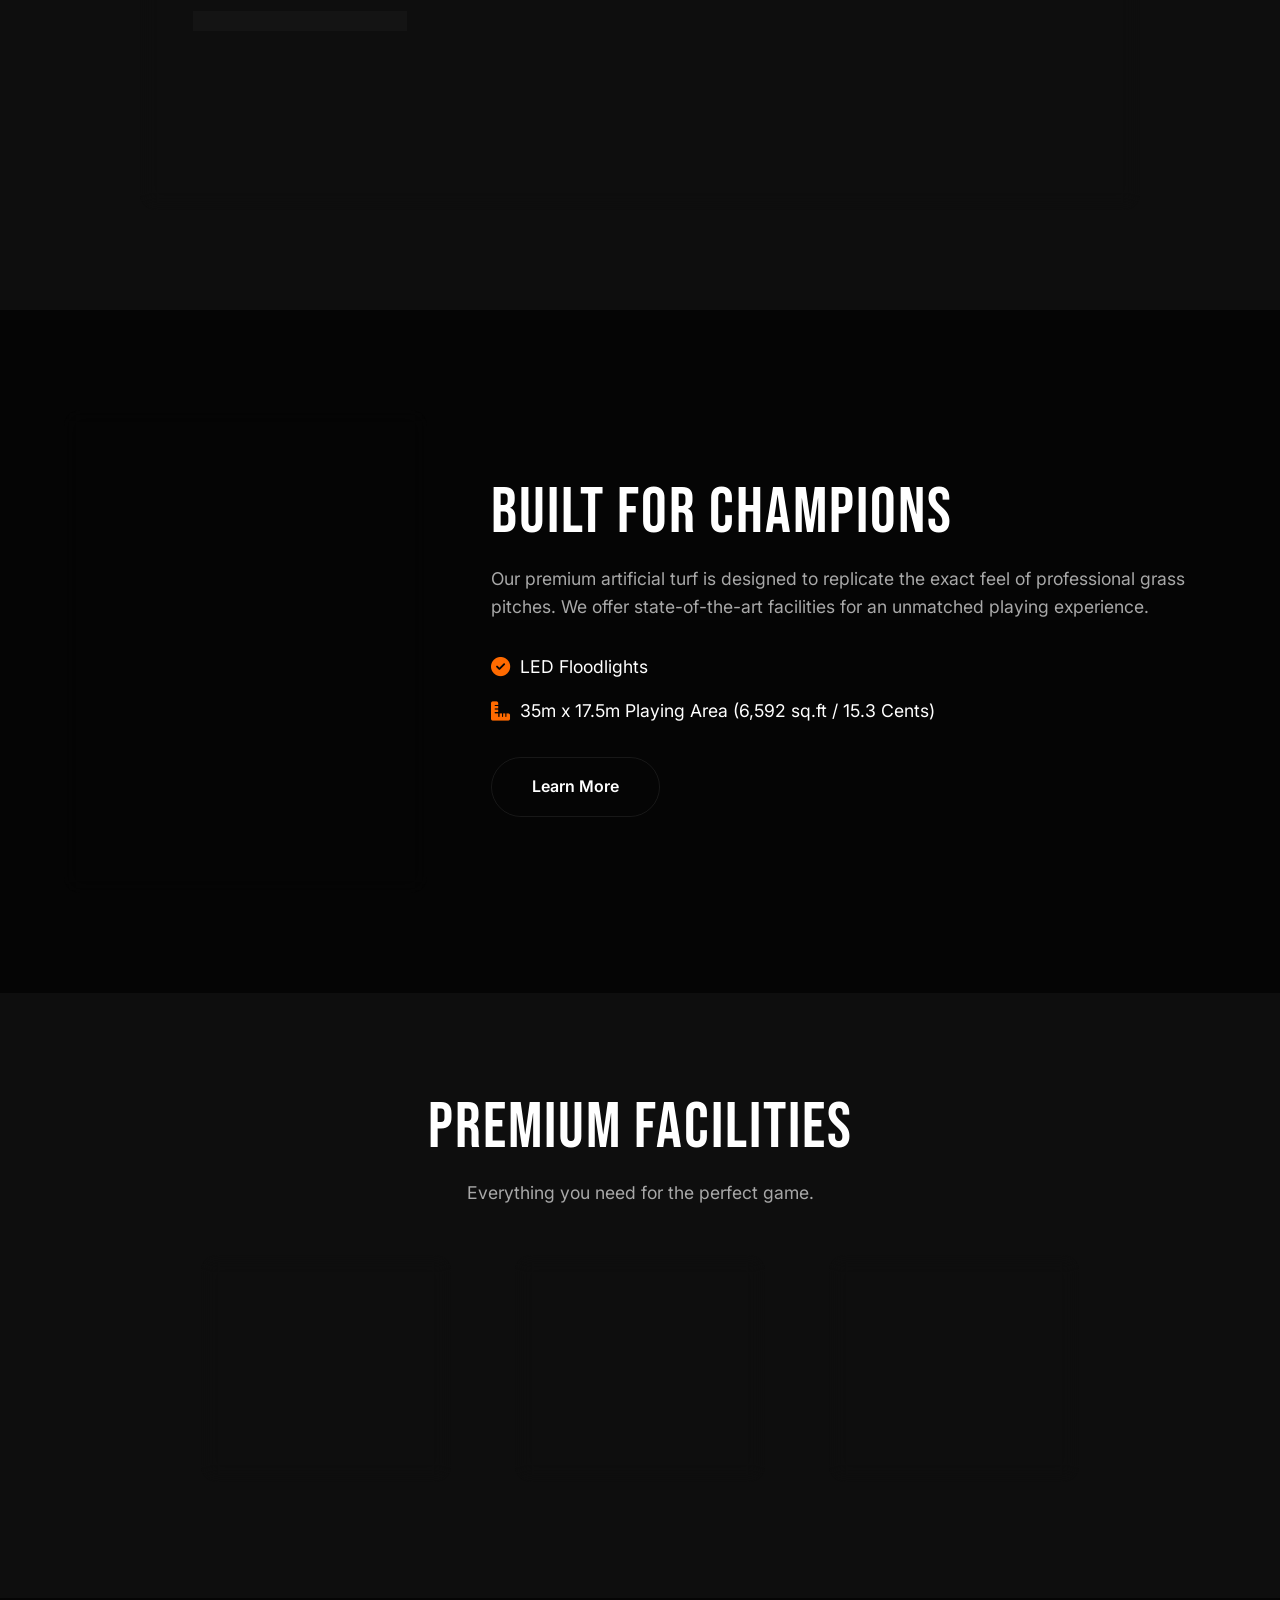
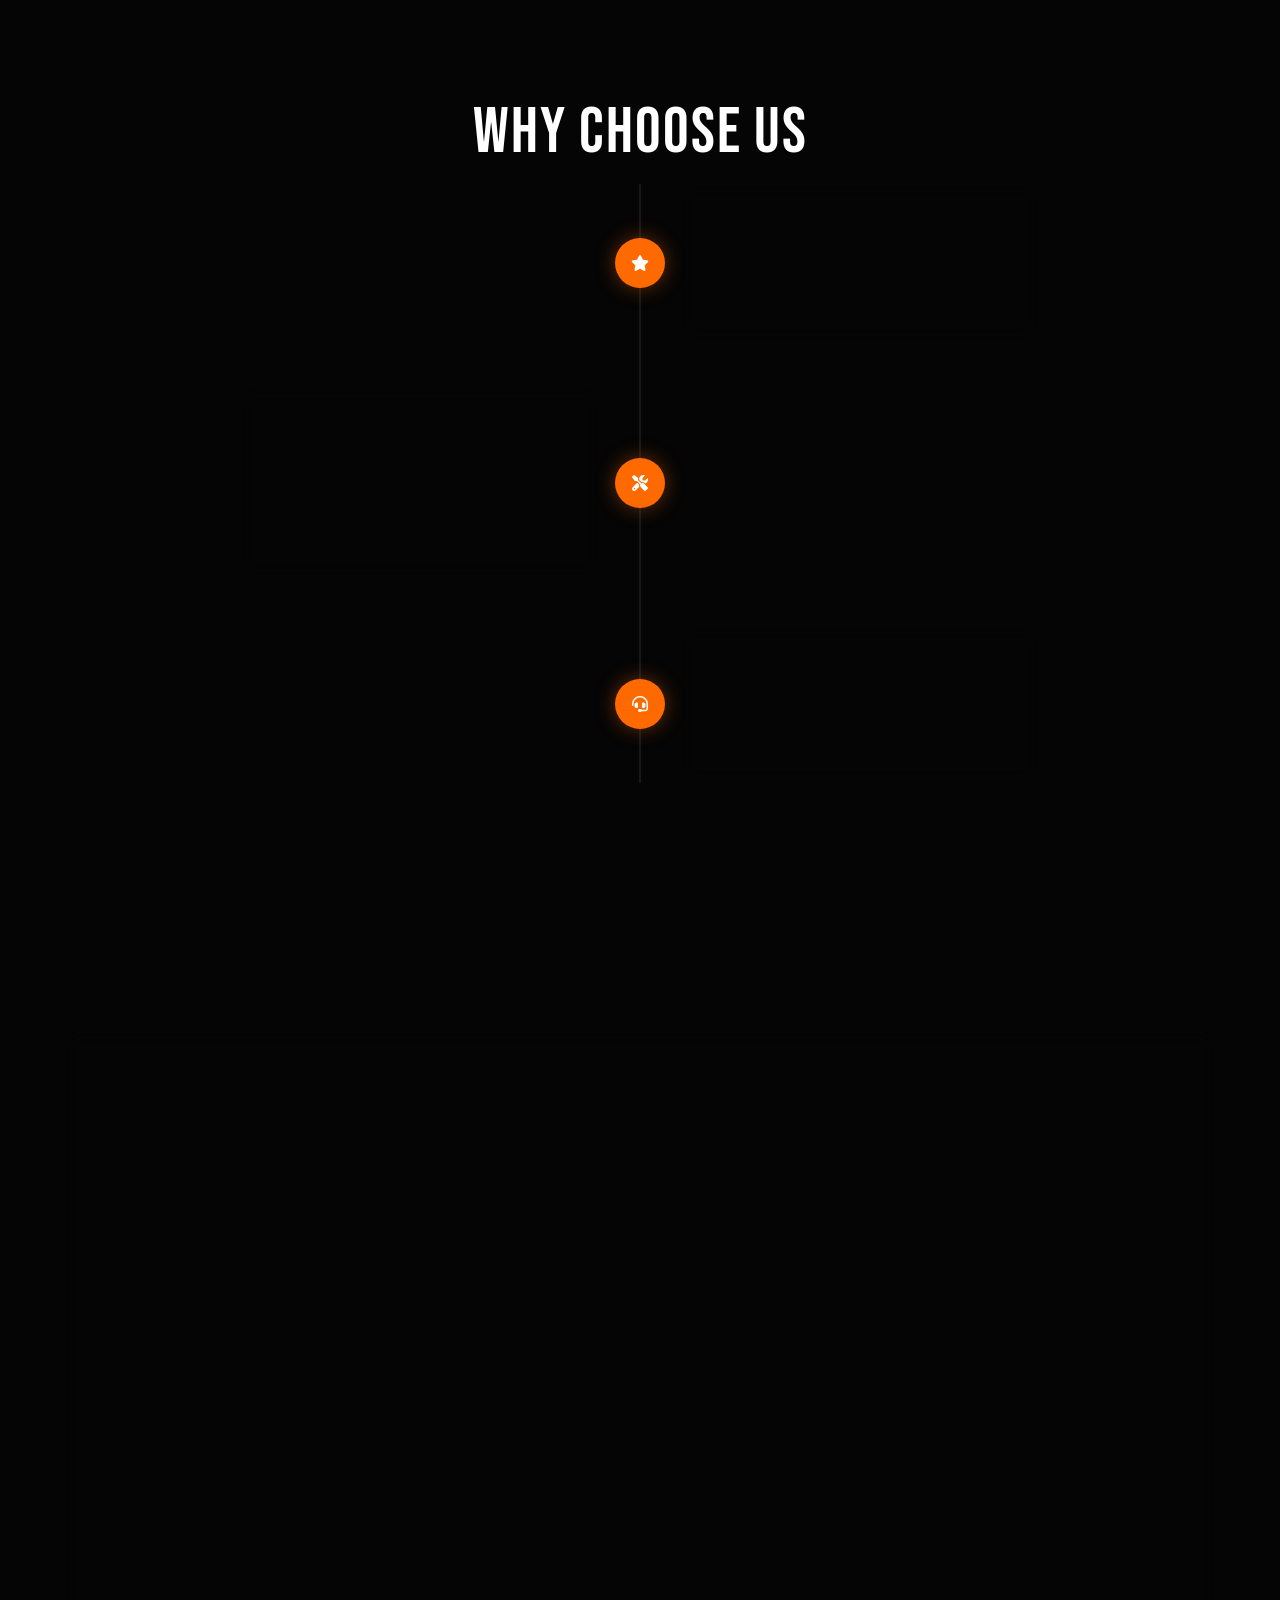
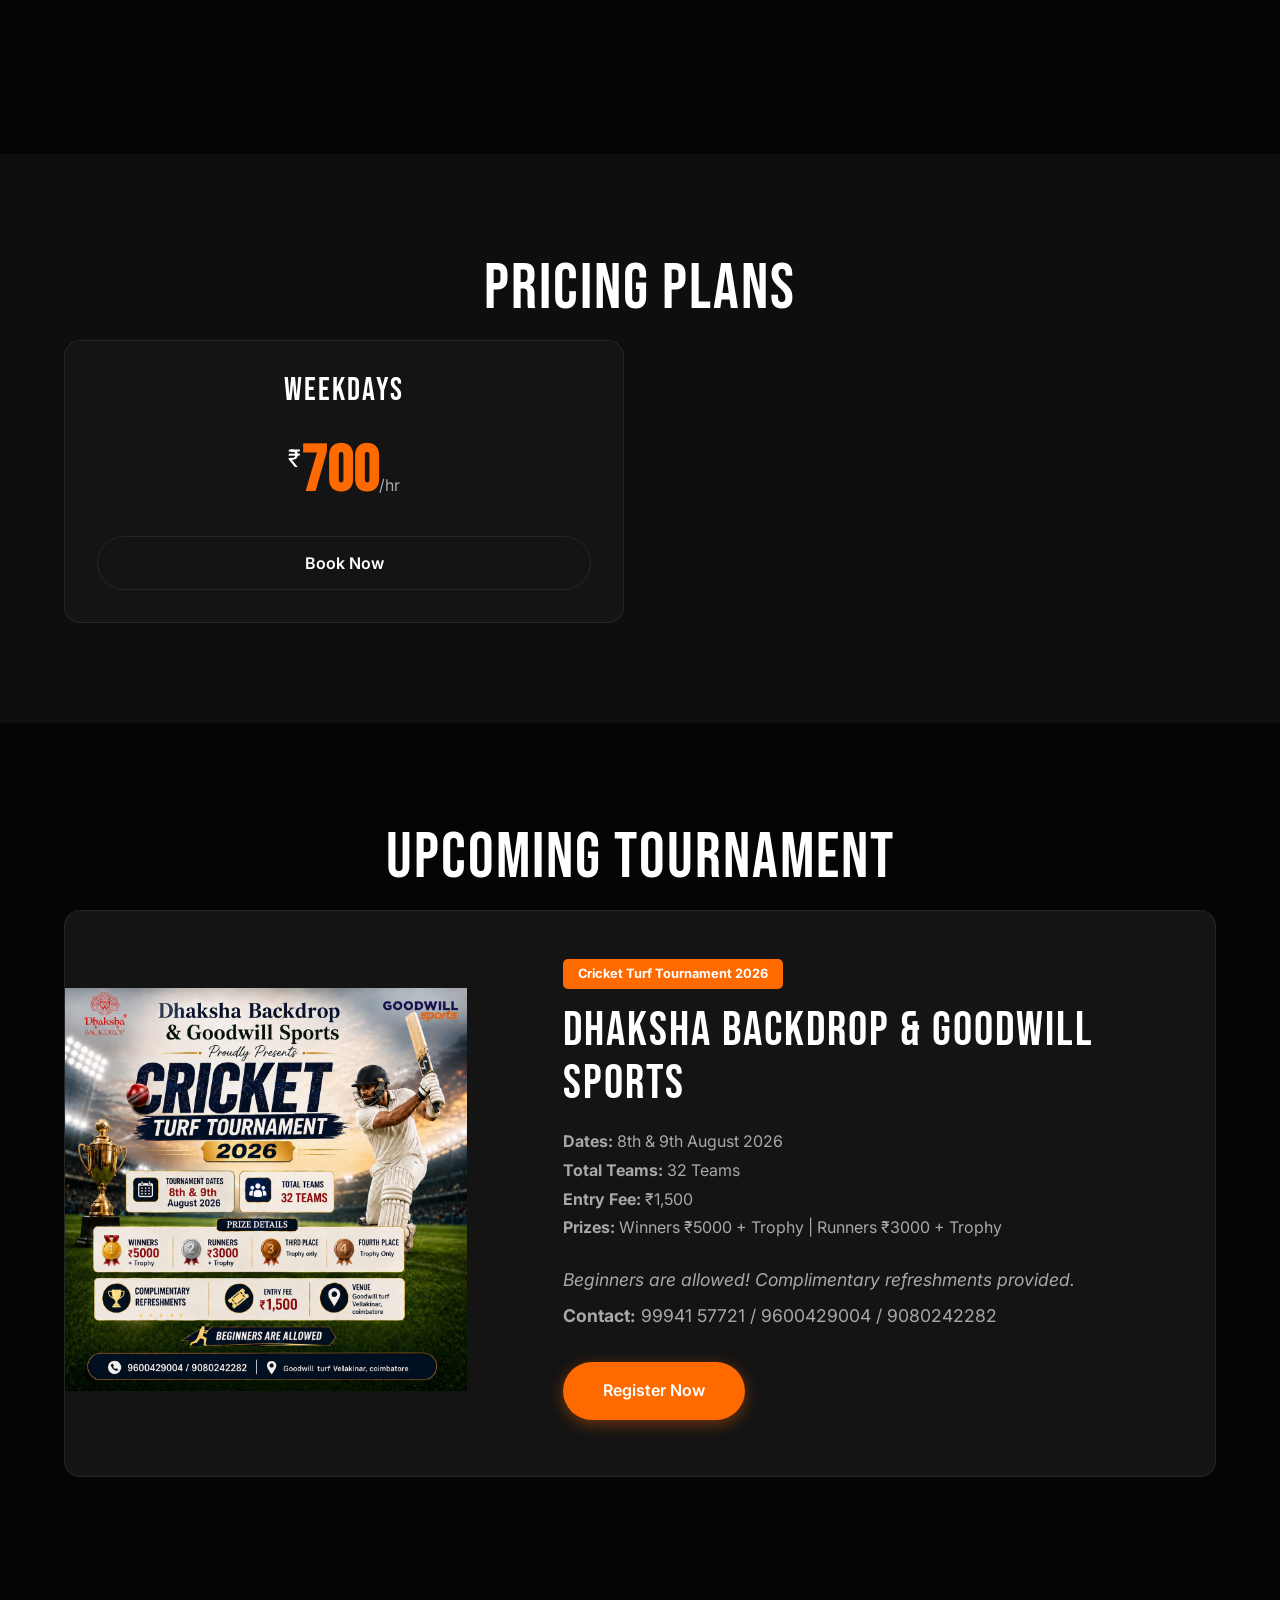
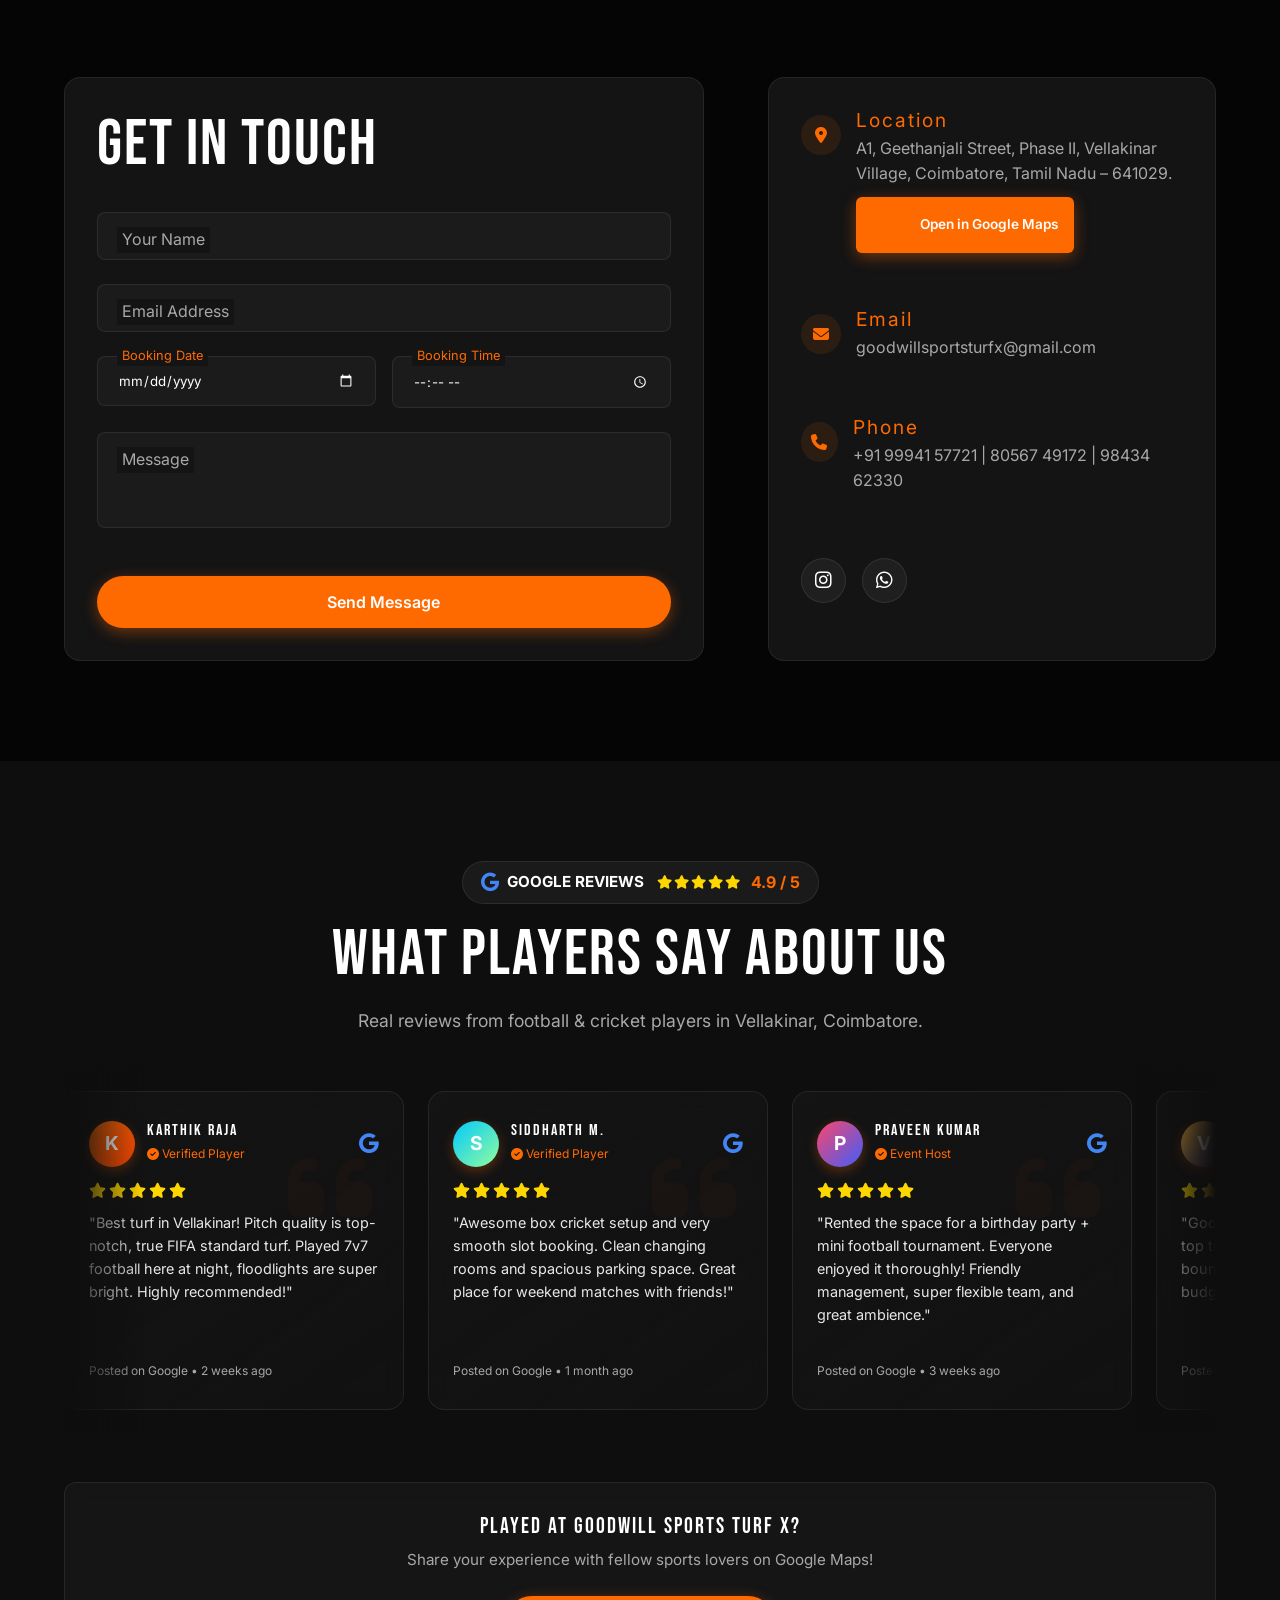
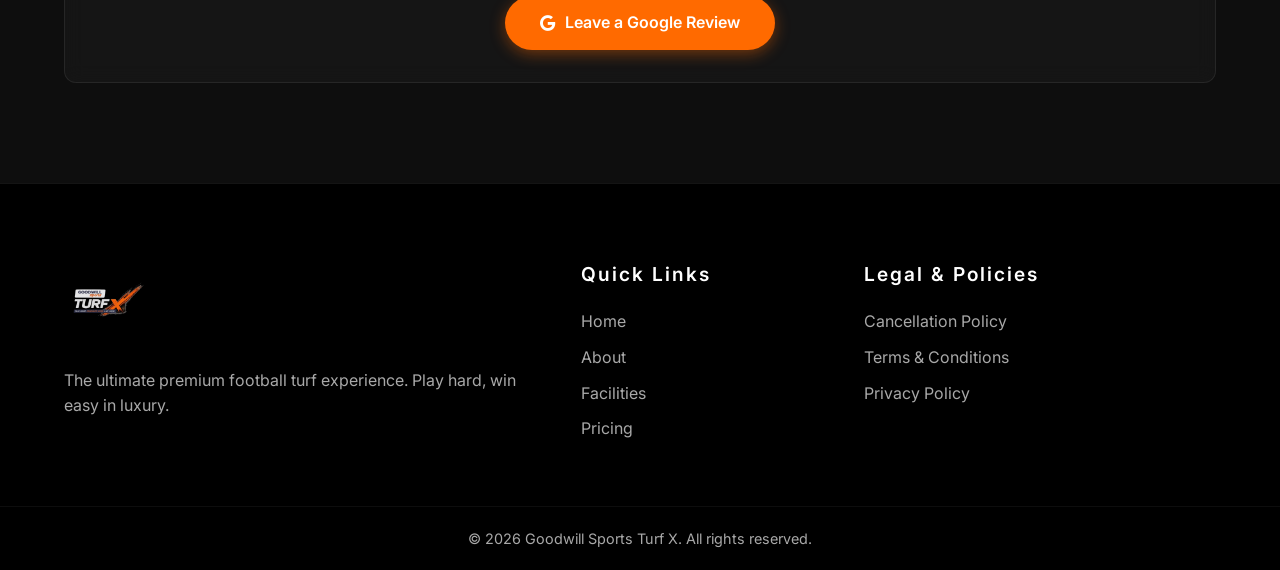
==== commit 09fbf04e: "Fix Vercel peer dependency build error and add SPA routing" ====
--- a/index.html
+++ b/index.html
@@ -144,36 +144,61 @@
                 <div class="booking-widget glass-card">
                     <div class="booking-controls" style="flex-wrap: wrap; gap: 20px;">
                         <div class="sport-filters" style="display: flex; gap: 10px; flex-wrap: wrap;">
-                            <button class="filter-btn active sport-btn" data-sport="football"><i
-                                    class="fas fa-futbol"></i> Football</button>
-                            <button class="filter-btn sport-btn" data-sport="cricket"><i
-                                    class="fas fa-baseball-ball"></i> Cricket</button>
+                            <button class="filter-btn active sport-btn" data-sport="all"><i class="fas fa-th-large"></i> All Sports</button>
+                            <button class="filter-btn sport-btn" data-sport="football"><i class="fas fa-futbol"></i> Football</button>
+                            <button class="filter-btn sport-btn" data-sport="cricket"><i class="fas fa-baseball-ball"></i> Cricket</button>
                         </div>
                         <div class="date-picker">
                             <i class="far fa-calendar-alt"></i>
-                            <input type="date" id="booking-date" value="2024-05-20">
+                            <input type="date" id="booking-date">
                         </div>
                         <div class="legend">
                             <span class="legend-item"><span class="dot dot-green"></span> Available</span>
                             <span class="legend-item"><span class="dot dot-orange"></span> Limited</span>
                             <span class="legend-item"><span class="dot dot-red"></span> Booked</span>
                         </div>
-                    </div>
+                        <div class="time-filters">
+                            <span style="font-size:0.85rem; color:var(--gray); margin-right:4px;"><i class="far fa-clock"></i> Filter Timing:</span>
+                            <button class="time-filter-btn active" data-time="all">All Timings (24 Hours)</button>
+                            <button class="time-filter-btn" data-time="morning"><i class="fas fa-sun" style="color:#f39c12;"></i> Morning (5AM - 12PM)</button>
+                            <button class="time-filter-btn" data-time="afternoon"><i class="fas fa-cloud-sun" style="color:#e67e22;"></i> Afternoon (12PM - 5PM)</button>
+                            <button class="time-filter-btn" data-time="evening"><i class="fas fa-cloud-moon" style="color:#9b59b6;"></i> Evening (5PM - 9PM)</button>
+                            <button class="time-filter-btn" data-time="night"><i class="fas fa-moon" style="color:#3498db;"></i> Night & Late Night (9PM - 5AM)</button>
+                        </div>
+                    </div>
+                    
                     <div class="slots-grid" id="slots-grid">
                         <!-- Populated by JS -->
                     </div>
-                    <form class="luxury-form mt-4" onsubmit="event.preventDefault(); var n = document.getElementById('b-name').value; var p = document.getElementById('b-phone').value; var d = document.getElementById('booking-date') ? document.getElementById('booking-date').value : ''; var text = 'Hi, I would like to book a slot on ' + d + '. Name: ' + n + ', Phone: ' + p; var waUrl = 'https://wa.me/919994157721?text=' + encodeURIComponent(text); showThankYouModal({ name: n, phone: p, date: d, waUrl: waUrl });"
+
+                    <!-- Selected Slot Banner -->
+                    <div id="selected-slot-banner" class="selected-slot-banner" style="display: none;">
+                        <div style="display: flex; align-items: center; gap: 10px;">
+                            <i class="fas fa-check-circle" style="color: var(--primary); font-size: 1.4rem;"></i>
+                            <div>
+                                <span style="font-size: 0.8rem; color: var(--gray); display: block;">SELECTED TIMING & SPORT:</span>
+                                <strong id="selected-slot-text" style="color: var(--white); font-size: 1.05rem;">-</strong>
+                            </div>
+                        </div>
+                        <span style="font-size: 0.8rem; background: rgba(255,106,0,0.2); color: var(--primary); padding: 4px 10px; border-radius: 12px; font-weight: 600;">Selected</span>
+                    </div>
+
+                    <form id="booking-form" class="luxury-form mt-4" onsubmit="handleBookingFormSubmit(event)"
                         style="text-align: left; padding-top: 1.5rem; border-top: 1px solid var(--border);">
                         <h3 style="margin-bottom: 1.5rem; font-size: 1.5rem;">Enter Your Details</h3>
-                        <div style="display: flex; gap: 1rem; margin-bottom: 1rem;">
-                            <div class="input-group" style="flex: 1;">
+                        <div style="display: flex; gap: 1rem; margin-bottom: 1rem; flex-wrap: wrap;">
+                            <div class="input-group" style="flex: 1; min-width: 220px;">
                                 <input type="text" id="b-name" required>
                                 <label for="b-name">Full Name</label>
                             </div>
-                            <div class="input-group" style="flex: 1;">
+                            <div class="input-group" style="flex: 1; min-width: 220px;">
                                 <input type="tel" id="b-phone" required>
                                 <label for="b-phone">Phone Number</label>
                             </div>
+                        </div>
+                        <div class="input-group" style="margin-bottom: 1rem;">
+                            <input type="text" id="b-timing" placeholder="Select slot above or type custom timing (e.g., 06:30 AM - 07:30 AM)">
+                            <label for="b-timing" style="top: -10px; font-size: 0.8rem; color: var(--primary);">Adjust Timing / Custom Time Slot</label>
                         </div>
                         <div class="booking-action text-center mt-2">
                             <button type="submit" class="btn btn-primary magnetic-btn w-100">Confirm Booking</button>
@@ -789,9 +814,8 @@
         <div class="booking-modal-content glass-card">
             <span class="modal-close" id="bookingModalClose"
                 style="top: 15px; right: 20px; font-size: 2rem;">&times;</span>
-            <h2 class="section-title" style="font-size: 2.5rem; margin-bottom: 1.5rem; text-align: center;">Book Your
-                Slot</h2>
-            <form class="luxury-form" onsubmit="event.preventDefault(); var n = document.getElementById('modal-name').value; var p = document.getElementById('modal-phone').value; var d = document.getElementById('modal-date').value; var text = 'Hi, I would like to book a slot on ' + d + '. Name: ' + n + ', Phone: ' + p; var waUrl = 'https://wa.me/919994157721?text=' + encodeURIComponent(text); showThankYouModal({ name: n, phone: p, date: d, waUrl: waUrl });">
+            <h2 class="section-title" style="font-size: 2.5rem; margin-bottom: 1.5rem; text-align: center;">Book Your Slot</h2>
+            <form class="luxury-form" onsubmit="event.preventDefault(); var n = document.getElementById('modal-name').value; var p = document.getElementById('modal-phone').value; var d = document.getElementById('modal-date').value; var t = document.getElementById('modal-custom-time') ? document.getElementById('modal-custom-time').value : ''; var text = 'Hi, I would like to book a slot on Goodwill Sports Turf X.' + (d ? '\nDate: ' + d : '') + (t ? '\nSlot Timing: ' + t : '') + '\nName: ' + n + '\nPhone: ' + p; var waUrl = 'https://wa.me/919994157721?text=' + encodeURIComponent(text); showThankYouModal({ name: n, phone: p, date: d, time: t, waUrl: waUrl });">
                 <div class="input-group" style="margin-bottom: 1.5rem;">
                     <input type="text" id="modal-name" required>
                     <label for="modal-name">Full Name</label>
@@ -802,11 +826,13 @@
                 </div>
                 <div class="input-group" style="margin-bottom: 1.5rem;">
                     <input type="date" id="modal-date" required>
-                    <label for="modal-date" style="top: -10px; font-size: 0.8rem; color: var(--primary);">Select
-                        Date</label>
-                </div>
-                <button type="submit" class="btn btn-primary magnetic-btn w-100" style="padding: 1.2rem;">Confirm
-                    Booking</button>
+                    <label for="modal-date" style="top: -10px; font-size: 0.8rem; color: var(--primary);">Select Date</label>
+                </div>
+                <div class="input-group" style="margin-bottom: 1.5rem;">
+                    <input type="text" id="modal-custom-time" placeholder="e.g. 06:30 AM - 08:30 AM or 2 Hours">
+                    <label for="modal-custom-time" style="top: -10px; font-size: 0.8rem; color: var(--primary);">Preferred Timing / Time Slot</label>
+                </div>
+                <button type="submit" class="btn btn-primary magnetic-btn w-100" style="padding: 1.2rem;">Confirm Booking</button>
             </form>
         </div>
     </div>
--- a/style.css
+++ b/style.css
@@ -2362,4 +2362,103 @@
     border-color: rgba(0, 0, 0, 0.1) !important;
 }
 
-
+/* ==================================================
+   ENHANCED SLOT TIMINGS & SELECTION STYLES
+================================================== */
+.time-filters {
+    display: flex;
+    gap: 8px;
+    flex-wrap: wrap;
+    align-items: center;
+    margin-top: 10px;
+    width: 100%;
+}
+
+.time-filter-btn {
+    padding: 6px 14px;
+    font-size: 0.85rem;
+    font-weight: 500;
+    border-radius: 20px;
+    background: rgba(255, 255, 255, 0.05);
+    color: var(--gray);
+    border: 1px solid var(--border);
+    cursor: pointer;
+    transition: all 0.3s ease;
+}
+
+.time-filter-btn:hover {
+    color: var(--white);
+    border-color: var(--primary);
+    background: rgba(255, 106, 0, 0.1);
+}
+
+.time-filter-btn.active {
+    background: var(--primary);
+    color: var(--white);
+    border-color: var(--primary);
+    box-shadow: 0 0 12px rgba(255, 106, 0, 0.4);
+}
+
+.slot {
+    cursor: pointer;
+    position: relative;
+    user-select: none;
+}
+
+.slot.selected {
+    background: rgba(255, 106, 0, 0.18) !important;
+    border-color: var(--primary) !important;
+    box-shadow: 0 0 18px rgba(255, 106, 0, 0.5) !important;
+    transform: scale(1.05) translateY(-3px) !important;
+}
+
+.slot.selected::after {
+    content: '\f00c';
+    font-family: 'Font Awesome 6 Free';
+    font-weight: 900;
+    position: absolute;
+    top: 6px;
+    right: 8px;
+    font-size: 0.75rem;
+    color: var(--primary);
+    background: rgba(255, 106, 0, 0.2);
+    width: 18px;
+    height: 18px;
+    border-radius: 50%;
+    display: flex;
+    align-items: center;
+    justify-content: center;
+}
+
+.selected-slot-banner {
+    background: linear-gradient(135deg, rgba(255, 106, 0, 0.15), rgba(255, 106, 0, 0.05));
+    border: 1px solid var(--primary);
+    border-radius: 10px;
+    padding: 12px 18px;
+    margin-bottom: 1.5rem;
+    display: flex;
+    align-items: center;
+    justify-content: space-between;
+    gap: 15px;
+    animation: fadeInBanner 0.4s ease-out;
+}
+
+@keyframes fadeInBanner {
+    from { opacity: 0; transform: translateY(-8px); }
+    to { opacity: 1; transform: translateY(0); }
+}
+
+@media (max-width: 768px) {
+    .time-filter-btn {
+        padding: 5px 10px;
+        font-size: 0.78rem;
+    }
+    .selected-slot-banner {
+        flex-direction: column;
+        align-items: flex-start;
+        gap: 8px;
+    }
+}
+
+
+
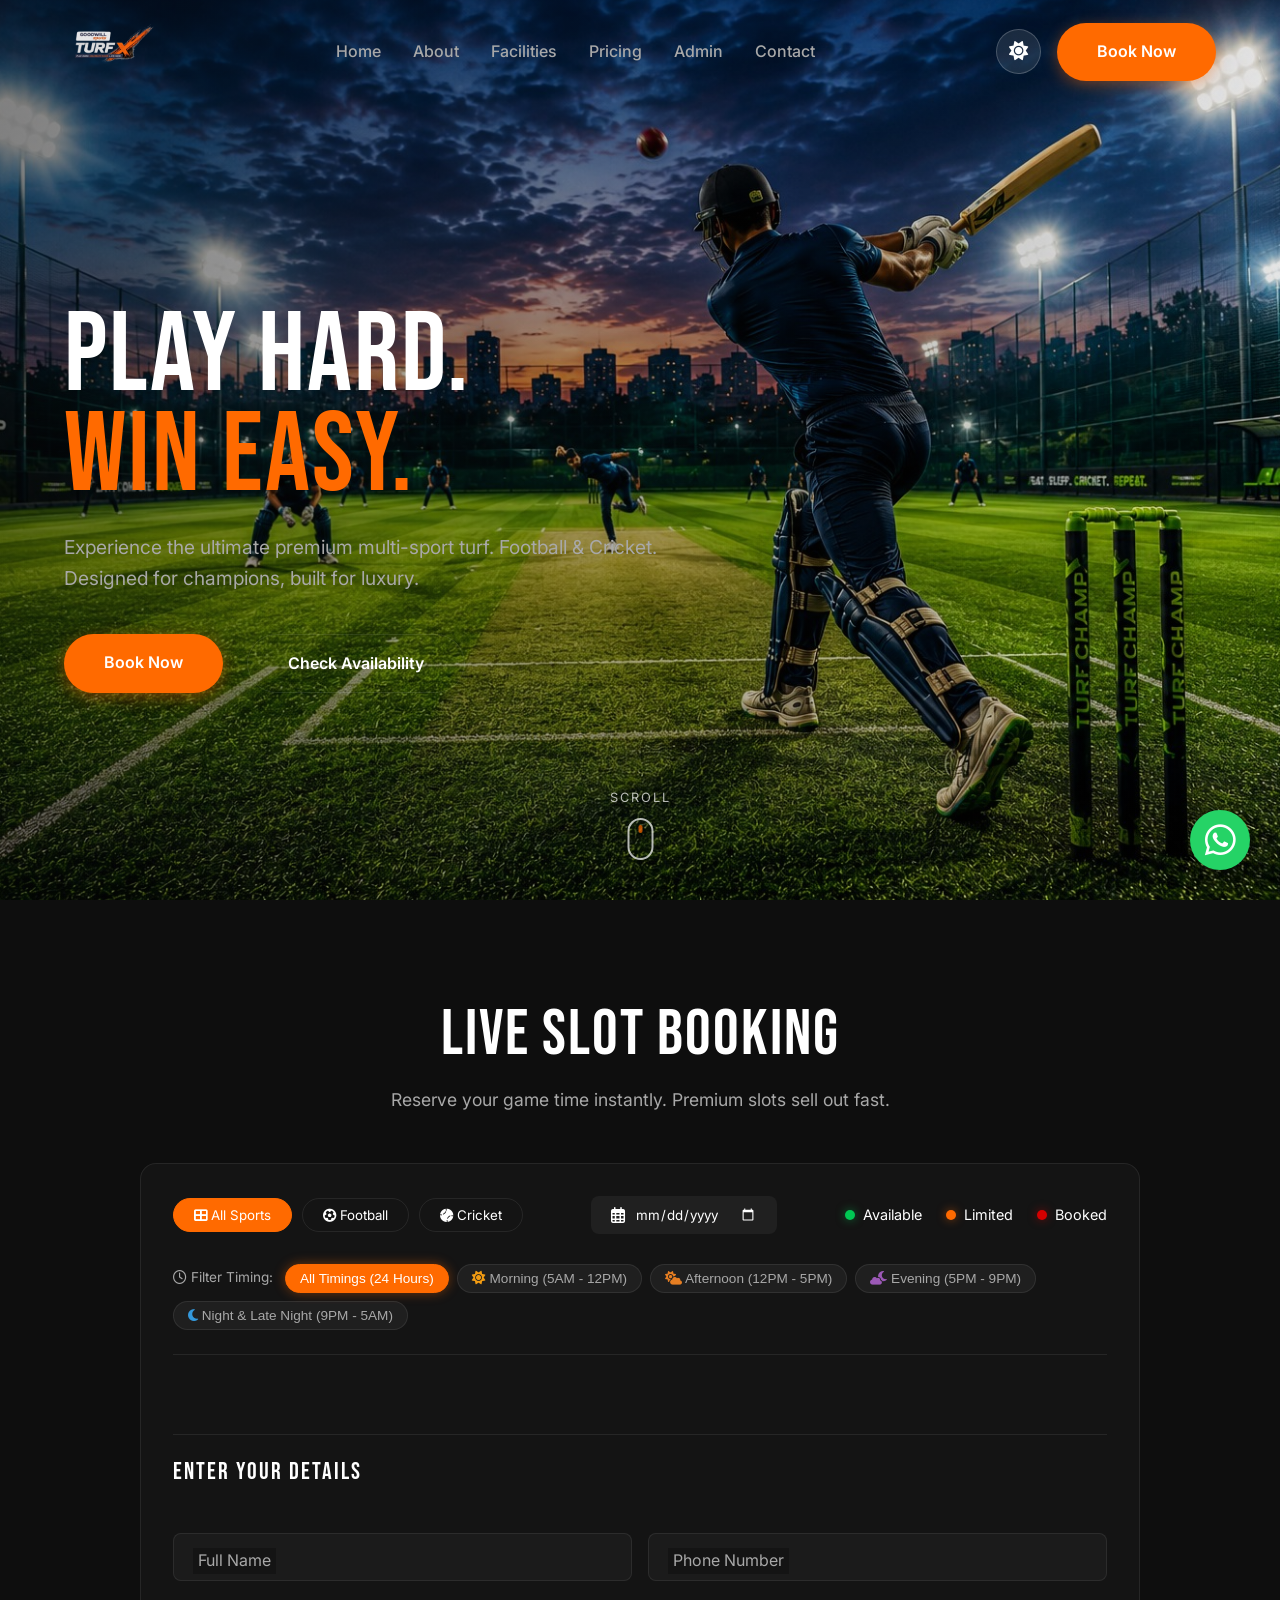
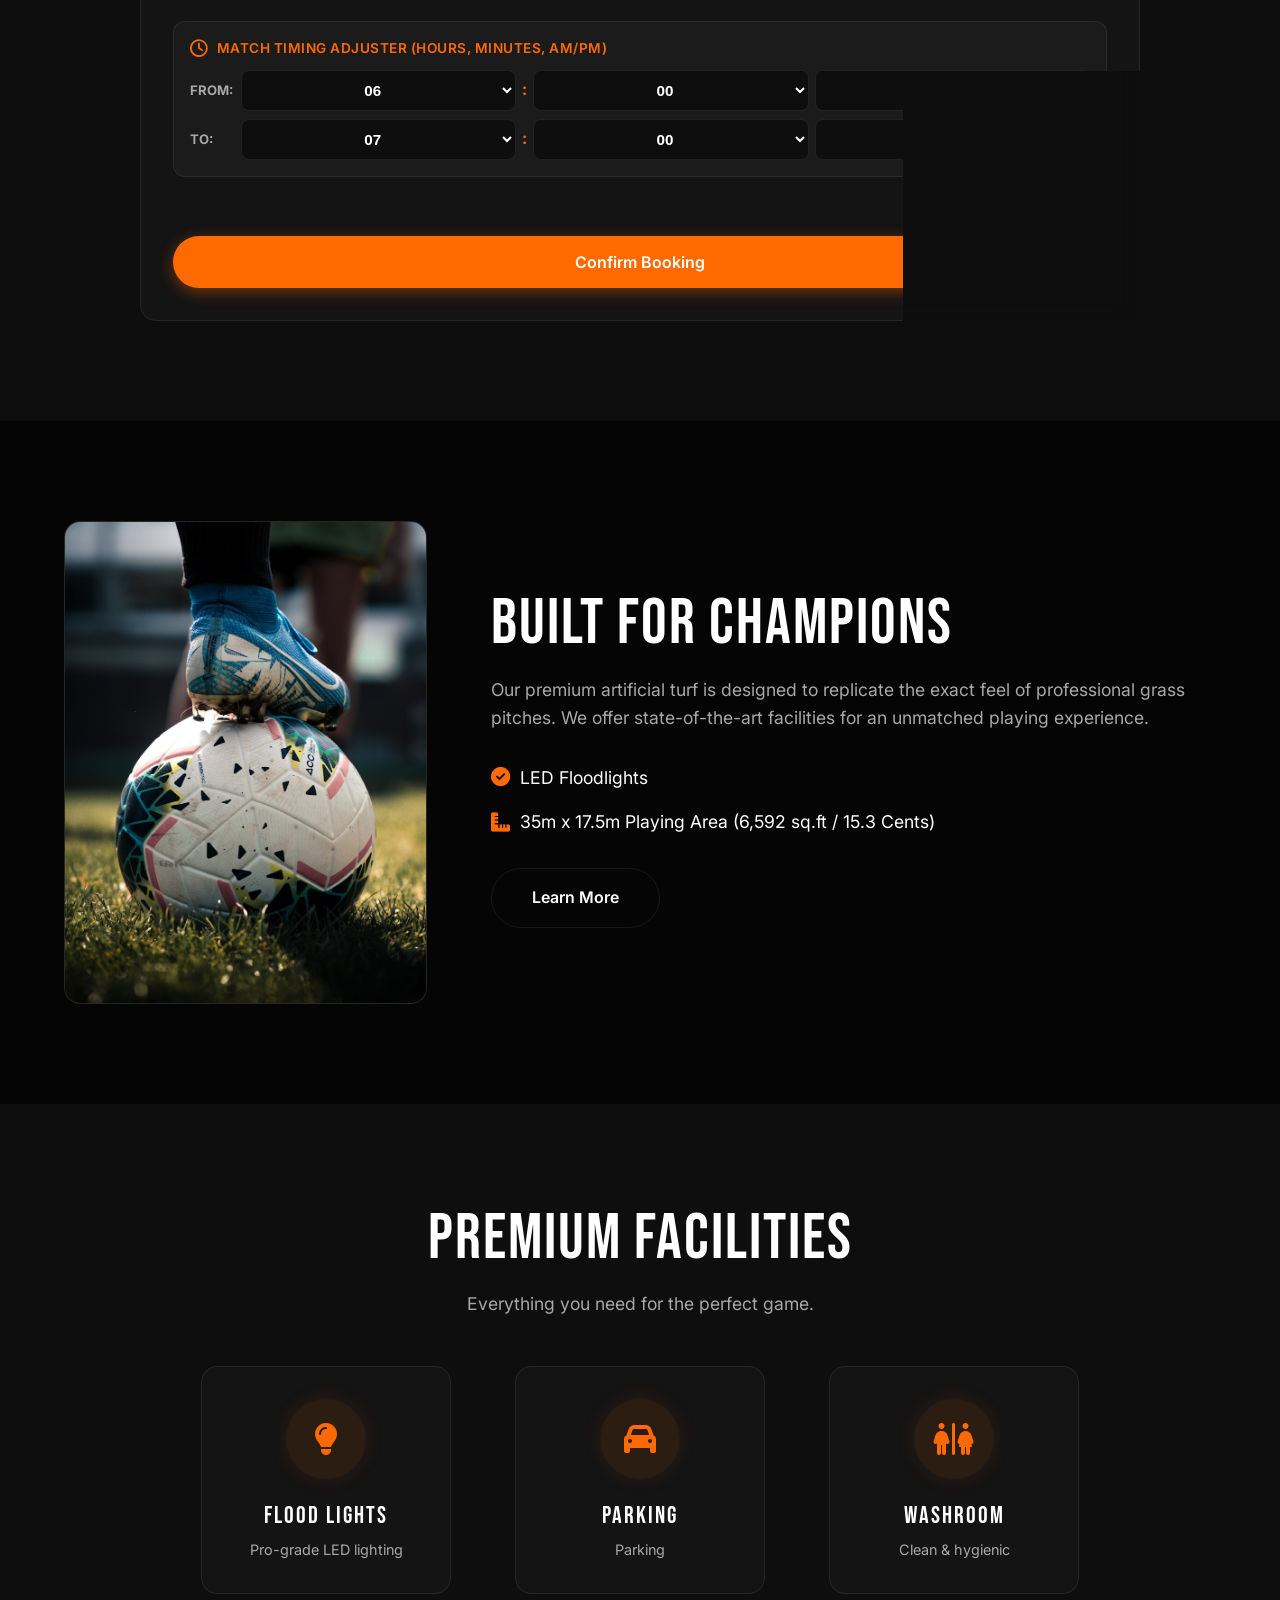
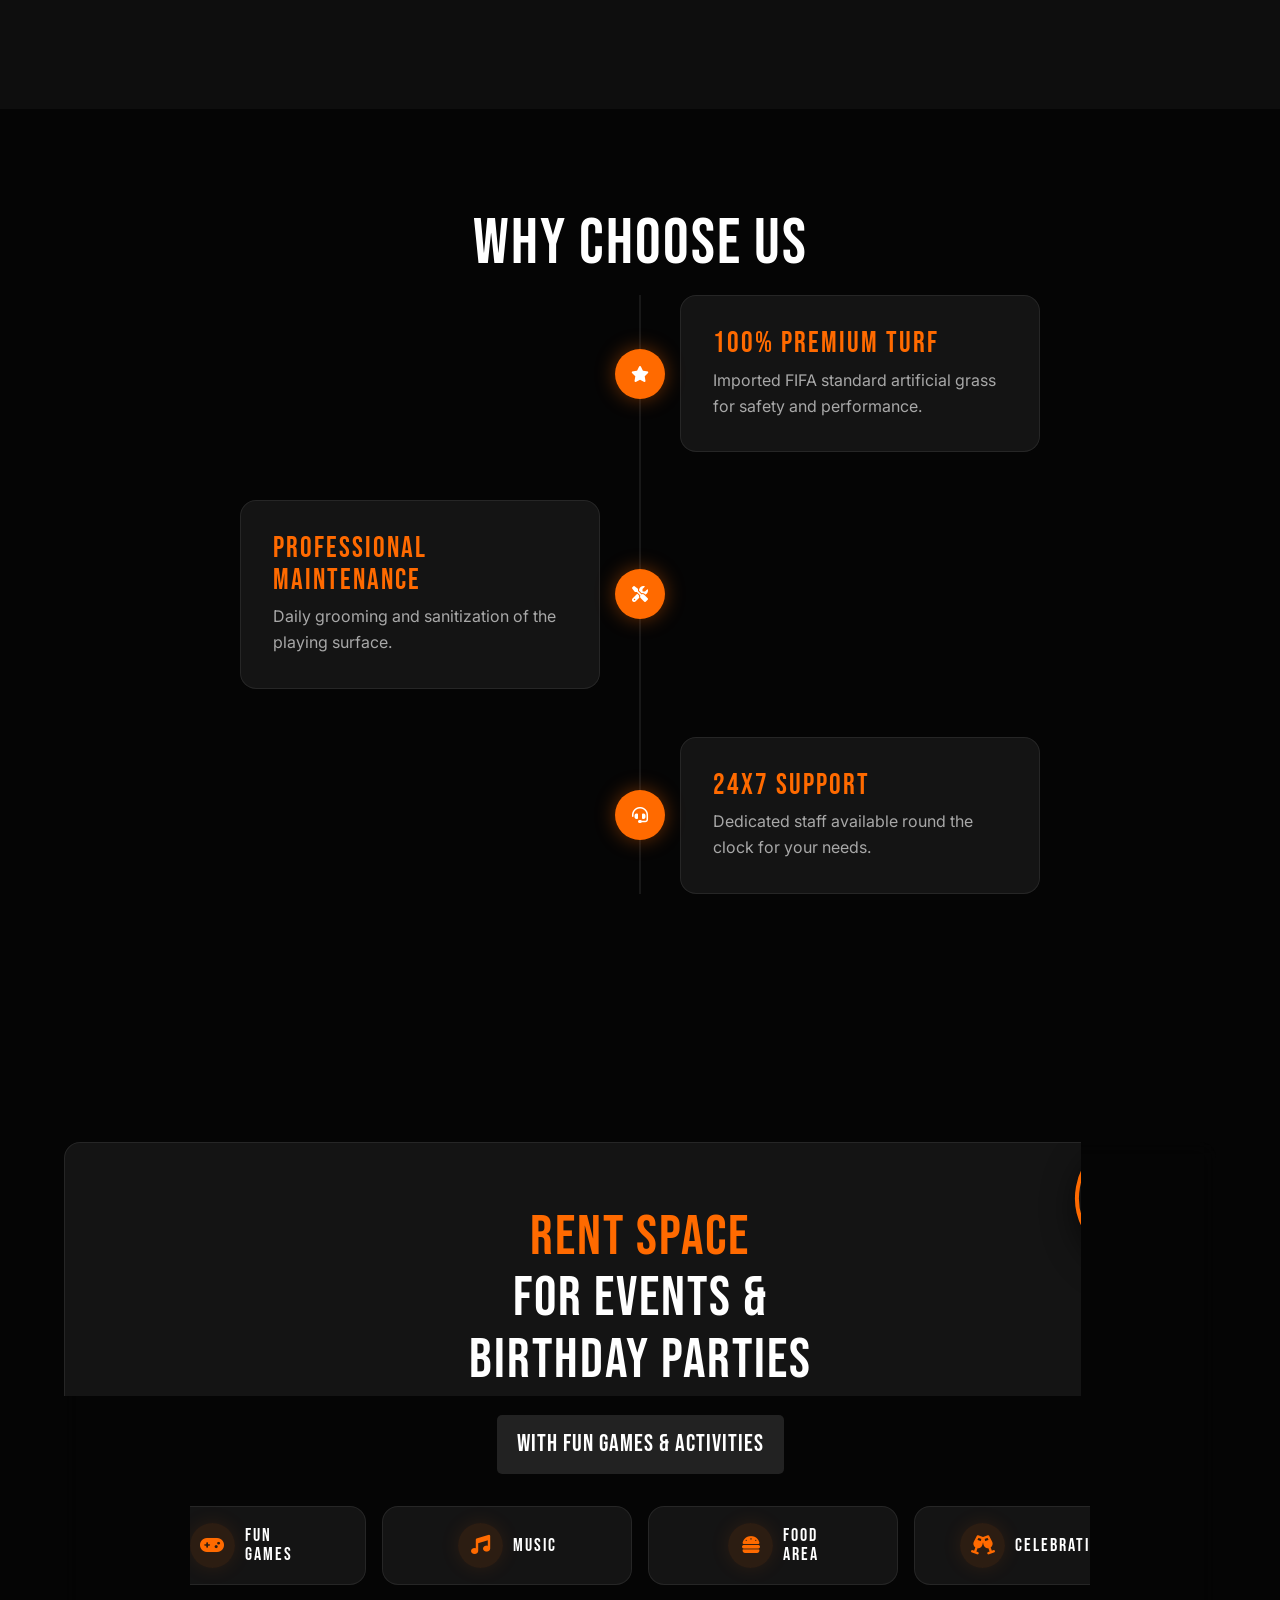
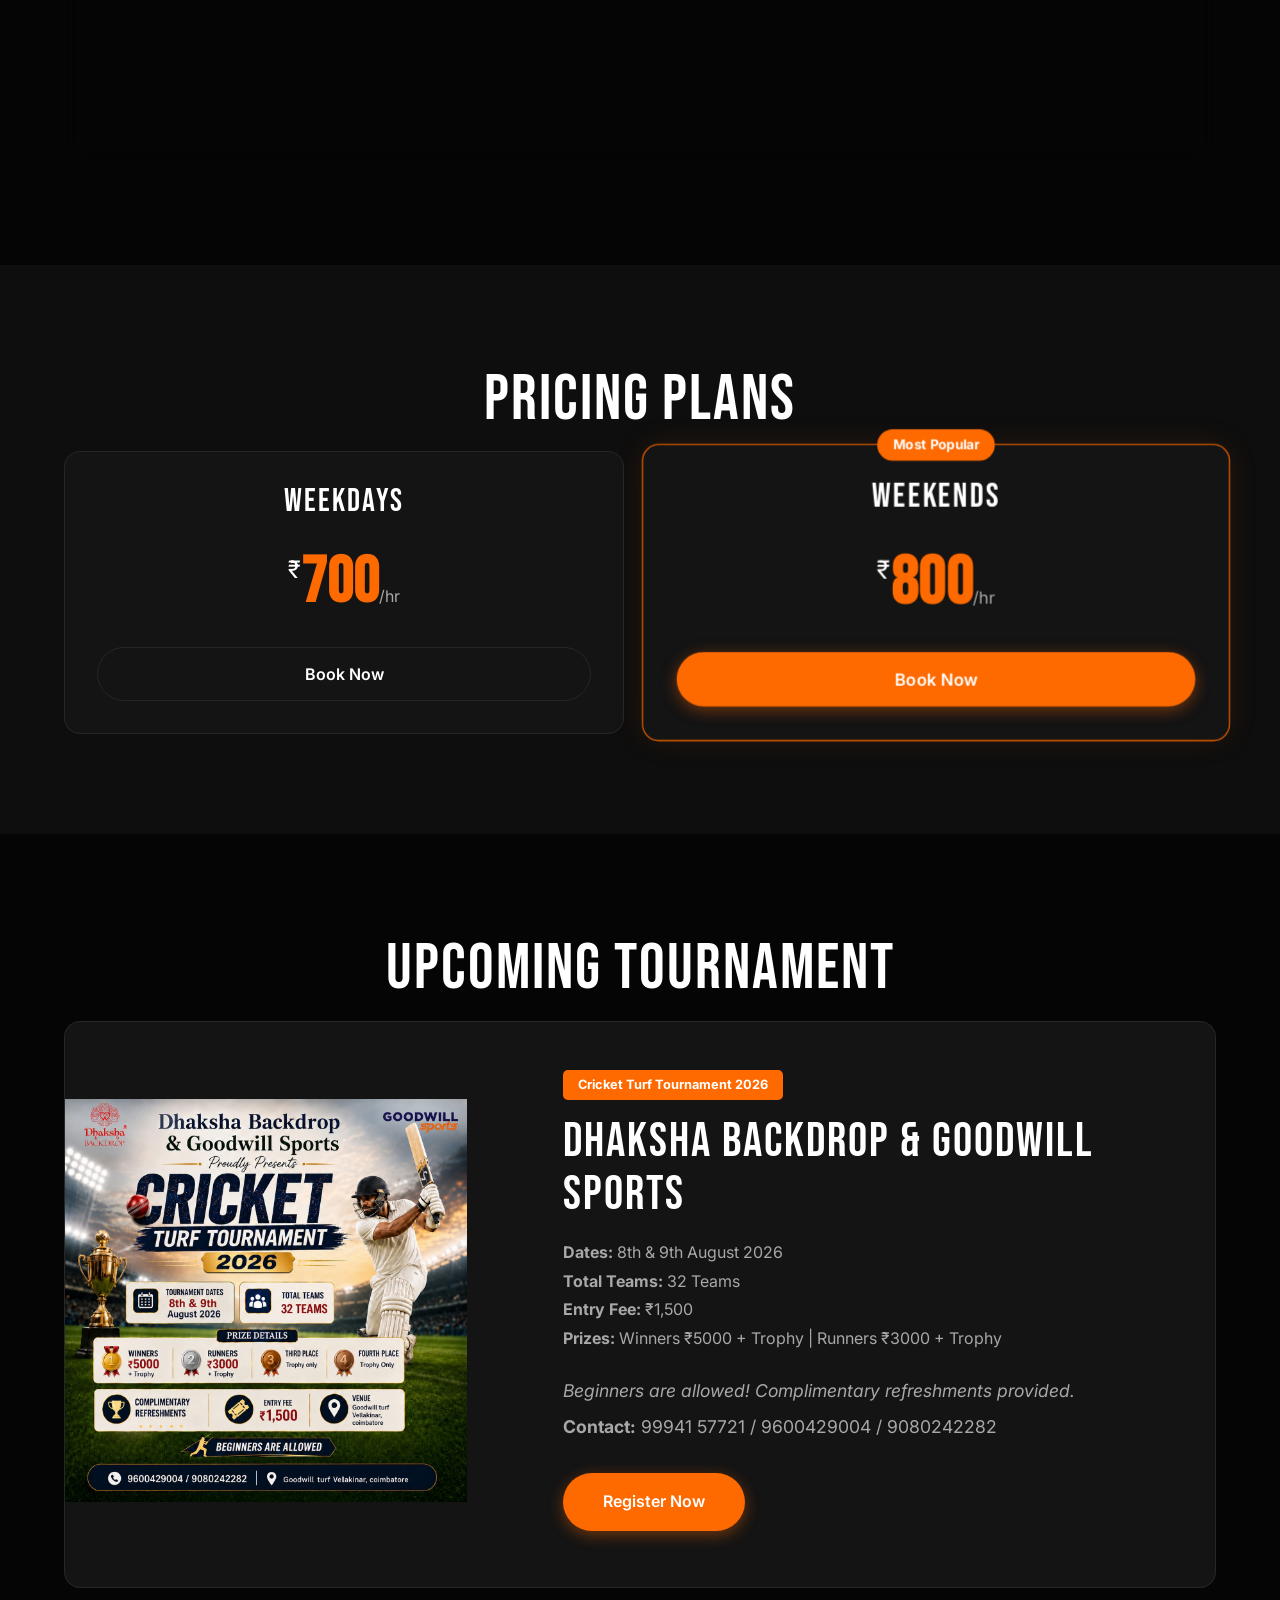
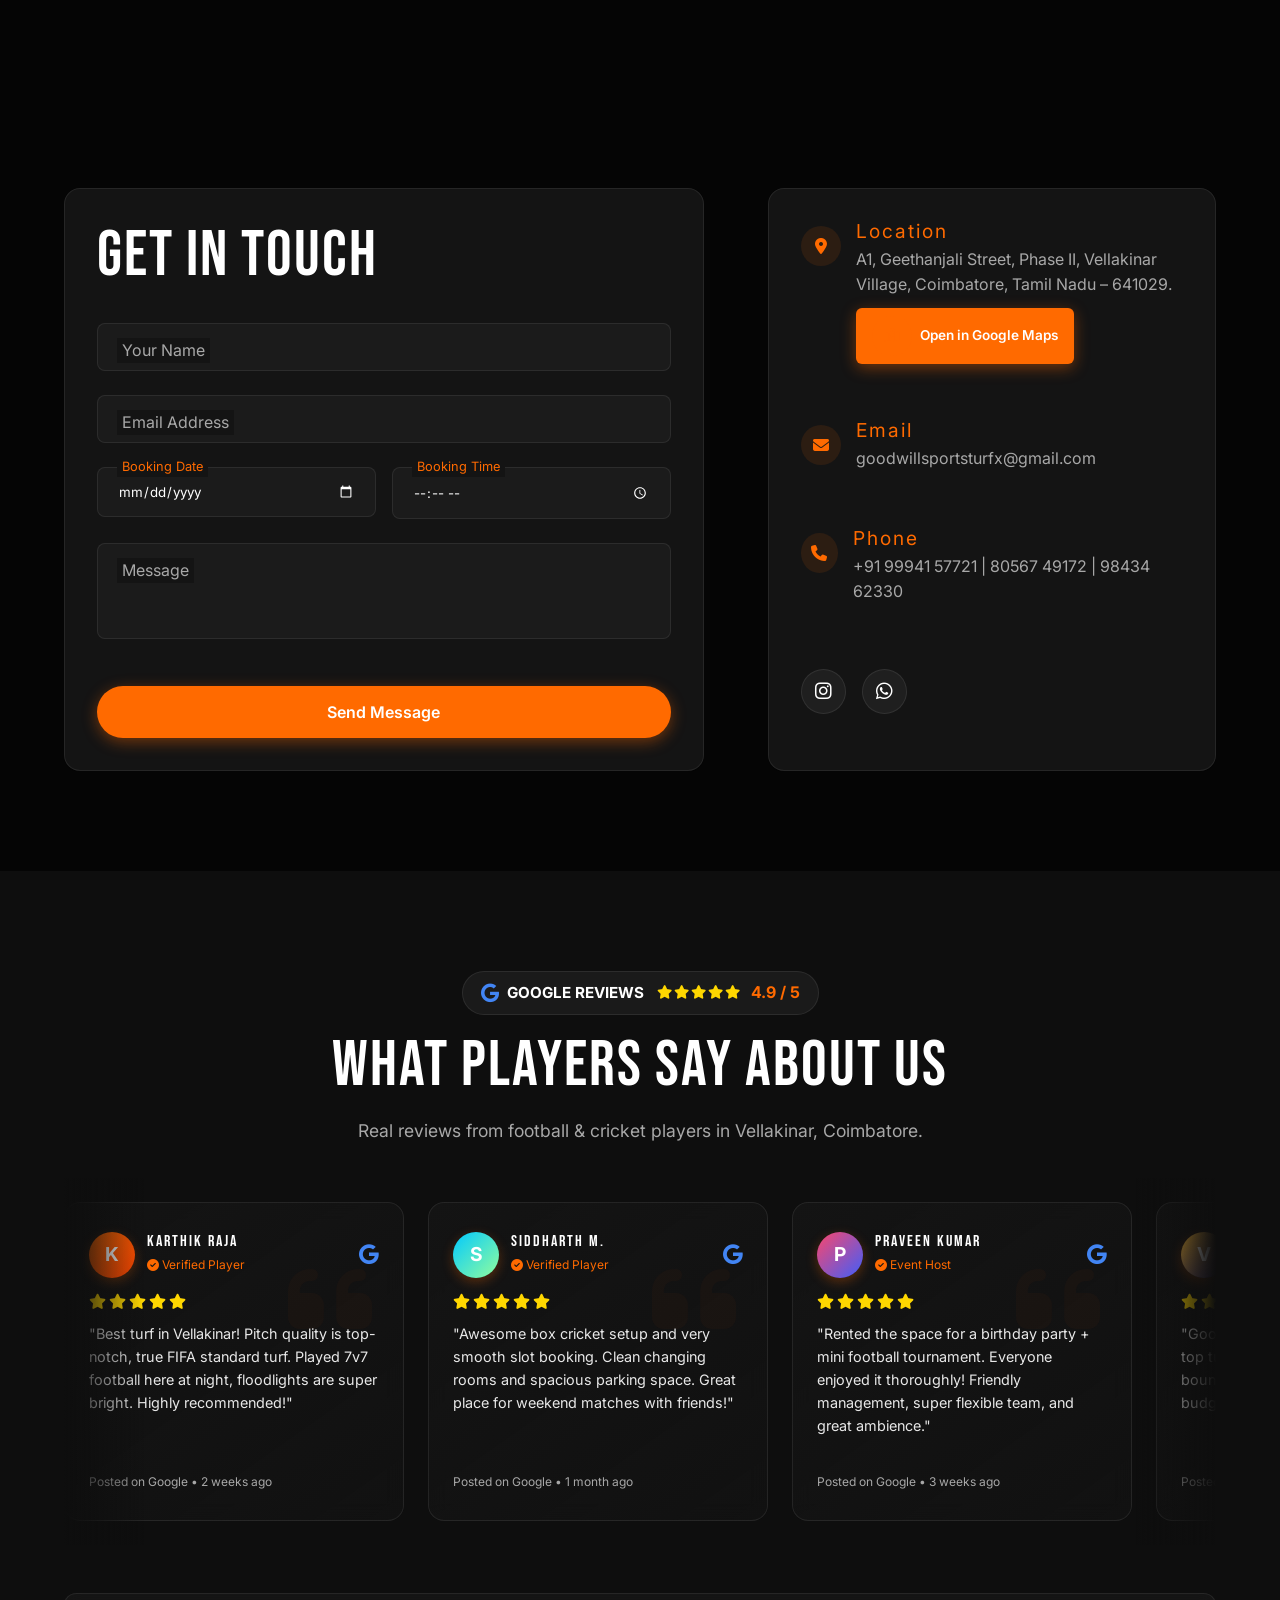
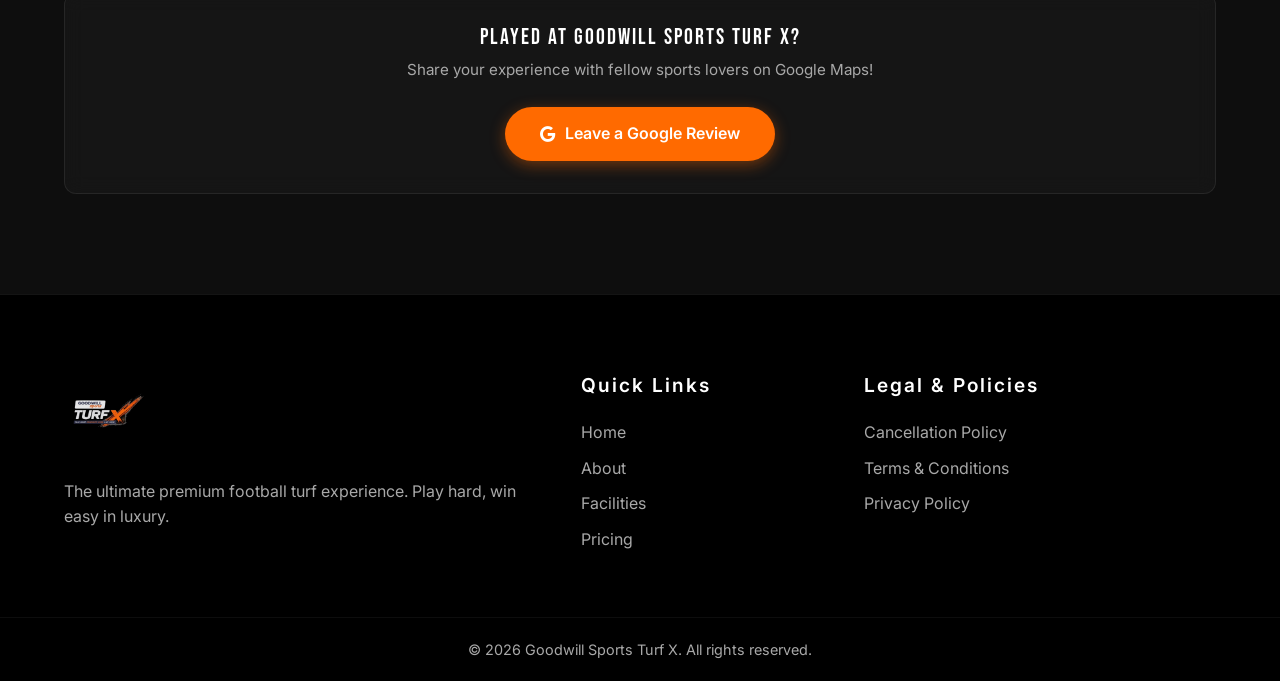
==== commit 2808f945: "Fix Vercel peer dependency build error and add SPA routiniyukg" ====
--- a/index.html
+++ b/index.html
@@ -196,9 +196,62 @@
                                 <label for="b-phone">Phone Number</label>
                             </div>
                         </div>
-                        <div class="input-group" style="margin-bottom: 1rem;">
-                            <input type="text" id="b-timing" placeholder="Select slot above or type custom timing (e.g., 06:30 AM - 07:30 AM)">
-                            <label for="b-timing" style="top: -10px; font-size: 0.8rem; color: var(--primary);">Adjust Timing / Custom Time Slot</label>
+                        <div class="time-adjuster-group">
+                            <label style="font-size: 0.85rem; color: var(--primary); font-weight: 600; margin-bottom: 10px; display: flex; align-items: center; gap: 8px; text-transform: uppercase; letter-spacing: 0.5px;">
+                                <i class="far fa-clock" style="font-size: 1.1rem;"></i> Match Timing Adjuster (Hours, Minutes, AM/PM)
+                            </label>
+
+                            <!-- Row 1: FROM -->
+                            <div style="display: flex; gap: 6px; align-items: center; margin-bottom: 8px;">
+                                <span style="font-size: 0.82rem; color: var(--gray); font-weight: 700; width: 45px; flex-shrink: 0;">FROM:</span>
+                                
+                                <select id="b-start-hour" class="time-select-pill" style="flex: 1;">
+                                    <option value="01">01</option><option value="02">02</option><option value="03">03</option>
+                                    <option value="04">04</option><option value="05">05</option><option value="06" selected>06</option>
+                                    <option value="07">07</option><option value="08">08</option><option value="09">09</option>
+                                    <option value="10">10</option><option value="11">11</option><option value="12">12</option>
+                                </select>
+                                
+                                <span style="font-weight: bold; color: var(--primary);">:</span>
+
+                                <select id="b-start-min" class="time-select-pill" style="flex: 1;">
+                                    <option value="00" selected>00</option>
+                                    <option value="15">15</option>
+                                    <option value="30">30</option>
+                                    <option value="45">45</option>
+                                </select>
+
+                                <select id="b-start-ampm" class="time-select-pill" style="flex: 1;">
+                                    <option value="AM">AM</option>
+                                    <option value="PM" selected>PM</option>
+                                </select>
+                            </div>
+
+                            <!-- Row 2: TO -->
+                            <div style="display: flex; gap: 6px; align-items: center;">
+                                <span style="font-size: 0.82rem; color: var(--gray); font-weight: 700; width: 45px; flex-shrink: 0;">TO:</span>
+
+                                <select id="b-end-hour" class="time-select-pill" style="flex: 1;">
+                                    <option value="01">01</option><option value="02">02</option><option value="03">03</option>
+                                    <option value="04">04</option><option value="05">05</option><option value="06">06</option>
+                                    <option value="07" selected>07</option><option value="08">08</option><option value="09">09</option>
+                                    <option value="10">10</option><option value="11">11</option><option value="12">12</option>
+                                </select>
+                                
+                                <span style="font-weight: bold; color: var(--primary);">:</span>
+
+                                <select id="b-end-min" class="time-select-pill" style="flex: 1;">
+                                    <option value="00" selected>00</option>
+                                    <option value="15">15</option>
+                                    <option value="30">30</option>
+                                    <option value="45">45</option>
+                                </select>
+
+                                <select id="b-end-ampm" class="time-select-pill" style="flex: 1;">
+                                    <option value="AM">AM</option>
+                                    <option value="PM" selected>PM</option>
+                                </select>
+                            </div>
                         </div>
                         <div class="booking-action text-center mt-2">
                             <button type="submit" class="btn btn-primary magnetic-btn w-100">Confirm Booking</button>
@@ -814,25 +867,64 @@
         <div class="booking-modal-content glass-card">
             <span class="modal-close" id="bookingModalClose"
                 style="top: 15px; right: 20px; font-size: 2rem;">&times;</span>
-            <h2 class="section-title" style="font-size: 2.5rem; margin-bottom: 1.5rem; text-align: center;">Book Your Slot</h2>
-            <form class="luxury-form" onsubmit="event.preventDefault(); var n = document.getElementById('modal-name').value; var p = document.getElementById('modal-phone').value; var d = document.getElementById('modal-date').value; var t = document.getElementById('modal-custom-time') ? document.getElementById('modal-custom-time').value : ''; var text = 'Hi, I would like to book a slot on Goodwill Sports Turf X.' + (d ? '\nDate: ' + d : '') + (t ? '\nSlot Timing: ' + t : '') + '\nName: ' + n + '\nPhone: ' + p; var waUrl = 'https://wa.me/919994157721?text=' + encodeURIComponent(text); showThankYouModal({ name: n, phone: p, date: d, time: t, waUrl: waUrl });">
-                <div class="input-group" style="margin-bottom: 1.5rem;">
+            <h2 class="section-title" style="font-size: 1.8rem; margin-bottom: 1rem; text-align: center;">Book Your Slot</h2>
+            <form class="luxury-form" onsubmit="event.preventDefault(); var n = document.getElementById('modal-name').value; var p = document.getElementById('modal-phone').value; var d = document.getElementById('modal-date').value; var sh = document.getElementById('modal-start-hour').value; var sm = document.getElementById('modal-start-min').value; var sa = document.getElementById('modal-start-ampm').value; var eh = document.getElementById('modal-end-hour').value; var em = document.getElementById('modal-end-min').value; var ea = document.getElementById('modal-end-ampm').value; var t = sh + ':' + sm + ' ' + sa + ' - ' + eh + ':' + em + ' ' + ea; var text = 'Hi, I would like to book a slot on Goodwill Sports Turf X.' + (d ? '\nDate: ' + d : '') + '\nSlot Timing: ' + t + '\nName: ' + n + '\nPhone: ' + p; var waUrl = 'https://wa.me/919994157721?text=' + encodeURIComponent(text); showThankYouModal({ name: n, phone: p, date: d, time: t, waUrl: waUrl });">
+                <div class="input-group" style="margin-bottom: 1rem;">
                     <input type="text" id="modal-name" required>
                     <label for="modal-name">Full Name</label>
                 </div>
-                <div class="input-group" style="margin-bottom: 1.5rem;">
+                <div class="input-group" style="margin-bottom: 1rem;">
                     <input type="tel" id="modal-phone" required>
                     <label for="modal-phone">Phone Number</label>
                 </div>
-                <div class="input-group" style="margin-bottom: 1.5rem;">
+                <div class="input-group" style="margin-bottom: 1rem;">
                     <input type="date" id="modal-date" required>
                     <label for="modal-date" style="top: -10px; font-size: 0.8rem; color: var(--primary);">Select Date</label>
                 </div>
-                <div class="input-group" style="margin-bottom: 1.5rem;">
-                    <input type="text" id="modal-custom-time" placeholder="e.g. 06:30 AM - 08:30 AM or 2 Hours">
-                    <label for="modal-custom-time" style="top: -10px; font-size: 0.8rem; color: var(--primary);">Preferred Timing / Time Slot</label>
-                </div>
-                <button type="submit" class="btn btn-primary magnetic-btn w-100" style="padding: 1.2rem;">Confirm Booking</button>
+                <div class="time-adjuster-group" style="margin-bottom: 1.1rem; padding: 0.8rem 0.9rem;">
+                    <label style="font-size: 0.8rem; color: var(--primary); font-weight: 600; margin-bottom: 8px; display: flex; align-items: center; gap: 6px; text-transform: uppercase; letter-spacing: 0.5px;">
+                        <i class="far fa-clock" style="font-size: 1rem;"></i> Timing Adjuster (Hours, Mins, AM/PM)
+                    </label>
+                    
+                    <!-- Row 1: FROM -->
+                    <div style="display: flex; gap: 4px; align-items: center; margin-bottom: 6px;">
+                        <span style="font-size: 0.78rem; color: var(--gray); font-weight: 700; width: 40px; flex-shrink: 0;">FROM:</span>
+                        <select id="modal-start-hour" class="time-select-pill" style="flex: 1; padding: 6px 4px; font-size: 0.88rem;">
+                            <option value="01">01</option><option value="02">02</option><option value="03">03</option>
+                            <option value="04">04</option><option value="05">05</option><option value="06" selected>06</option>
+                            <option value="07">07</option><option value="08">08</option><option value="09">09</option>
+                            <option value="10">10</option><option value="11">11</option><option value="12">12</option>
+                        </select>
+                        <span style="font-weight: bold; color: var(--primary);">:</span>
+                        <select id="modal-start-min" class="time-select-pill" style="flex: 1; padding: 6px 4px; font-size: 0.88rem;">
+                            <option value="00" selected>00</option><option value="15">15</option>
+                            <option value="30">30</option><option value="45">45</option>
+                        </select>
+                        <select id="modal-start-ampm" class="time-select-pill" style="flex: 1; padding: 6px 4px; font-size: 0.88rem;">
+                            <option value="AM">AM</option><option value="PM" selected>PM</option>
+                        </select>
+                    </div>
+
+                    <!-- Row 2: TO -->
+                    <div style="display: flex; gap: 4px; align-items: center;">
+                        <span style="font-size: 0.78rem; color: var(--gray); font-weight: 700; width: 40px; flex-shrink: 0;">TO:</span>
+                        <select id="modal-end-hour" class="time-select-pill" style="flex: 1; padding: 6px 4px; font-size: 0.88rem;">
+                            <option value="01">01</option><option value="02">02</option><option value="03">03</option>
+                            <option value="04">04</option><option value="05">05</option><option value="06">06</option>
+                            <option value="07" selected>07</option><option value="08">08</option><option value="09">09</option>
+                            <option value="10">10</option><option value="11">11</option><option value="12">12</option>
+                        </select>
+                        <span style="font-weight: bold; color: var(--primary);">:</span>
+                        <select id="modal-end-min" class="time-select-pill" style="flex: 1; padding: 6px 4px; font-size: 0.88rem;">
+                            <option value="00" selected>00</option><option value="15">15</option>
+                            <option value="30">30</option><option value="45">45</option>
+                        </select>
+                        <select id="modal-end-ampm" class="time-select-pill" style="flex: 1; padding: 6px 4px; font-size: 0.88rem;">
+                            <option value="AM">AM</option><option value="PM" selected>PM</option>
+                        </select>
+                    </div>
+                </div>
+                <button type="submit" class="btn btn-primary magnetic-btn w-100" style="padding: 0.85rem 1.5rem;">Confirm Booking</button>
             </form>
         </div>
     </div>
--- a/style.css
+++ b/style.css
@@ -1748,8 +1748,11 @@
 
 .booking-modal-content {
     position: relative;
-    width: 90%;
-    max-width: 500px;
+    width: 92%;
+    max-width: 420px;
+    padding: 1.4rem 1.5rem !important;
+    max-height: 88vh;
+    overflow-y: auto;
     transform: translateY(50px);
     transition: transform 0.5s cubic-bezier(0.175, 0.885, 0.32, 1.275);
 }
@@ -2460,5 +2463,46 @@
     }
 }
 
-
-
+/* Time Selectors (Hours, Minutes, AM/PM) */
+.time-adjuster-group {
+    background: rgba(255, 255, 255, 0.03);
+    border: 1px solid var(--border);
+    border-radius: 12px;
+    padding: 1rem;
+    margin-bottom: 1.2rem;
+}
+
+.time-select-pill {
+    background: var(--bg-secondary);
+    border: 1px solid var(--border);
+    color: var(--white);
+    padding: 10px 6px;
+    border-radius: 8px;
+    font-size: 0.95rem;
+    font-weight: 600;
+    outline: none;
+    cursor: pointer;
+    transition: all 0.3s ease;
+    text-align: center;
+    box-sizing: border-border-box;
+}
+
+.time-select-pill:focus, .time-select-pill:hover {
+    border-color: var(--primary);
+    box-shadow: 0 0 12px rgba(255, 106, 0, 0.3);
+}
+
+body.light-theme .time-adjuster-group {
+    background: rgba(0, 0, 0, 0.02) !important;
+    border-color: rgba(0, 0, 0, 0.12) !important;
+}
+
+body.light-theme .time-select-pill {
+    background: #FFFFFF !important;
+    color: #111111 !important;
+    border-color: rgba(0, 0, 0, 0.2) !important;
+}
+
+
+
+
